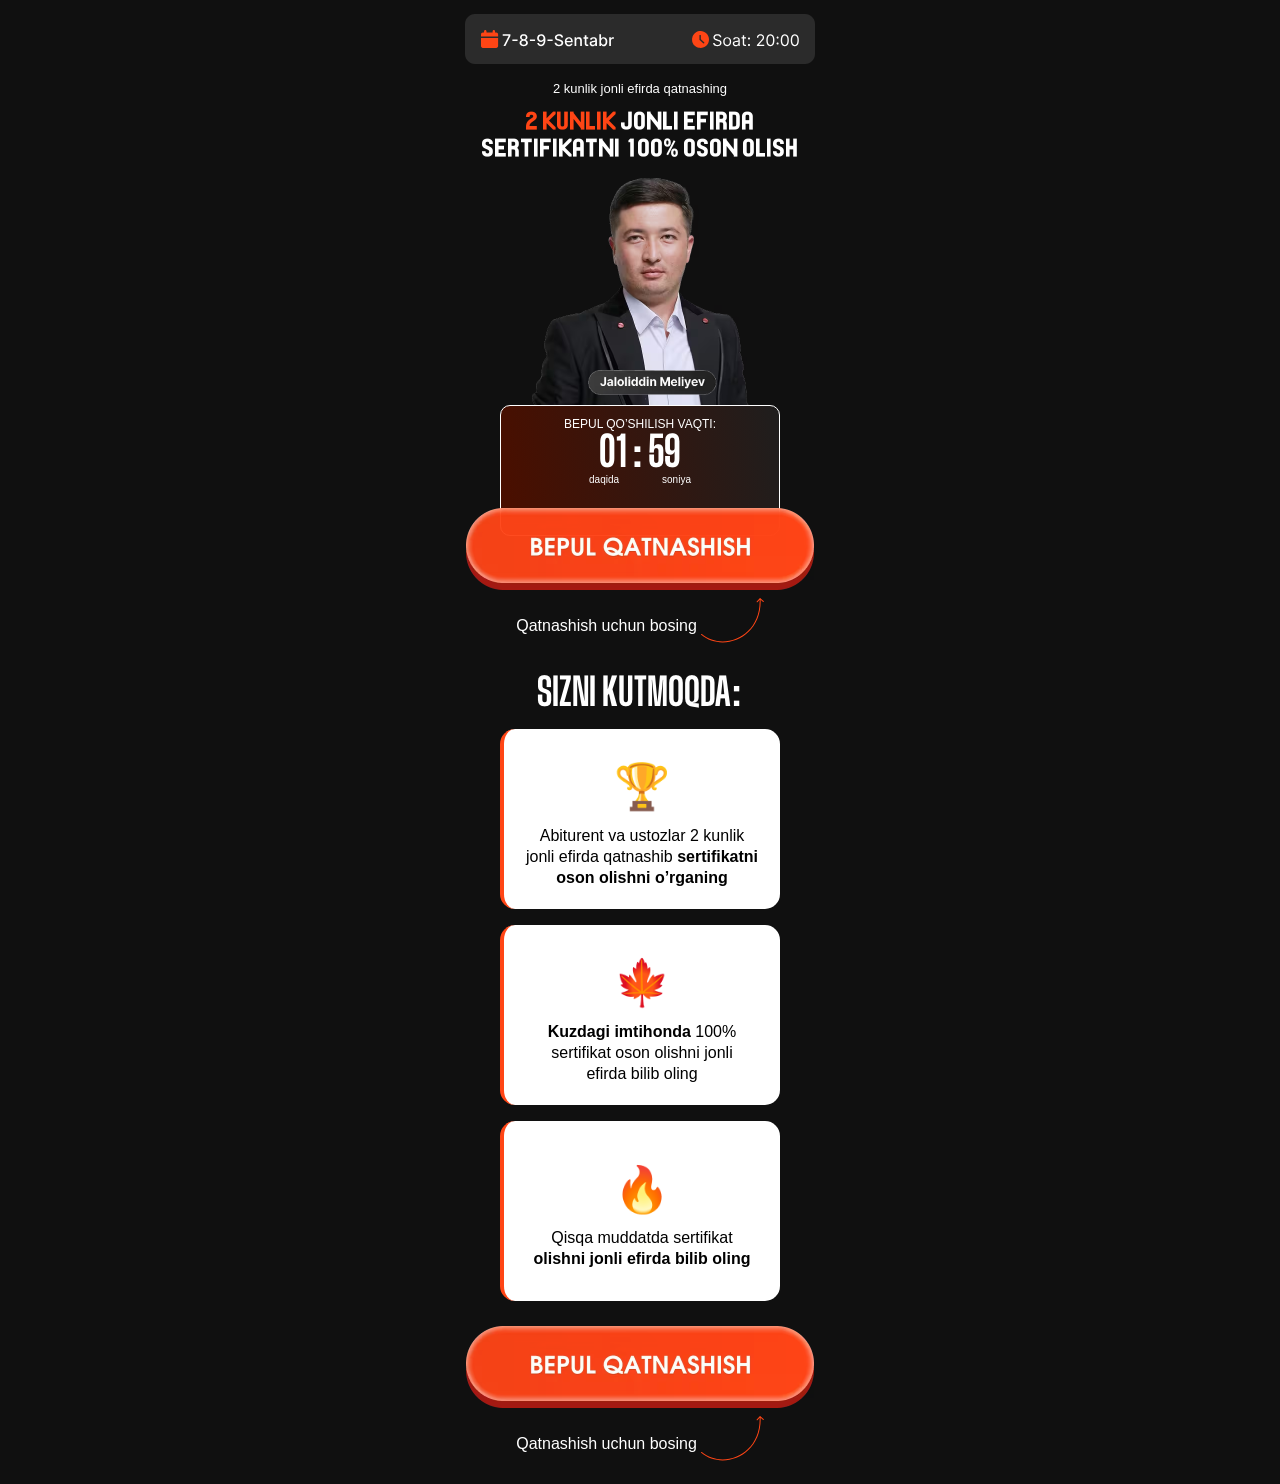
==== index.html @ 26cbbc85 "push" ====
<!DOCTYPE html>
<html lang="uz">

<head>
    <meta charset="UTF-8">
    <meta name="viewport" content="width=device-width, initial-scale=1.0">
    <title>Jaloliddin Meliyev</title>
    <style>
   *{margin:0;padding:0;box-sizing:border-box}html, body{overflow-x:hidden}body{background-color:#101010}.hero{padding-top:14px;padding-bottom:23px}.hero__container{max-width:390px;margin:0 auto;padding:0 10px;position:relative;display:flex;align-items:center;justify-items:center;display:flex;flex-direction:column}.hero__content{display:flex;align-items:center;justify-items:center}.hero__eyebrow{font-family:Inter, sans-serif;font-weight:400;font-size:13px;margin-top:17px;color:white;line-height:130%;text-align:center;margin-bottom:9px}.hero__title{font-family:"Green Hill Sans" , sans-serif;font-weight:400;font-size:clamp(17px, 5.2vw, 18px);color:white;line-height:150%;text-align:center;text-transform:uppercase;margin-bottom:16px}.hero__title-accent{color:#FF4515}.hero__speaker{}.hero__name{margin-top:-40px;margin-left:25px}.hero__timer{background:linear-gradient(258.63deg, #1E1E1E -1.77%, #490F00 94.96%);max-width:280px;border-radius:10px;border:0.5px solid #FFFFFF;margin-top:10px;padding:12px 0 50px 0;width:100%;display:flex;align-items:center;justify-content:center;flex-direction:column}.hero__countdown-title{font-family:Inter, sans-serif;color:white;margin-bottom:4px;font-weight:300;font-size:12px;line-height:100%;letter-spacing:2%;text-align:center;text-transform:uppercase}.hero__countdown-number{font-family:Herokid, sans-serif;font-weight:600;font-size:41.56px;line-height:100%;letter-spacing:2%;text-align:center;text-transform:uppercase;color:white;margin-bottom:1px}.hero__countdown-value{display:flex;align-items:center;gap:43px}.hero__countdown-unit{color:white;font-family:Inter, sans-serif;font-weight:300;font-size:10px;line-height:100%;text-align:center}.hero__button{border:none;margin-top:-28px;background-color:transparent}.hero__button img{height:auto;max-width:348px;width:100%}.hero__buttons{border:none;background-color:transparent}.hero__buttons img{height:auto;max-width:348px;width:100%}.hero__hint{display:flex;align-items:center;justify-content:center;gap:4px;margin-top:18px}.hero__hint svg{margin-top:-10px}.hero__hint-text{color:white;font-family:Inter, sans-serif;font-weight:400;font-size:16px;line-height:100%}.hero__benefits{padding-top:32px}.hero__benefits-title{font-family:Herokid, sans-serif;color:white;text-align:center;margin-bottom:16px;font-weight:600;font-size:38px;line-height:100%;letter-spacing:1%;text-transform:uppercase}.hero__benefits-list{display:flex;flex-direction:column;gap:16px;justify-content:center;align-items:center;margin-bottom:25px}.hero__benefits-item{display:flex;background-color:#fff;border-left:4.5px solid #ff4515;border-radius:15px;max-width:280px;width:100%;height:180px;padding:29px 0 21px 0;flex-direction:column;align-items:center;justify-content:center}.hero__benefits-icon{font-family:Inter, sans-serif;font-weight:400;font-size:45px;line-height:130%;text-align:center;margin-bottom:9px}.hero__benefits-text{font-family:Inter, sans-serif;font-weight:400;font-size:16px;line-height:130%;text-align:center}
    </style>

    <link rel="preload" as="style" href="./css/main.css" onload="this.onload=null;this.rel='stylesheet'">
    <noscript>
        <link rel="stylesheet" href="./css/main.css">
    </noscript>
</head>

<body>

    <section class="hero">
        <div class="hero__container">
            <div class="hero__content">
                <svg style="max-width: 350px; width: 100%;" width="350" height="50" viewBox="0 0 350 50" fill="none"
                    xmlns="http://www.w3.org/2000/svg">
                    <path
                        d="M0 10C0 4.47715 4.47715 0 10 0H340C345.523 0 350 4.47715 350 10V40C350 45.5228 345.523 50 340 50H10C4.47715 50 0 45.5228 0 40V10Z"
                        fill="#2B2B2B" />
                    <path
                        d="M21.5 17.2857C21.5 16.5756 20.9528 16 20.2778 16C19.6028 16 19.0556 16.5756 19.0556 17.2857V18.5714H17.8333C16.8208 18.5714 16 19.4349 16 20.5V22.4286H33.1111V20.5C33.1111 19.4349 32.2903 18.5714 31.2778 18.5714H30.0557V17.2857C30.0557 16.5756 29.5085 16 28.8335 16C28.1584 16 27.6112 16.5756 27.6112 17.2857V18.5714H21.5V17.2857ZM33.1111 24.0357H16V32.0714C16 33.1365 16.8208 34 17.8333 34H31.2778C32.2903 34 33.1111 33.1365 33.1111 32.0714V24.0357Z"
                        fill-rule="evenodd" clip-rule="evenodd" fill="#FD4515" />
                    <path
                        d="M38.5114 32L43.5909 21.9545V21.8693H37.7159V20.3636H45.4091V21.9205L40.3466 32H38.5114ZM52.5497 25.4432V26.9205H47.3906V25.4432H52.5497ZM58.723 32.1591C57.9086 32.1591 57.1889 32.0189 56.5639 31.7386C55.9427 31.4583 55.456 31.072 55.1037 30.5795C54.7514 30.0871 54.5772 29.5265 54.581 28.8977C54.5772 28.4053 54.6776 27.9527 54.8821 27.5398C55.0904 27.1231 55.3726 26.7765 55.7287 26.5C56.0848 26.2197 56.4825 26.0417 56.9219 25.9659V25.8977C56.3423 25.7576 55.8783 25.447 55.5298 24.9659C55.1813 24.4848 55.009 23.9318 55.0128 23.3068C55.009 22.7121 55.1662 22.1818 55.4844 21.7159C55.8063 21.2462 56.2476 20.8769 56.8082 20.608C57.3688 20.339 58.0071 20.2045 58.723 20.2045C59.4313 20.2045 60.0639 20.3409 60.6207 20.6136C61.1813 20.8826 61.6226 21.2519 61.9446 21.7216C62.2666 22.1875 62.4295 22.7159 62.4332 23.3068C62.4295 23.9318 62.2514 24.4848 61.8991 24.9659C61.5469 25.447 61.0885 25.7576 60.5241 25.8977V25.9659C60.9598 26.0417 61.3518 26.2197 61.7003 26.5C62.0526 26.7765 62.3329 27.1231 62.5412 27.5398C62.7533 27.9527 62.8613 28.4053 62.8651 28.8977C62.8613 29.5265 62.6832 30.0871 62.331 30.5795C61.9787 31.072 61.4901 31.4583 60.8651 31.7386C60.2438 32.0189 59.5298 32.1591 58.723 32.1591ZM58.723 30.7216C59.2041 30.7216 59.6207 30.642 59.973 30.483C60.3253 30.3201 60.598 30.0947 60.7912 29.8068C60.9844 29.5152 61.0829 29.1742 61.0866 28.7841C61.0829 28.3788 60.9768 28.0208 60.7685 27.7102C60.5639 27.3996 60.2855 27.1553 59.9332 26.9773C59.581 26.7992 59.1776 26.7102 58.723 26.7102C58.2647 26.7102 57.8575 26.7992 57.5014 26.9773C57.1454 27.1553 56.8651 27.3996 56.6605 27.7102C56.456 28.0208 56.3556 28.3788 56.3594 28.7841C56.3556 29.1742 56.4484 29.5152 56.6378 29.8068C56.831 30.0947 57.1056 30.3201 57.4616 30.483C57.8177 30.642 58.2382 30.7216 58.723 30.7216ZM58.723 25.3068C59.1094 25.3068 59.4522 25.2292 59.7514 25.0739C60.0507 24.9186 60.2855 24.7027 60.456 24.4261C60.6302 24.1496 60.7192 23.8258 60.723 23.4545C60.7192 23.0909 60.6321 22.7727 60.4616 22.5C60.295 22.2273 60.062 22.017 59.7628 21.8693C59.4635 21.7178 59.117 21.642 58.723 21.642C58.3215 21.642 57.9692 21.7178 57.6662 21.8693C57.367 22.017 57.134 22.2273 56.9673 22.5C56.8007 22.7727 56.7192 23.0909 56.723 23.4545C56.7192 23.8258 56.8026 24.1496 56.973 24.4261C57.1435 24.7027 57.3783 24.9186 57.6776 25.0739C57.9806 25.2292 58.3291 25.3068 58.723 25.3068ZM70.0653 25.4432V26.9205H64.9062V25.4432H70.0653ZM76.1761 20.2045C76.6951 20.2083 77.2064 20.303 77.7102 20.4886C78.214 20.6742 78.6686 20.9773 79.0739 21.3977C79.483 21.8182 79.8087 22.3864 80.0511 23.1023C80.2973 23.8144 80.4223 24.7008 80.4261 25.7614C80.4261 26.7803 80.3239 27.6875 80.1193 28.483C79.9148 29.2746 79.6212 29.9432 79.2386 30.4886C78.8598 31.0341 78.3996 31.4489 77.858 31.733C77.3163 32.017 76.7064 32.1591 76.0284 32.1591C75.3352 32.1591 74.7197 32.0227 74.1818 31.75C73.6439 31.4773 73.2064 31.1004 72.8693 30.6193C72.5322 30.1345 72.322 29.5777 72.2386 28.9489H73.9716C74.0852 29.4489 74.3163 29.8542 74.6648 30.1648C75.017 30.4716 75.4716 30.625 76.0284 30.625C76.8807 30.625 77.5455 30.2538 78.0227 29.5114C78.5 28.7652 78.7405 27.7235 78.7443 26.3864H78.6534C78.4564 26.7121 78.2102 26.9924 77.9148 27.2273C77.6231 27.4621 77.2955 27.6439 76.9318 27.7727C76.5682 27.9015 76.1799 27.9659 75.767 27.9659C75.0966 27.9659 74.4867 27.8011 73.9375 27.4716C73.3883 27.142 72.9508 26.6894 72.625 26.1136C72.2992 25.5379 72.1364 24.8807 72.1364 24.142C72.1364 23.4072 72.303 22.7405 72.6364 22.142C72.9735 21.5436 73.4432 21.0701 74.0455 20.7216C74.6515 20.3693 75.3617 20.197 76.1761 20.2045ZM76.1818 21.6818C75.7386 21.6818 75.339 21.7917 74.983 22.0114C74.6307 22.2273 74.3523 22.5208 74.1477 22.892C73.9432 23.2595 73.8409 23.6686 73.8409 24.1193C73.8409 24.5701 73.9394 24.9792 74.1364 25.3466C74.3371 25.7102 74.6098 26 74.9545 26.2159C75.303 26.428 75.7008 26.5341 76.1477 26.5341C76.4811 26.5341 76.7917 26.4697 77.0795 26.3409C77.3674 26.2121 77.6193 26.0341 77.8352 25.8068C78.0511 25.5758 78.2197 25.3144 78.3409 25.0227C78.4621 24.7311 78.5227 24.4242 78.5227 24.1023C78.5227 23.6742 78.4205 23.2765 78.2159 22.9091C78.0152 22.5417 77.7386 22.2462 77.3864 22.0227C77.0341 21.7955 76.6326 21.6818 76.1818 21.6818ZM87.6435 25.4432V26.9205H82.4844V25.4432H87.6435ZM96.3906 23.4205C96.33 22.8826 96.08 22.4659 95.6406 22.1705C95.2012 21.8712 94.6482 21.7216 93.9815 21.7216C93.5043 21.7216 93.0914 21.7973 92.7429 21.9489C92.3944 22.0966 92.1236 22.3011 91.9304 22.5625C91.741 22.8201 91.6463 23.1136 91.6463 23.4432C91.6463 23.7197 91.7107 23.9583 91.8395 24.1591C91.9721 24.3598 92.1444 24.5284 92.3565 24.6648C92.5724 24.7973 92.8035 24.9091 93.0497 25C93.2959 25.0871 93.5327 25.1591 93.7599 25.2159L94.8963 25.5114C95.2675 25.6023 95.6482 25.7254 96.0384 25.8807C96.4285 26.036 96.7902 26.2405 97.1236 26.4943C97.4569 26.7481 97.7259 27.0625 97.9304 27.4375C98.1387 27.8125 98.2429 28.2614 98.2429 28.7841C98.2429 29.4432 98.0724 30.0284 97.7315 30.5398C97.3944 31.0511 96.9039 31.4545 96.2599 31.75C95.6198 32.0455 94.8452 32.1932 93.9361 32.1932C93.0649 32.1932 92.3111 32.0549 91.6747 31.7784C91.0384 31.5019 90.5402 31.1098 90.1804 30.6023C89.8205 30.0909 89.6217 29.4848 89.5838 28.7841H91.3452C91.3793 29.2045 91.5156 29.5549 91.7543 29.8352C91.9967 30.1117 92.3054 30.3182 92.6804 30.4545C93.0592 30.5871 93.474 30.6534 93.9247 30.6534C94.4209 30.6534 94.8622 30.5758 95.2486 30.4205C95.6387 30.2614 95.9455 30.0417 96.169 29.7614C96.3925 29.4773 96.5043 29.1458 96.5043 28.767C96.5043 28.4223 96.4058 28.1402 96.2088 27.9205C96.0156 27.7008 95.7524 27.5189 95.419 27.375C95.0895 27.2311 94.7164 27.1042 94.2997 26.9943L92.9247 26.6193C91.9929 26.3655 91.2543 25.9924 90.7088 25.5C90.1671 25.0076 89.8963 24.3561 89.8963 23.5455C89.8963 22.875 90.0781 22.2898 90.4418 21.7898C90.8054 21.2898 91.2978 20.9015 91.919 20.625C92.5402 20.3447 93.241 20.2045 94.0213 20.2045C94.8092 20.2045 95.5043 20.3428 96.1065 20.6193C96.7126 20.8958 97.1899 21.2765 97.5384 21.7614C97.8868 22.2424 98.0687 22.7955 98.0838 23.4205H96.3906ZM103.966 32.1761C103.106 32.1761 102.366 31.9924 101.744 31.625C101.127 31.2538 100.65 30.733 100.312 30.0625C99.9792 29.3883 99.8125 28.5985 99.8125 27.6932C99.8125 26.7992 99.9792 26.0114 100.312 25.3295C100.65 24.6477 101.119 24.1155 101.722 23.733C102.328 23.3504 103.036 23.1591 103.847 23.1591C104.339 23.1591 104.816 23.2405 105.278 23.4034C105.741 23.5663 106.155 23.822 106.523 24.1705C106.89 24.5189 107.18 24.9716 107.392 25.5284C107.604 26.0814 107.71 26.7538 107.71 27.5455V28.1477H100.773V26.875H106.045C106.045 26.428 105.955 26.0322 105.773 25.6875C105.591 25.339 105.335 25.0644 105.006 24.8636C104.68 24.6629 104.297 24.5625 103.858 24.5625C103.381 24.5625 102.964 24.6799 102.608 24.9148C102.256 25.1458 101.983 25.4489 101.79 25.8239C101.6 26.1951 101.506 26.5985 101.506 27.0341V28.0284C101.506 28.6117 101.608 29.108 101.812 29.517C102.021 29.9261 102.311 30.2386 102.682 30.4545C103.053 30.6667 103.487 30.7727 103.983 30.7727C104.305 30.7727 104.598 30.7273 104.864 30.6364C105.129 30.5417 105.358 30.4015 105.551 30.2159C105.744 30.0303 105.892 29.8011 105.994 29.5284L107.602 29.8182C107.473 30.2917 107.242 30.7064 106.909 31.0625C106.58 31.4148 106.165 31.6894 105.665 31.8864C105.169 32.0795 104.602 32.1761 103.966 32.1761ZM111.294 26.8182V32H109.595V23.2727H111.226V24.6932H111.334C111.535 24.2311 111.849 23.8598 112.277 23.5795C112.709 23.2992 113.252 23.1591 113.908 23.1591C114.502 23.1591 115.023 23.2841 115.47 23.5341C115.917 23.7803 116.264 24.1477 116.51 24.6364C116.756 25.125 116.879 25.7292 116.879 26.4489V32H115.18V26.6534C115.18 26.0208 115.016 25.5265 114.686 25.1705C114.357 24.8106 113.904 24.6307 113.328 24.6307C112.934 24.6307 112.584 24.7159 112.277 24.8864C111.974 25.0568 111.733 25.3068 111.555 25.6364C111.381 25.9621 111.294 26.3561 111.294 26.8182ZM123.232 23.2727V24.6364H118.464V23.2727H123.232ZM119.743 21.1818H121.442V29.4375C121.442 29.767 121.491 30.0152 121.589 30.1818C121.688 30.3447 121.815 30.4564 121.97 30.517C122.129 30.5739 122.302 30.6023 122.487 30.6023C122.624 30.6023 122.743 30.5928 122.845 30.5739C122.947 30.5549 123.027 30.5398 123.084 30.5284L123.391 31.9318C123.292 31.9697 123.152 32.0076 122.97 32.0455C122.788 32.0871 122.561 32.1098 122.288 32.1136C121.841 32.1212 121.425 32.0417 121.038 31.875C120.652 31.7083 120.339 31.4508 120.101 31.1023C119.862 30.7538 119.743 30.3163 119.743 29.7898V21.1818ZM127.651 32.1932C127.098 32.1932 126.598 32.0909 126.151 31.8864C125.704 31.678 125.349 31.3769 125.088 30.983C124.83 30.589 124.702 30.1061 124.702 29.5341C124.702 29.0417 124.796 28.6364 124.986 28.3182C125.175 28 125.431 27.7481 125.753 27.5625C126.075 27.3769 126.435 27.2367 126.832 27.142C127.23 27.0473 127.635 26.9754 128.048 26.9261C128.571 26.8655 128.995 26.8163 129.321 26.7784C129.647 26.7367 129.884 26.6705 130.031 26.5795C130.179 26.4886 130.253 26.3409 130.253 26.1364V26.0966C130.253 25.6004 130.113 25.2159 129.832 24.9432C129.556 24.6705 129.143 24.5341 128.594 24.5341C128.022 24.5341 127.571 24.661 127.241 24.9148C126.916 25.1648 126.69 25.4432 126.565 25.75L124.969 25.3864C125.158 24.8561 125.435 24.428 125.798 24.1023C126.166 23.7727 126.588 23.5341 127.065 23.3864C127.543 23.2348 128.045 23.1591 128.571 23.1591C128.92 23.1591 129.289 23.2008 129.679 23.2841C130.073 23.3636 130.44 23.5114 130.781 23.7273C131.126 23.9432 131.408 24.2519 131.628 24.6534C131.848 25.0511 131.957 25.5682 131.957 26.2045V32H130.298V30.8068H130.23C130.12 31.0265 129.955 31.2424 129.736 31.4545C129.516 31.6667 129.234 31.8428 128.889 31.983C128.545 32.1231 128.132 32.1932 127.651 32.1932ZM128.02 30.8295C128.49 30.8295 128.891 30.7367 129.224 30.5511C129.562 30.3655 129.817 30.1231 129.991 29.8239C130.17 29.5208 130.259 29.197 130.259 28.8523V27.7273C130.198 27.7879 130.08 27.8447 129.906 27.8977C129.736 27.947 129.541 27.9905 129.321 28.0284C129.101 28.0625 128.887 28.0947 128.679 28.125C128.471 28.1515 128.296 28.1742 128.156 28.1932C127.827 28.2348 127.526 28.3049 127.253 28.4034C126.984 28.5019 126.768 28.6439 126.605 28.8295C126.446 29.0114 126.366 29.2538 126.366 29.5568C126.366 29.9773 126.522 30.2955 126.832 30.5114C127.143 30.7235 127.539 30.8295 128.02 30.8295ZM134.357 32V20.3636H136.055V24.6875H136.158C136.256 24.5057 136.398 24.2955 136.584 24.0568C136.769 23.8182 137.027 23.6098 137.357 23.4318C137.686 23.25 138.122 23.1591 138.663 23.1591C139.368 23.1591 139.997 23.3371 140.55 23.6932C141.103 24.0492 141.536 24.5625 141.851 25.233C142.169 25.9034 142.328 26.7102 142.328 27.6534C142.328 28.5966 142.171 29.4053 141.857 30.0795C141.542 30.75 141.11 31.267 140.561 31.6307C140.012 31.9905 139.385 32.1705 138.68 32.1705C138.15 32.1705 137.716 32.0814 137.379 31.9034C137.046 31.7254 136.785 31.517 136.595 31.2784C136.406 31.0398 136.26 30.8277 136.158 30.642H136.016V32H134.357ZM136.021 27.6364C136.021 28.25 136.11 28.7879 136.288 29.25C136.466 29.7121 136.724 30.0739 137.061 30.3352C137.398 30.5928 137.811 30.7216 138.3 30.7216C138.807 30.7216 139.232 30.5871 139.572 30.3182C139.913 30.0455 140.171 29.6761 140.345 29.2102C140.523 28.7443 140.612 28.2197 140.612 27.6364C140.612 27.0606 140.525 26.5436 140.351 26.0852C140.18 25.6269 139.923 25.2652 139.578 25C139.237 24.7348 138.811 24.6023 138.3 24.6023C137.807 24.6023 137.391 24.7292 137.05 24.983C136.713 25.2367 136.457 25.5909 136.283 26.0455C136.108 26.5 136.021 27.0303 136.021 27.6364ZM144.236 32V23.2727H145.878V24.6591H145.969C146.128 24.1894 146.408 23.8201 146.81 23.5511C147.215 23.2784 147.673 23.142 148.185 23.142C148.291 23.142 148.416 23.1458 148.56 23.1534C148.707 23.161 148.823 23.1705 148.906 23.1818V24.8068C148.838 24.7879 148.717 24.767 148.543 24.7443C148.368 24.7178 148.194 24.7045 148.02 24.7045C147.618 24.7045 147.26 24.7898 146.946 24.9602C146.635 25.1269 146.389 25.3598 146.207 25.6591C146.026 25.9545 145.935 26.2917 145.935 26.6705V32H144.236Z"
                        fill="white" />
                    <path
                        d="M235.5 17C233.819 17 232.175 17.4985 230.778 18.4325C229.38 19.3665 228.29 20.694 227.647 22.2472C227.004 23.8004 226.835 25.5094 227.163 27.1583C227.491 28.8071 228.301 30.3217 229.49 31.5104C230.678 32.6992 232.193 33.5087 233.842 33.8367C235.491 34.1646 237.2 33.9963 238.753 33.353C240.306 32.7096 241.634 31.6202 242.567 30.2223C243.501 28.8245 244 27.1811 244 25.5C244 23.2457 243.104 21.0837 241.51 19.4896C239.916 17.8955 237.754 17 235.5 17ZM239.183 29.1975C239.12 29.2667 239.044 29.3228 238.959 29.3625C238.875 29.4021 238.783 29.4246 238.689 29.4285C238.596 29.4325 238.502 29.4179 238.415 29.3855C238.327 29.3531 238.246 29.3037 238.178 29.24L234.636 26.0242C234.569 25.9549 234.517 25.8727 234.483 25.7825C234.449 25.6924 234.433 25.5963 234.438 25.5V21.6042C234.438 21.4163 234.512 21.2361 234.645 21.1033C234.778 20.9705 234.958 20.8958 235.146 20.8958C235.334 20.8958 235.514 20.9705 235.647 21.1033C235.78 21.2361 235.854 21.4163 235.854 21.6042V25.1883L239.134 28.1987C239.272 28.3248 239.356 28.5007 239.365 28.6879C239.374 28.8751 239.309 29.0583 239.183 29.1975Z"
                        fill="#FD4515" />
                    <path
                        d="M254.984 23.2727C254.915 22.697 254.639 22.25 254.154 21.9318C253.669 21.6136 253.075 21.4545 252.37 21.4545C251.855 21.4545 251.404 21.5379 251.018 21.7045C250.635 21.8712 250.336 22.1004 250.12 22.392C249.908 22.6837 249.802 23.0152 249.802 23.3864C249.802 23.697 249.876 23.964 250.023 24.1875C250.175 24.4072 250.368 24.5909 250.603 24.7386C250.838 24.8826 251.084 25.0019 251.342 25.0966C251.599 25.1875 251.836 25.2614 252.052 25.3182L253.234 25.6364C253.537 25.7159 253.874 25.8258 254.245 25.9659C254.62 26.1061 254.978 26.2973 255.319 26.5398C255.664 26.7784 255.948 27.0852 256.171 27.4602C256.395 27.8352 256.506 28.2955 256.506 28.8409C256.506 29.4697 256.342 30.0379 256.012 30.5455C255.686 31.053 255.209 31.4564 254.58 31.7557C253.955 32.0549 253.196 32.2045 252.302 32.2045C251.469 32.2045 250.747 32.0701 250.137 31.8011C249.531 31.5322 249.054 31.1572 248.705 30.6761C248.361 30.1951 248.165 29.6364 248.12 29H249.575C249.612 29.4394 249.76 29.803 250.018 30.0909C250.279 30.375 250.609 30.5871 251.006 30.7273C251.408 30.8636 251.84 30.9318 252.302 30.9318C252.84 30.9318 253.323 30.8447 253.751 30.6705C254.179 30.4924 254.518 30.2462 254.768 29.9318C255.018 29.6136 255.143 29.2424 255.143 28.8182C255.143 28.4318 255.035 28.1174 254.819 27.875C254.603 27.6326 254.319 27.4356 253.967 27.2841C253.614 27.1326 253.234 27 252.825 26.8864L251.393 26.4773C250.484 26.2159 249.764 25.8428 249.234 25.358C248.703 24.8731 248.438 24.2386 248.438 23.4545C248.438 22.803 248.614 22.2348 248.967 21.75C249.323 21.2614 249.8 20.8826 250.398 20.6136C251.001 20.3409 251.673 20.2045 252.415 20.2045C253.165 20.2045 253.832 20.339 254.415 20.608C254.999 20.8731 255.461 21.2367 255.802 21.6989C256.147 22.161 256.328 22.6856 256.347 23.2727H254.984ZM262.187 32.1818C261.399 32.1818 260.708 31.9943 260.113 31.6193C259.522 31.2443 259.06 30.7197 258.727 30.0455C258.397 29.3712 258.232 28.5833 258.232 27.6818C258.232 26.7727 258.397 25.9792 258.727 25.3011C259.06 24.6231 259.522 24.0966 260.113 23.7216C260.708 23.3466 261.399 23.1591 262.187 23.1591C262.975 23.1591 263.664 23.3466 264.255 23.7216C264.85 24.0966 265.312 24.6231 265.641 25.3011C265.975 25.9792 266.141 26.7727 266.141 27.6818C266.141 28.5833 265.975 29.3712 265.641 30.0455C265.312 30.7197 264.85 31.2443 264.255 31.6193C263.664 31.9943 262.975 32.1818 262.187 32.1818ZM262.187 30.9773C262.785 30.9773 263.278 30.8239 263.664 30.517C264.05 30.2102 264.336 29.8068 264.522 29.3068C264.708 28.8068 264.8 28.2652 264.8 27.6818C264.8 27.0985 264.708 26.5549 264.522 26.0511C264.336 25.5473 264.05 25.1402 263.664 24.8295C263.278 24.5189 262.785 24.3636 262.187 24.3636C261.588 24.3636 261.096 24.5189 260.71 24.8295C260.323 25.1402 260.037 25.5473 259.852 26.0511C259.666 26.5549 259.573 27.0985 259.573 27.6818C259.573 28.2652 259.666 28.8068 259.852 29.3068C260.037 29.8068 260.323 30.2102 260.71 30.517C261.096 30.8239 261.588 30.9773 262.187 30.9773ZM270.756 32.2045C270.203 32.2045 269.701 32.1004 269.251 31.892C268.8 31.6799 268.442 31.375 268.177 30.9773C267.912 30.5758 267.779 30.0909 267.779 29.5227C267.779 29.0227 267.878 28.6174 268.075 28.3068C268.272 27.9924 268.535 27.7462 268.864 27.5682C269.194 27.3902 269.558 27.2576 269.955 27.1705C270.357 27.0795 270.76 27.0076 271.165 26.9545C271.696 26.8864 272.126 26.8352 272.455 26.8011C272.789 26.7633 273.031 26.7008 273.183 26.6136C273.338 26.5265 273.415 26.375 273.415 26.1591V26.1136C273.415 25.553 273.262 25.1174 272.955 24.8068C272.652 24.4962 272.192 24.3409 271.575 24.3409C270.934 24.3409 270.433 24.4811 270.069 24.7614C269.705 25.0417 269.45 25.3409 269.302 25.6591L268.029 25.2045C268.256 24.6742 268.559 24.2614 268.938 23.9659C269.321 23.6667 269.737 23.4583 270.188 23.3409C270.643 23.2197 271.09 23.1591 271.529 23.1591C271.809 23.1591 272.131 23.1932 272.495 23.2614C272.862 23.3258 273.217 23.4602 273.558 23.6648C273.902 23.8693 274.188 24.178 274.415 24.5909C274.643 25.0038 274.756 25.5568 274.756 26.25V32H273.415V30.8182H273.347C273.256 31.0076 273.105 31.2102 272.893 31.4261C272.681 31.642 272.398 31.8258 272.046 31.9773C271.694 32.1288 271.264 32.2045 270.756 32.2045ZM270.961 31C271.491 31 271.938 30.8958 272.302 30.6875C272.669 30.4792 272.946 30.2102 273.131 29.8807C273.321 29.5511 273.415 29.2045 273.415 28.8409V27.6136C273.359 27.6818 273.234 27.7443 273.04 27.8011C272.851 27.8542 272.631 27.9015 272.381 27.9432C272.135 27.9811 271.895 28.0152 271.66 28.0455C271.429 28.072 271.241 28.0947 271.097 28.1136C270.749 28.1591 270.423 28.233 270.12 28.3352C269.821 28.4337 269.578 28.5833 269.393 28.7841C269.211 28.9811 269.12 29.25 269.12 29.5909C269.12 30.0568 269.292 30.4091 269.637 30.6477C269.986 30.8826 270.427 31 270.961 31ZM280.999 23.2727V24.4091H276.477V23.2727H280.999ZM277.795 21.1818H279.136V29.5C279.136 29.8788 279.191 30.1629 279.3 30.3523C279.414 30.5379 279.558 30.6629 279.732 30.7273C279.91 30.7879 280.098 30.8182 280.295 30.8182C280.442 30.8182 280.564 30.8106 280.658 30.7955C280.753 30.7765 280.829 30.7614 280.886 30.75L281.158 31.9545C281.067 31.9886 280.941 32.0227 280.778 32.0568C280.615 32.0947 280.408 32.1136 280.158 32.1136C279.78 32.1136 279.408 32.0322 279.045 31.8693C278.685 31.7064 278.386 31.4583 278.147 31.125C277.912 30.7917 277.795 30.3712 277.795 29.8636V21.1818ZM283.994 32.0909C283.713 32.0909 283.473 31.9905 283.272 31.7898C283.071 31.589 282.971 31.3485 282.971 31.0682C282.971 30.7879 283.071 30.5473 283.272 30.3466C283.473 30.1458 283.713 30.0455 283.994 30.0455C284.274 30.0455 284.514 30.1458 284.715 30.3466C284.916 30.5473 285.016 30.7879 285.016 31.0682C285.016 31.2538 284.969 31.4242 284.874 31.5795C284.783 31.7348 284.66 31.8598 284.505 31.9545C284.353 32.0455 284.183 32.0909 283.994 32.0909ZM283.994 25.6136C283.713 25.6136 283.473 25.5133 283.272 25.3125C283.071 25.1117 282.971 24.8712 282.971 24.5909C282.971 24.3106 283.071 24.0701 283.272 23.8693C283.473 23.6686 283.713 23.5682 283.994 23.5682C284.274 23.5682 284.514 23.6686 284.715 23.8693C284.916 24.0701 285.016 24.3106 285.016 24.5909C285.016 24.7765 284.969 24.947 284.874 25.1023C284.783 25.2576 284.66 25.3826 284.505 25.4773C284.353 25.5682 284.183 25.6136 283.994 25.6136ZM291.9 32V30.9773L295.741 26.7727C296.192 26.2803 296.563 25.8523 296.854 25.4886C297.146 25.1212 297.362 24.7765 297.502 24.4545C297.646 24.1288 297.718 23.7879 297.718 23.4318C297.718 23.0227 297.62 22.6686 297.423 22.3693C297.229 22.0701 296.964 21.839 296.627 21.6761C296.29 21.5133 295.911 21.4318 295.491 21.4318C295.044 21.4318 294.654 21.5246 294.32 21.7102C293.991 21.892 293.735 22.1477 293.553 22.4773C293.375 22.8068 293.286 23.1932 293.286 23.6364H291.945C291.945 22.9545 292.103 22.3561 292.417 21.8409C292.731 21.3258 293.159 20.9242 293.701 20.6364C294.246 20.3485 294.858 20.2045 295.536 20.2045C296.218 20.2045 296.822 20.3485 297.349 20.6364C297.875 20.9242 298.288 21.3125 298.587 21.8011C298.887 22.2898 299.036 22.8333 299.036 23.4318C299.036 23.8598 298.959 24.2784 298.803 24.6875C298.652 25.0928 298.387 25.5455 298.008 26.0455C297.633 26.5417 297.112 27.1477 296.445 27.8636L293.832 30.6591V30.75H299.241V32H291.9ZM305.383 32.1591C304.527 32.1591 303.798 31.9261 303.195 31.4602C302.593 30.9905 302.133 30.3106 301.815 29.4205C301.496 28.5265 301.337 27.447 301.337 26.1818C301.337 24.9242 301.496 23.8504 301.815 22.9602C302.137 22.0663 302.599 21.3845 303.201 20.9148C303.807 20.4413 304.534 20.2045 305.383 20.2045C306.231 20.2045 306.957 20.4413 307.559 20.9148C308.165 21.3845 308.627 22.0663 308.945 22.9602C309.267 23.8504 309.428 24.9242 309.428 26.1818C309.428 27.447 309.269 28.5265 308.951 29.4205C308.633 30.3106 308.173 30.9905 307.57 31.4602C306.968 31.9261 306.239 32.1591 305.383 32.1591ZM305.383 30.9091C306.231 30.9091 306.89 30.5 307.36 29.6818C307.83 28.8636 308.065 27.697 308.065 26.1818C308.065 25.1742 307.957 24.3163 307.741 23.608C307.529 22.8996 307.222 22.3598 306.82 21.9886C306.423 21.6174 305.943 21.4318 305.383 21.4318C304.542 21.4318 303.885 21.8466 303.411 22.6761C302.938 23.5019 302.701 24.6705 302.701 26.1818C302.701 27.1894 302.807 28.0455 303.019 28.75C303.231 29.4545 303.536 29.9905 303.934 30.358C304.335 30.7254 304.818 30.9091 305.383 30.9091ZM312.587 30.5114C312.307 30.5114 312.067 30.411 311.866 30.2102C311.665 30.0095 311.565 29.7689 311.565 29.4886C311.565 29.2083 311.665 28.9678 311.866 28.767C312.067 28.5663 312.307 28.4659 312.587 28.4659C312.868 28.4659 313.108 28.5663 313.309 28.767C313.51 28.9678 313.61 29.2083 313.61 29.4886C313.61 29.6742 313.563 29.8447 313.468 30C313.377 30.1553 313.254 30.2803 313.099 30.375C312.947 30.4659 312.777 30.5114 312.587 30.5114ZM312.587 24.625C312.307 24.625 312.067 24.5246 311.866 24.3239C311.665 24.1231 311.565 23.8826 311.565 23.6023C311.565 23.322 311.665 23.0814 311.866 22.8807C312.067 22.6799 312.307 22.5795 312.587 22.5795C312.868 22.5795 313.108 22.6799 313.309 22.8807C313.51 23.0814 313.61 23.322 313.61 23.6023C313.61 23.7879 313.563 23.9583 313.468 24.1136C313.377 24.2689 313.254 24.3939 313.099 24.4886C312.947 24.5795 312.777 24.625 312.587 24.625ZM319.789 32.1591C318.933 32.1591 318.204 31.9261 317.602 31.4602C316.999 30.9905 316.539 30.3106 316.221 29.4205C315.903 28.5265 315.744 27.447 315.744 26.1818C315.744 24.9242 315.903 23.8504 316.221 22.9602C316.543 22.0663 317.005 21.3845 317.607 20.9148C318.213 20.4413 318.941 20.2045 319.789 20.2045C320.638 20.2045 321.363 20.4413 321.965 20.9148C322.571 21.3845 323.033 22.0663 323.352 22.9602C323.674 23.8504 323.835 24.9242 323.835 26.1818C323.835 27.447 323.675 28.5265 323.357 29.4205C323.039 30.3106 322.579 30.9905 321.977 31.4602C321.374 31.9261 320.645 32.1591 319.789 32.1591ZM319.789 30.9091C320.638 30.9091 321.297 30.5 321.766 29.6818C322.236 28.8636 322.471 27.697 322.471 26.1818C322.471 25.1742 322.363 24.3163 322.147 23.608C321.935 22.8996 321.628 22.3598 321.227 21.9886C320.829 21.6174 320.35 21.4318 319.789 21.4318C318.948 21.4318 318.291 21.8466 317.817 22.6761C317.344 23.5019 317.107 24.6705 317.107 26.1818C317.107 27.1894 317.213 28.0455 317.425 28.75C317.638 29.4545 317.942 29.9905 318.34 30.358C318.742 30.7254 319.225 30.9091 319.789 30.9091ZM329.789 32.1591C328.933 32.1591 328.204 31.9261 327.602 31.4602C326.999 30.9905 326.539 30.3106 326.221 29.4205C325.903 28.5265 325.744 27.447 325.744 26.1818C325.744 24.9242 325.903 23.8504 326.221 22.9602C326.543 22.0663 327.005 21.3845 327.607 20.9148C328.213 20.4413 328.941 20.2045 329.789 20.2045C330.638 20.2045 331.363 20.4413 331.965 20.9148C332.571 21.3845 333.033 22.0663 333.352 22.9602C333.674 23.8504 333.835 24.9242 333.835 26.1818C333.835 27.447 333.675 28.5265 333.357 29.4205C333.039 30.3106 332.579 30.9905 331.977 31.4602C331.374 31.9261 330.645 32.1591 329.789 32.1591ZM329.789 30.9091C330.638 30.9091 331.297 30.5 331.766 29.6818C332.236 28.8636 332.471 27.697 332.471 26.1818C332.471 25.1742 332.363 24.3163 332.147 23.608C331.935 22.8996 331.628 22.3598 331.227 21.9886C330.829 21.6174 330.35 21.4318 329.789 21.4318C328.948 21.4318 328.291 21.8466 327.817 22.6761C327.344 23.5019 327.107 24.6705 327.107 26.1818C327.107 27.1894 327.213 28.0455 327.425 28.75C327.638 29.4545 327.942 29.9905 328.34 30.358C328.742 30.7254 329.225 30.9091 329.789 30.9091Z"
                        fill="white" />
                </svg>
            </div>

            <p class="hero__eyebrow">
                2 kunlik jonli efirda qatnashing</p>
            <h1 class="hero__title"><span class="hero__title-accent">2 kunlik</span> jonli efirda <br> sertifikatni 100%
                Oson olish</h1>

            <img class="hero__speaker" src="./images/speaker.avif" loading="lazy" decoding="async" width="236"
                height="233" alt="imagages">
            <img class="hero__name" src="./images/name.avif" loading="lazy" decoding="async" width="137" height="25"
                alt="name">

            <div class="hero__timer">
                <p class="hero__countdown-title">bepul qo’shilish vaqti:</p>

                <div class="hero__countdown">
                    <span class="hero__countdown-number" id="countdownMinutes">02</span>
                    <span class="hero__countdown-number" aria-hidden="true">:</span>
                    <span class="hero__countdown-number" id="countdownSeconds">00</span>
                </div>

                <div class="hero__countdown-value">
                    <p class="hero__countdown-unit">daqida</p>
                    <p class="hero__countdown-unit">soniya</p>
                </div>
            </div>

            <a href="https://t.me/+gkVX1oq5QNtkMDYy" target="_blank" rel="noopener noreferrer" style="display:flex;text-decoration:none" class="hero__button registerBtn">
                <img src="./images/btn.avif" loading="lazy" decoding="async" width="348" height="75" alt="btn">
            </a>

            <div class="hero__hint">
                <p class="hero__hint-text">Qatnashish uchun bosing</p>
                <svg width="63" height="45" viewBox="0 0 63 45" fill="none" xmlns="http://www.w3.org/2000/svg">
                    <path
                        d="M0.179022 36.8403C-0.0327572 36.6631 -0.060779 36.3478 0.116433 36.136C0.293646 35.9242 0.608986 35.8962 0.820765 36.0734L0.499893 36.4568L0.179022 36.8403ZM0.499893 36.4568L0.820765 36.0734C21.477 53.3581 60.5439 39.5703 58.6048 0.524819L59.1042 0.500019L59.6036 0.475218C61.5843 40.3604 21.5283 54.7049 0.179022 36.8403L0.499893 36.4568ZM58.7335 0.164437C58.9189 -0.0402702 59.2351 -0.0559727 59.4398 0.129364L62.7757 3.1496C62.9804 3.33494 62.9961 3.65113 62.8107 3.85584C62.6254 4.06054 62.3092 4.07625 62.1045 3.89091L59.1393 1.20626L56.4546 4.17149C56.2693 4.3762 55.9531 4.3919 55.7484 4.20656C55.5437 4.02123 55.528 3.70504 55.7133 3.50033L58.7335 0.164437Z"
                        fill="#FF4515" />
                </svg>
            </div>

            <div class="hero__benefits">
                <h2 class="hero__benefits-title">Sizni kutmoqda:</h2>

                <ul class="hero__benefits-list">
                    <li class="hero__benefits-item">
                        <span class="hero__benefits-icon">🏆</span>
                        <p class="hero__benefits-text">Abiturent va ustozlar 2 kunlik <br> jonli efirda qatnashib
                            <b>sertifikatni <br> oson
                                olishni o’rganing</b>
                        </p>
                    </li>
                    <li class="hero__benefits-item">
                        <span class="hero__benefits-icon">🍁</span>
                        <p class="hero__benefits-text"><b>Kuzdagi imtihonda</b> 100% <br> sertifikat oson olishni jonli
                            <br> efirda bilib oling
                        </p> 
                    </li>
                    <li class="hero__benefits-item">
                        <span class="hero__benefits-icon">🔥</span>
                        <p class="hero__benefits-text">Qisqa muddatda sertifikat <br> <b>olishni jonli efirda bilib
                                oling</b></p>
                    </li>
                </ul>

                <a href="https://t.me/+gkVX1oq5QNtkMDYy" target="_blank" rel="noopener noreferrer" style="display:flex;text-decoration:none" class="hero__buttons registerBtn">
                    <img src="./images/btn.avif" loading="lazy" decoding="async" width="348" height="75" alt="btn">
                </a>

                <div class="hero__hint">
                    <p class="hero__hint-text">Qatnashish uchun bosing</p>
                    <svg width="63" height="45" viewBox="0 0 63 45" fill="none" xmlns="http://www.w3.org/2000/svg">
                        <path
                            d="M0.179022 36.8403C-0.0327572 36.6631 -0.060779 36.3478 0.116433 36.136C0.293646 35.9242 0.608986 35.8962 0.820765 36.0734L0.499893 36.4568L0.179022 36.8403ZM0.499893 36.4568L0.820765 36.0734C21.477 53.3581 60.5439 39.5703 58.6048 0.524819L59.1042 0.500019L59.6036 0.475218C61.5843 40.3604 21.5283 54.7049 0.179022 36.8403L0.499893 36.4568ZM58.7335 0.164437C58.9189 -0.0402702 59.2351 -0.0559727 59.4398 0.129364L62.7757 3.1496C62.9804 3.33494 62.9961 3.65113 62.8107 3.85584C62.6254 4.06054 62.3092 4.07625 62.1045 3.89091L59.1393 1.20626L56.4546 4.17149C56.2693 4.3762 55.9531 4.3919 55.7484 4.20656C55.5437 4.02123 55.528 3.70504 55.7133 3.50033L58.7335 0.164437Z"
                            fill="#FF4515" />
                    </svg>
                </div>
            </div>
        </div>
    </section>
    <!-- Modal -->
    <!-- Registration form temporarily disabled.
<div id="registrationModal" class="homeModal registration-modal" style="display: none">
        <div class="homeModalOverlay registration-modal__overlay"></div>
        <div class="homeFormContainer registration-modal__container">
            <button class="closeButton registration-modal__close" id="closeModalBtn">
                <svg xmlns="http://www.w3.org/2000/svg" width="16" height="16" viewBox="0 0 12 12" fill="none">
                    <path d="M1 11L11 1M1 1.00001L11 11" stroke="currentColor" stroke-width="1.5"
                        stroke-linecap="round" />
                </svg>
            </button>
            <div class="homeFormTop registration-modal__header">
                <h1 class="homeFormTopTitle registration-modal__title">
                    Ro'yxatdan o'tish uchun ma'lumotlaringizni kiriting!
                </h1>
            </div>
            <form id="registrationForm" class="registration-form" name="contact-form">
                
                <div class="HomeFormRow registration-form__row">
                    <label class="HomeFormRowLabel registration-form__label" for="name">Ismingiz:</label>
                    <input class="HomeFormRowInput registration-form__input" type="text" id="name" name="name"
                        placeholder="Ismingizni kiriting" autocomplete="name" />
                    <p class="homeFormErrorText registration-form__error" id="nameError" style="display: none">
                        ❌ Ismingizni kiriting!
                    </p>
                </div>

                
                <div class="HomeFormRow registration-form__row">
                    <label class="HomeFormRowLabel registration-form__label" for="phone">Telefon raqamingiz:</label>

                    <div class="phone-input-container registration-form__phone">
                        
                        <button type="button" class="selected-country registration-form__country-button"
                            id="selectedCountry">
                            <span class="selected-flag registration-form__country-flag"
                                id="selectedCountryFlag">🇺🇿</span>

                            <svg id="dropdownIcon" xmlns="http://www.w3.org/2000/svg" width="16" height="16"
                                viewBox="0 0 24 24" fill="none" stroke="currentColor" stroke-width="2"
                                stroke-linecap="round" stroke-linejoin="round">
                                <polyline points="6 9 12 15 18 9"></polyline>
                            </svg>
                            <span class="selected-code registration-form__country-code"
                                id="selectedCountryCodeText">+998</span>
                        </button>

                        
                        <div class="country-dropdown registration-form__country-dropdown" id="countryDropdown"
                            style="display:none"></div>

                        
                        <div class="phone-field registration-form__phone-field">
                            <input
                                class="HomeFormRowInput phone-input registration-form__input registration-form__input--phone"
                                type="tel" id="phone" name="phone" inputmode="numeric" placeholder="00 0000 00 00"
                                autocomplete="tel"
                                style="border: none; background-color: transparent;padding-left: 5px;" />
                        </div>
                    </div>

                    <p class="homeFormErrorText registration-form__error" id="phoneError" style="display:none">
                        ❌ Telefon raqam mos emas!
                    </p>
                </div>


                <button type="submit" class="HomeFormBtn registration-form__submit" id="submitBtn">
                    DAVOM ETISH
                </button>
            </form>

        </div>
    </div>

    End registration form. -->

    <script defer src="/js/phoneFormatter.js"></script>
    <script defer src="/js/app.js"></script>
    <script defer>
     (()=>{const t=document.getElementById("countdownMinutes"),n=document.getElementById("countdownSeconds");if(!t||!n)return;let e=120;const o=()=>{const o=Math.floor(e/60),d=e%60;t.textContent=String(o).padStart(2,"0"),n.textContent=String(d).padStart(2,"0")};o(),window.setInterval(()=>{0!==e&&(e-=1,o())},1e3)})();
    </script>
</body>

</html>
---- css/main.css ----
@font-face {
    font-family: "Green Hill Sans";
    src: url(../font/GreenHillSans-Regular\ v1.01.woff2);
    font-display: swap;
    font-weight: 400;
}

@font-face {
    font-family: Herokid;
    src: url(../font/Herokid-SemiBoldCondensed\ \(1\).woff2);
    font-display: swap;
    font-weight: 600;
}

.homeModal,
.homeModalOverlay {
    position: fixed;
    top: 0;
    height: 100vh;
    width: 100%;
    left: 0;
}

.homeModal {
    z-index: 30;
    justify-content: center;
    align-items: center;
    display: flex;
}

.homeModalOverlay {
    background-color: rgba(0, 0, 0, 0.3);
    backdrop-filter: blur(5px);
}

.homeFormContainer {
    position: relative;
    z-index: 30;
    background-color: #fff;
    color: #000;
    border-radius: 8px;
    padding: 20px 40px 40px;
    width: 100%;
    max-width: 520px;
    box-shadow: 0 4px 12px rgba(0, 0, 0, 0.1);
    margin: 0 20px;
    position: fixed;
    top: 50%;
    left: 50%;
    transform: translate(-50%, -50%);
}

.homeFormTop {
    display: flex;
    justify-content: space-between;
}

.homeFormTopTitle {
    font-family: Inter, sans-serif;
    font-size: clamp(21px, 6.6vw, 24px);
    margin: 0 0 20px;
    color: #000;
    font-weight: 600;
    text-align: center;
    margin-left: auto;
    margin-right: auto;
}

.closeButton {
    background: 0 0;
    border: none;
    cursor: pointer;
    padding: 4px;
    justify-content: center;
    align-items: center;
    display: flex;
    position: absolute;
    top: 20px;
    right: 20px;
    color: #000;
}

.homeFormErrorText {
    color: #e53e3e;
    margin-bottom: 12px;
    font-size: 14px;
    font-family: system-ui, -apple-system, BlinkMacSystemFont, "Segoe UI", sans-serif;
    padding-top: 5px;
    padding-bottom: 5px;
}

.HomeFormRowInput,
.HomeFormRowLabel {
    font-family: system-ui, -apple-system, BlinkMacSystemFont, "Segoe UI", sans-serif;
    font-size: 18px;
}

.HomeFormRow {
    margin-bottom: 20px;
}

.HomeFormRowLabel {
    display: block;
    margin-bottom: 6px;
    color: #000;
}

.HomeFormRowInput {
    width: 100%;
    padding: 10px 16px;
    border: 1px solid #c9c9c9;
    min-height: 48px;
    background-color: #f3f7f8;
    border-radius: 6px;
    font-weight: 400;
    outline: 0;
    height: 50px;
    transition: border-color 0.2s;
}

.HomeFormRowInput:focus {
    border-color: #FF4135;
}

.HomeFormRowInput::placeholder {
    color: #aaa;
}

.HomeFormBtn {
    font-family: sans-serif;
    height: 60px;
    width: 100%;
    cursor: pointer;
    border-radius: 10px;
    transition: 0.3s;
    font-weight: 700;
    background: linear-gradient(90deg, #FF4135 0%, #D3291F 100%);
    font-size: 28px;
    box-shadow: 0px 7px 0px 0px #A61911, 0px 4.18px 4.18px 0px #FFFFFF40 inset, 0px -4.18px 4.18px 0px #FFFFFF40 inset, -4.18px 0px 4.18px 0px #FFFFFF40 inset, 4.18px 0px 4.18px 0px #FFFFFF40 inset;
    color: white;
    text-transform: uppercase;
    border: none;
    position: relative;
    display: flex;
    align-items: center;
    justify-content: center;
}

.phone-input-container {
    display: flex;
    align-items: center;
    position: relative;
    border: 1px solid #c9c9c9;
    background-color: transparent;
    border-radius: 6px;
}

.phone-input-container:focus {
    border-color: #e71f1f;
}

.selected-code {
    display: flex;
    color: #000;
    margin-left: 10px;
}

.country-selector {
    position: relative;
    margin-right: 10px;
}

.selected-country {
    display: flex;
    align-items: center;
    padding: 10px;
    padding-right: 0;
    border-radius: 6px;
    cursor: pointer;
    min-height: 50px;
    font-family: sans-serif !important;
    font-size: 18px;
    font-weight: 400 !important;
    min-width: max-content;
    border: none;
    background-color: transparent;
}

.country-dropdown {
    position: absolute;
    top: 110%;
    left: 0;
    width: 100%;
    background-color: #fff;
    border: 1px solid #c9c9c9;
    border-radius: 6px;
    box-shadow: 0 4px 12px rgba(0, 0, 0, 0.1);
    z-index: 40;
    max-height: 200px;
    overflow-y: auto;
    font-family: sans-serif !important;
    font-weight: 400 !important;
}

.country-option {
    display: flex;
    justify-content: space-between;
    align-items: center;
    padding: 10px;
    cursor: pointer;
    font-family: sans-serif;
    font-weight: 400 !important;
}

.country-option:hover {
    background-color: #f3f7f8;
}

.country-option.selected {
    background-color: #e6f0fa;
}

@media screen and (max-width: 768px) {
    .homeFormContainer {
        max-width: 100%;
        padding: 80px 20px 20px;
        margin: 0;
        border-radius: 6px;
        height: 100vh;
    }

    .homeFormTopTitle {
        text-align: center;
        max-width: 408px;
        margin-left: auto;
        margin-right: auto;
        font-weight: 700;
        margin-bottom: 15px;
    }

    .homeFormTop {
        flex-direction: column;
        align-items: flex-start;
    }

    .closeButton {
        width: 100%;
        height: 50px;
        background-color: #000;
        color: #fff;
        padding-right: 20px;
        top: 0;
        left: 0;
        justify-content: end;
    }

    .homeFormErrorText {
        font-size: 12px;
        margin-bottom: 8px;
    }

    .HomeFormRowLabel {
        margin-bottom: 6px;
    }

    .HomeFormRowInput {
        padding: 0 12px;
        min-height: 40px;
        background-color: transparent;
    }

    .HomeFormRowInput::placeholder {
        color: #a3a3a3;
    }

    .HomeFormBtn {
        font-size: 18px;
        font-weight: 700;
        margin-top: 24px;
    }
}

@media screen and (max-width: 480px) {
    .homeFormContainer {
        max-width: 100%;
        padding: 80px 20px 20px;
        margin: 0;
        border-radius: 6px;
        height: 100vh;
    }

    .homeFormTopTitle {
        text-align: center;
        margin: 0 auto 15px;
    }

    .homeFormErrorText {
        font-size: 12px;
        margin-bottom: 8px;
    }

    .HomeFormRowLabel {
        margin-bottom: 6px;
    }

    .HomeFormRowInput {
        padding: 0 12px;
        min-height: 40px;
        background-color: transparent;
        border-radius: 10px;
    }

    .HomeFormRowInput::placeholder {
        color: #a3a3a3;
    }

    .HomeFormBtn {
        font-size: 16px;
        padding: 10px 0;
        margin-top: 24px;
        height: 50px;
    }
}
---- css/main.css ----
@font-face {
    font-family: "Green Hill Sans";
    src: url(../font/GreenHillSans-Regular\ v1.01.woff2);
    font-display: swap;
    font-weight: 400;
}

@font-face {
    font-family: Herokid;
    src: url(../font/Herokid-SemiBoldCondensed\ \(1\).woff2);
    font-display: swap;
    font-weight: 600;
}

.homeModal,
.homeModalOverlay {
    position: fixed;
    top: 0;
    height: 100vh;
    width: 100%;
    left: 0;
}

.homeModal {
    z-index: 30;
    justify-content: center;
    align-items: center;
    display: flex;
}

.homeModalOverlay {
    background-color: rgba(0, 0, 0, 0.3);
    backdrop-filter: blur(5px);
}

.homeFormContainer {
    position: relative;
    z-index: 30;
    background-color: #fff;
    color: #000;
    border-radius: 8px;
    padding: 20px 40px 40px;
    width: 100%;
    max-width: 520px;
    box-shadow: 0 4px 12px rgba(0, 0, 0, 0.1);
    margin: 0 20px;
    position: fixed;
    top: 50%;
    left: 50%;
    transform: translate(-50%, -50%);
}

.homeFormTop {
    display: flex;
    justify-content: space-between;
}

.homeFormTopTitle {
    font-family: Inter, sans-serif;
    font-size: clamp(21px, 6.6vw, 24px);
    margin: 0 0 20px;
    color: #000;
    font-weight: 600;
    text-align: center;
    margin-left: auto;
    margin-right: auto;
}

.closeButton {
    background: 0 0;
    border: none;
    cursor: pointer;
    padding: 4px;
    justify-content: center;
    align-items: center;
    display: flex;
    position: absolute;
    top: 20px;
    right: 20px;
    color: #000;
}

.homeFormErrorText {
    color: #e53e3e;
    margin-bottom: 12px;
    font-size: 14px;
    font-family: system-ui, -apple-system, BlinkMacSystemFont, "Segoe UI", sans-serif;
    padding-top: 5px;
    padding-bottom: 5px;
}

.HomeFormRowInput,
.HomeFormRowLabel {
    font-family: system-ui, -apple-system, BlinkMacSystemFont, "Segoe UI", sans-serif;
    font-size: 18px;
}

.HomeFormRow {
    margin-bottom: 20px;
}

.HomeFormRowLabel {
    display: block;
    margin-bottom: 6px;
    color: #000;
}

.HomeFormRowInput {
    width: 100%;
    padding: 10px 16px;
    border: 1px solid #c9c9c9;
    min-height: 48px;
    background-color: #f3f7f8;
    border-radius: 6px;
    font-weight: 400;
    outline: 0;
    height: 50px;
    transition: border-color 0.2s;
}

.HomeFormRowInput:focus {
    border-color: #FF4135;
}

.HomeFormRowInput::placeholder {
    color: #aaa;
}

.HomeFormBtn {
    font-family: sans-serif;
    height: 60px;
    width: 100%;
    cursor: pointer;
    border-radius: 10px;
    transition: 0.3s;
    font-weight: 700;
    background: linear-gradient(90deg, #FF4135 0%, #D3291F 100%);
    font-size: 28px;
    box-shadow: 0px 7px 0px 0px #A61911, 0px 4.18px 4.18px 0px #FFFFFF40 inset, 0px -4.18px 4.18px 0px #FFFFFF40 inset, -4.18px 0px 4.18px 0px #FFFFFF40 inset, 4.18px 0px 4.18px 0px #FFFFFF40 inset;
    color: white;
    text-transform: uppercase;
    border: none;
    position: relative;
    display: flex;
    align-items: center;
    justify-content: center;
}

.phone-input-container {
    display: flex;
    align-items: center;
    position: relative;
    border: 1px solid #c9c9c9;
    background-color: transparent;
    border-radius: 6px;
}

.phone-input-container:focus {
    border-color: #e71f1f;
}

.selected-code {
    display: flex;
    color: #000;
    margin-left: 10px;
}

.country-selector {
    position: relative;
    margin-right: 10px;
}

.selected-country {
    display: flex;
    align-items: center;
    padding: 10px;
    padding-right: 0;
    border-radius: 6px;
    cursor: pointer;
    min-height: 50px;
    font-family: sans-serif !important;
    font-size: 18px;
    font-weight: 400 !important;
    min-width: max-content;
    border: none;
    background-color: transparent;
}

.country-dropdown {
    position: absolute;
    top: 110%;
    left: 0;
    width: 100%;
    background-color: #fff;
    border: 1px solid #c9c9c9;
    border-radius: 6px;
    box-shadow: 0 4px 12px rgba(0, 0, 0, 0.1);
    z-index: 40;
    max-height: 200px;
    overflow-y: auto;
    font-family: sans-serif !important;
    font-weight: 400 !important;
}

.country-option {
    display: flex;
    justify-content: space-between;
    align-items: center;
    padding: 10px;
    cursor: pointer;
    font-family: sans-serif;
    font-weight: 400 !important;
}

.country-option:hover {
    background-color: #f3f7f8;
}

.country-option.selected {
    background-color: #e6f0fa;
}

@media screen and (max-width: 768px) {
    .homeFormContainer {
        max-width: 100%;
        padding: 80px 20px 20px;
        margin: 0;
        border-radius: 6px;
        height: 100vh;
    }

    .homeFormTopTitle {
        text-align: center;
        max-width: 408px;
        margin-left: auto;
        margin-right: auto;
        font-weight: 700;
        margin-bottom: 15px;
    }

    .homeFormTop {
        flex-direction: column;
        align-items: flex-start;
    }

    .closeButton {
        width: 100%;
        height: 50px;
        background-color: #000;
        color: #fff;
        padding-right: 20px;
        top: 0;
        left: 0;
        justify-content: end;
    }

    .homeFormErrorText {
        font-size: 12px;
        margin-bottom: 8px;
    }

    .HomeFormRowLabel {
        margin-bottom: 6px;
    }

    .HomeFormRowInput {
        padding: 0 12px;
        min-height: 40px;
        background-color: transparent;
    }

    .HomeFormRowInput::placeholder {
        color: #a3a3a3;
    }

    .HomeFormBtn {
        font-size: 18px;
        font-weight: 700;
        margin-top: 24px;
    }
}

@media screen and (max-width: 480px) {
    .homeFormContainer {
        max-width: 100%;
        padding: 80px 20px 20px;
        margin: 0;
        border-radius: 6px;
        height: 100vh;
    }

    .homeFormTopTitle {
        text-align: center;
        margin: 0 auto 15px;
    }

    .homeFormErrorText {
        font-size: 12px;
        margin-bottom: 8px;
    }

    .HomeFormRowLabel {
        margin-bottom: 6px;
    }

    .HomeFormRowInput {
        padding: 0 12px;
        min-height: 40px;
        background-color: transparent;
        border-radius: 10px;
    }

    .HomeFormRowInput::placeholder {
        color: #a3a3a3;
    }

    .HomeFormBtn {
        font-size: 16px;
        padding: 10px 0;
        margin-top: 24px;
        height: 50px;
    }
}
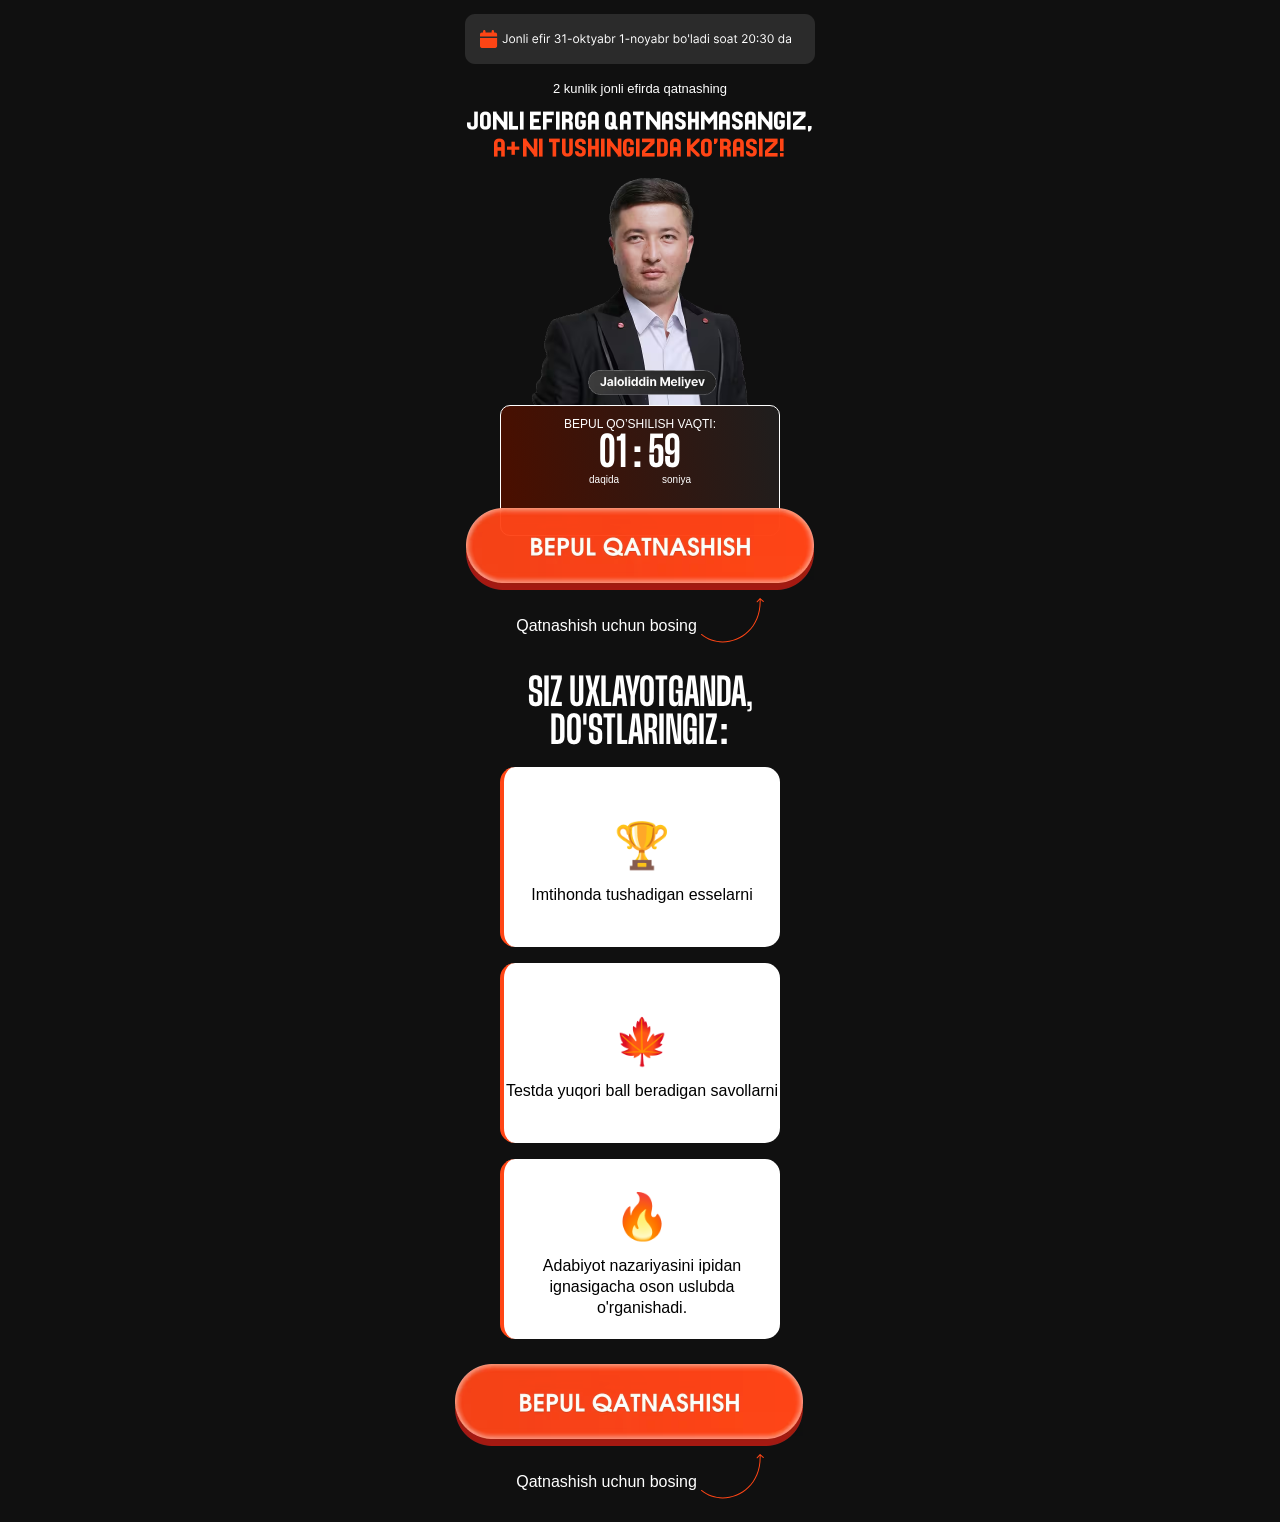
==== commit 56a40cfe: "push" ====
--- a/index.html
+++ b/index.html
@@ -20,30 +20,19 @@
     <section class="hero">
         <div class="hero__container">
             <div class="hero__content">
-                <svg style="max-width: 350px; width: 100%;" width="350" height="50" viewBox="0 0 350 50" fill="none"
-                    xmlns="http://www.w3.org/2000/svg">
-                    <path
-                        d="M0 10C0 4.47715 4.47715 0 10 0H340C345.523 0 350 4.47715 350 10V40C350 45.5228 345.523 50 340 50H10C4.47715 50 0 45.5228 0 40V10Z"
-                        fill="#2B2B2B" />
-                    <path
-                        d="M21.5 17.2857C21.5 16.5756 20.9528 16 20.2778 16C19.6028 16 19.0556 16.5756 19.0556 17.2857V18.5714H17.8333C16.8208 18.5714 16 19.4349 16 20.5V22.4286H33.1111V20.5C33.1111 19.4349 32.2903 18.5714 31.2778 18.5714H30.0557V17.2857C30.0557 16.5756 29.5085 16 28.8335 16C28.1584 16 27.6112 16.5756 27.6112 17.2857V18.5714H21.5V17.2857ZM33.1111 24.0357H16V32.0714C16 33.1365 16.8208 34 17.8333 34H31.2778C32.2903 34 33.1111 33.1365 33.1111 32.0714V24.0357Z"
-                        fill-rule="evenodd" clip-rule="evenodd" fill="#FD4515" />
-                    <path
-                        d="M38.5114 32L43.5909 21.9545V21.8693H37.7159V20.3636H45.4091V21.9205L40.3466 32H38.5114ZM52.5497 25.4432V26.9205H47.3906V25.4432H52.5497ZM58.723 32.1591C57.9086 32.1591 57.1889 32.0189 56.5639 31.7386C55.9427 31.4583 55.456 31.072 55.1037 30.5795C54.7514 30.0871 54.5772 29.5265 54.581 28.8977C54.5772 28.4053 54.6776 27.9527 54.8821 27.5398C55.0904 27.1231 55.3726 26.7765 55.7287 26.5C56.0848 26.2197 56.4825 26.0417 56.9219 25.9659V25.8977C56.3423 25.7576 55.8783 25.447 55.5298 24.9659C55.1813 24.4848 55.009 23.9318 55.0128 23.3068C55.009 22.7121 55.1662 22.1818 55.4844 21.7159C55.8063 21.2462 56.2476 20.8769 56.8082 20.608C57.3688 20.339 58.0071 20.2045 58.723 20.2045C59.4313 20.2045 60.0639 20.3409 60.6207 20.6136C61.1813 20.8826 61.6226 21.2519 61.9446 21.7216C62.2666 22.1875 62.4295 22.7159 62.4332 23.3068C62.4295 23.9318 62.2514 24.4848 61.8991 24.9659C61.5469 25.447 61.0885 25.7576 60.5241 25.8977V25.9659C60.9598 26.0417 61.3518 26.2197 61.7003 26.5C62.0526 26.7765 62.3329 27.1231 62.5412 27.5398C62.7533 27.9527 62.8613 28.4053 62.8651 28.8977C62.8613 29.5265 62.6832 30.0871 62.331 30.5795C61.9787 31.072 61.4901 31.4583 60.8651 31.7386C60.2438 32.0189 59.5298 32.1591 58.723 32.1591ZM58.723 30.7216C59.2041 30.7216 59.6207 30.642 59.973 30.483C60.3253 30.3201 60.598 30.0947 60.7912 29.8068C60.9844 29.5152 61.0829 29.1742 61.0866 28.7841C61.0829 28.3788 60.9768 28.0208 60.7685 27.7102C60.5639 27.3996 60.2855 27.1553 59.9332 26.9773C59.581 26.7992 59.1776 26.7102 58.723 26.7102C58.2647 26.7102 57.8575 26.7992 57.5014 26.9773C57.1454 27.1553 56.8651 27.3996 56.6605 27.7102C56.456 28.0208 56.3556 28.3788 56.3594 28.7841C56.3556 29.1742 56.4484 29.5152 56.6378 29.8068C56.831 30.0947 57.1056 30.3201 57.4616 30.483C57.8177 30.642 58.2382 30.7216 58.723 30.7216ZM58.723 25.3068C59.1094 25.3068 59.4522 25.2292 59.7514 25.0739C60.0507 24.9186 60.2855 24.7027 60.456 24.4261C60.6302 24.1496 60.7192 23.8258 60.723 23.4545C60.7192 23.0909 60.6321 22.7727 60.4616 22.5C60.295 22.2273 60.062 22.017 59.7628 21.8693C59.4635 21.7178 59.117 21.642 58.723 21.642C58.3215 21.642 57.9692 21.7178 57.6662 21.8693C57.367 22.017 57.134 22.2273 56.9673 22.5C56.8007 22.7727 56.7192 23.0909 56.723 23.4545C56.7192 23.8258 56.8026 24.1496 56.973 24.4261C57.1435 24.7027 57.3783 24.9186 57.6776 25.0739C57.9806 25.2292 58.3291 25.3068 58.723 25.3068ZM70.0653 25.4432V26.9205H64.9062V25.4432H70.0653ZM76.1761 20.2045C76.6951 20.2083 77.2064 20.303 77.7102 20.4886C78.214 20.6742 78.6686 20.9773 79.0739 21.3977C79.483 21.8182 79.8087 22.3864 80.0511 23.1023C80.2973 23.8144 80.4223 24.7008 80.4261 25.7614C80.4261 26.7803 80.3239 27.6875 80.1193 28.483C79.9148 29.2746 79.6212 29.9432 79.2386 30.4886C78.8598 31.0341 78.3996 31.4489 77.858 31.733C77.3163 32.017 76.7064 32.1591 76.0284 32.1591C75.3352 32.1591 74.7197 32.0227 74.1818 31.75C73.6439 31.4773 73.2064 31.1004 72.8693 30.6193C72.5322 30.1345 72.322 29.5777 72.2386 28.9489H73.9716C74.0852 29.4489 74.3163 29.8542 74.6648 30.1648C75.017 30.4716 75.4716 30.625 76.0284 30.625C76.8807 30.625 77.5455 30.2538 78.0227 29.5114C78.5 28.7652 78.7405 27.7235 78.7443 26.3864H78.6534C78.4564 26.7121 78.2102 26.9924 77.9148 27.2273C77.6231 27.4621 77.2955 27.6439 76.9318 27.7727C76.5682 27.9015 76.1799 27.9659 75.767 27.9659C75.0966 27.9659 74.4867 27.8011 73.9375 27.4716C73.3883 27.142 72.9508 26.6894 72.625 26.1136C72.2992 25.5379 72.1364 24.8807 72.1364 24.142C72.1364 23.4072 72.303 22.7405 72.6364 22.142C72.9735 21.5436 73.4432 21.0701 74.0455 20.7216C74.6515 20.3693 75.3617 20.197 76.1761 20.2045ZM76.1818 21.6818C75.7386 21.6818 75.339 21.7917 74.983 22.0114C74.6307 22.2273 74.3523 22.5208 74.1477 22.892C73.9432 23.2595 73.8409 23.6686 73.8409 24.1193C73.8409 24.5701 73.9394 24.9792 74.1364 25.3466C74.3371 25.7102 74.6098 26 74.9545 26.2159C75.303 26.428 75.7008 26.5341 76.1477 26.5341C76.4811 26.5341 76.7917 26.4697 77.0795 26.3409C77.3674 26.2121 77.6193 26.0341 77.8352 25.8068C78.0511 25.5758 78.2197 25.3144 78.3409 25.0227C78.4621 24.7311 78.5227 24.4242 78.5227 24.1023C78.5227 23.6742 78.4205 23.2765 78.2159 22.9091C78.0152 22.5417 77.7386 22.2462 77.3864 22.0227C77.0341 21.7955 76.6326 21.6818 76.1818 21.6818ZM87.6435 25.4432V26.9205H82.4844V25.4432H87.6435ZM96.3906 23.4205C96.33 22.8826 96.08 22.4659 95.6406 22.1705C95.2012 21.8712 94.6482 21.7216 93.9815 21.7216C93.5043 21.7216 93.0914 21.7973 92.7429 21.9489C92.3944 22.0966 92.1236 22.3011 91.9304 22.5625C91.741 22.8201 91.6463 23.1136 91.6463 23.4432C91.6463 23.7197 91.7107 23.9583 91.8395 24.1591C91.9721 24.3598 92.1444 24.5284 92.3565 24.6648C92.5724 24.7973 92.8035 24.9091 93.0497 25C93.2959 25.0871 93.5327 25.1591 93.7599 25.2159L94.8963 25.5114C95.2675 25.6023 95.6482 25.7254 96.0384 25.8807C96.4285 26.036 96.7902 26.2405 97.1236 26.4943C97.4569 26.7481 97.7259 27.0625 97.9304 27.4375C98.1387 27.8125 98.2429 28.2614 98.2429 28.7841C98.2429 29.4432 98.0724 30.0284 97.7315 30.5398C97.3944 31.0511 96.9039 31.4545 96.2599 31.75C95.6198 32.0455 94.8452 32.1932 93.9361 32.1932C93.0649 32.1932 92.3111 32.0549 91.6747 31.7784C91.0384 31.5019 90.5402 31.1098 90.1804 30.6023C89.8205 30.0909 89.6217 29.4848 89.5838 28.7841H91.3452C91.3793 29.2045 91.5156 29.5549 91.7543 29.8352C91.9967 30.1117 92.3054 30.3182 92.6804 30.4545C93.0592 30.5871 93.474 30.6534 93.9247 30.6534C94.4209 30.6534 94.8622 30.5758 95.2486 30.4205C95.6387 30.2614 95.9455 30.0417 96.169 29.7614C96.3925 29.4773 96.5043 29.1458 96.5043 28.767C96.5043 28.4223 96.4058 28.1402 96.2088 27.9205C96.0156 27.7008 95.7524 27.5189 95.419 27.375C95.0895 27.2311 94.7164 27.1042 94.2997 26.9943L92.9247 26.6193C91.9929 26.3655 91.2543 25.9924 90.7088 25.5C90.1671 25.0076 89.8963 24.3561 89.8963 23.5455C89.8963 22.875 90.0781 22.2898 90.4418 21.7898C90.8054 21.2898 91.2978 20.9015 91.919 20.625C92.5402 20.3447 93.241 20.2045 94.0213 20.2045C94.8092 20.2045 95.5043 20.3428 96.1065 20.6193C96.7126 20.8958 97.1899 21.2765 97.5384 21.7614C97.8868 22.2424 98.0687 22.7955 98.0838 23.4205H96.3906ZM103.966 32.1761C103.106 32.1761 102.366 31.9924 101.744 31.625C101.127 31.2538 100.65 30.733 100.312 30.0625C99.9792 29.3883 99.8125 28.5985 99.8125 27.6932C99.8125 26.7992 99.9792 26.0114 100.312 25.3295C100.65 24.6477 101.119 24.1155 101.722 23.733C102.328 23.3504 103.036 23.1591 103.847 23.1591C104.339 23.1591 104.816 23.2405 105.278 23.4034C105.741 23.5663 106.155 23.822 106.523 24.1705C106.89 24.5189 107.18 24.9716 107.392 25.5284C107.604 26.0814 107.71 26.7538 107.71 27.5455V28.1477H100.773V26.875H106.045C106.045 26.428 105.955 26.0322 105.773 25.6875C105.591 25.339 105.335 25.0644 105.006 24.8636C104.68 24.6629 104.297 24.5625 103.858 24.5625C103.381 24.5625 102.964 24.6799 102.608 24.9148C102.256 25.1458 101.983 25.4489 101.79 25.8239C101.6 26.1951 101.506 26.5985 101.506 27.0341V28.0284C101.506 28.6117 101.608 29.108 101.812 29.517C102.021 29.9261 102.311 30.2386 102.682 30.4545C103.053 30.6667 103.487 30.7727 103.983 30.7727C104.305 30.7727 104.598 30.7273 104.864 30.6364C105.129 30.5417 105.358 30.4015 105.551 30.2159C105.744 30.0303 105.892 29.8011 105.994 29.5284L107.602 29.8182C107.473 30.2917 107.242 30.7064 106.909 31.0625C106.58 31.4148 106.165 31.6894 105.665 31.8864C105.169 32.0795 104.602 32.1761 103.966 32.1761ZM111.294 26.8182V32H109.595V23.2727H111.226V24.6932H111.334C111.535 24.2311 111.849 23.8598 112.277 23.5795C112.709 23.2992 113.252 23.1591 113.908 23.1591C114.502 23.1591 115.023 23.2841 115.47 23.5341C115.917 23.7803 116.264 24.1477 116.51 24.6364C116.756 25.125 116.879 25.7292 116.879 26.4489V32H115.18V26.6534C115.18 26.0208 115.016 25.5265 114.686 25.1705C114.357 24.8106 113.904 24.6307 113.328 24.6307C112.934 24.6307 112.584 24.7159 112.277 24.8864C111.974 25.0568 111.733 25.3068 111.555 25.6364C111.381 25.9621 111.294 26.3561 111.294 26.8182ZM123.232 23.2727V24.6364H118.464V23.2727H123.232ZM119.743 21.1818H121.442V29.4375C121.442 29.767 121.491 30.0152 121.589 30.1818C121.688 30.3447 121.815 30.4564 121.97 30.517C122.129 30.5739 122.302 30.6023 122.487 30.6023C122.624 30.6023 122.743 30.5928 122.845 30.5739C122.947 30.5549 123.027 30.5398 123.084 30.5284L123.391 31.9318C123.292 31.9697 123.152 32.0076 122.97 32.0455C122.788 32.0871 122.561 32.1098 122.288 32.1136C121.841 32.1212 121.425 32.0417 121.038 31.875C120.652 31.7083 120.339 31.4508 120.101 31.1023C119.862 30.7538 119.743 30.3163 119.743 29.7898V21.1818ZM127.651 32.1932C127.098 32.1932 126.598 32.0909 126.151 31.8864C125.704 31.678 125.349 31.3769 125.088 30.983C124.83 30.589 124.702 30.1061 124.702 29.5341C124.702 29.0417 124.796 28.6364 124.986 28.3182C125.175 28 125.431 27.7481 125.753 27.5625C126.075 27.3769 126.435 27.2367 126.832 27.142C127.23 27.0473 127.635 26.9754 128.048 26.9261C128.571 26.8655 128.995 26.8163 129.321 26.7784C129.647 26.7367 129.884 26.6705 130.031 26.5795C130.179 26.4886 130.253 26.3409 130.253 26.1364V26.0966C130.253 25.6004 130.113 25.2159 129.832 24.9432C129.556 24.6705 129.143 24.5341 128.594 24.5341C128.022 24.5341 127.571 24.661 127.241 24.9148C126.916 25.1648 126.69 25.4432 126.565 25.75L124.969 25.3864C125.158 24.8561 125.435 24.428 125.798 24.1023C126.166 23.7727 126.588 23.5341 127.065 23.3864C127.543 23.2348 128.045 23.1591 128.571 23.1591C128.92 23.1591 129.289 23.2008 129.679 23.2841C130.073 23.3636 130.44 23.5114 130.781 23.7273C131.126 23.9432 131.408 24.2519 131.628 24.6534C131.848 25.0511 131.957 25.5682 131.957 26.2045V32H130.298V30.8068H130.23C130.12 31.0265 129.955 31.2424 129.736 31.4545C129.516 31.6667 129.234 31.8428 128.889 31.983C128.545 32.1231 128.132 32.1932 127.651 32.1932ZM128.02 30.8295C128.49 30.8295 128.891 30.7367 129.224 30.5511C129.562 30.3655 129.817 30.1231 129.991 29.8239C130.17 29.5208 130.259 29.197 130.259 28.8523V27.7273C130.198 27.7879 130.08 27.8447 129.906 27.8977C129.736 27.947 129.541 27.9905 129.321 28.0284C129.101 28.0625 128.887 28.0947 128.679 28.125C128.471 28.1515 128.296 28.1742 128.156 28.1932C127.827 28.2348 127.526 28.3049 127.253 28.4034C126.984 28.5019 126.768 28.6439 126.605 28.8295C126.446 29.0114 126.366 29.2538 126.366 29.5568C126.366 29.9773 126.522 30.2955 126.832 30.5114C127.143 30.7235 127.539 30.8295 128.02 30.8295ZM134.357 32V20.3636H136.055V24.6875H136.158C136.256 24.5057 136.398 24.2955 136.584 24.0568C136.769 23.8182 137.027 23.6098 137.357 23.4318C137.686 23.25 138.122 23.1591 138.663 23.1591C139.368 23.1591 139.997 23.3371 140.55 23.6932C141.103 24.0492 141.536 24.5625 141.851 25.233C142.169 25.9034 142.328 26.7102 142.328 27.6534C142.328 28.5966 142.171 29.4053 141.857 30.0795C141.542 30.75 141.11 31.267 140.561 31.6307C140.012 31.9905 139.385 32.1705 138.68 32.1705C138.15 32.1705 137.716 32.0814 137.379 31.9034C137.046 31.7254 136.785 31.517 136.595 31.2784C136.406 31.0398 136.26 30.8277 136.158 30.642H136.016V32H134.357ZM136.021 27.6364C136.021 28.25 136.11 28.7879 136.288 29.25C136.466 29.7121 136.724 30.0739 137.061 30.3352C137.398 30.5928 137.811 30.7216 138.3 30.7216C138.807 30.7216 139.232 30.5871 139.572 30.3182C139.913 30.0455 140.171 29.6761 140.345 29.2102C140.523 28.7443 140.612 28.2197 140.612 27.6364C140.612 27.0606 140.525 26.5436 140.351 26.0852C140.18 25.6269 139.923 25.2652 139.578 25C139.237 24.7348 138.811 24.6023 138.3 24.6023C137.807 24.6023 137.391 24.7292 137.05 24.983C136.713 25.2367 136.457 25.5909 136.283 26.0455C136.108 26.5 136.021 27.0303 136.021 27.6364ZM144.236 32V23.2727H145.878V24.6591H145.969C146.128 24.1894 146.408 23.8201 146.81 23.5511C147.215 23.2784 147.673 23.142 148.185 23.142C148.291 23.142 148.416 23.1458 148.56 23.1534C148.707 23.161 148.823 23.1705 148.906 23.1818V24.8068C148.838 24.7879 148.717 24.767 148.543 24.7443C148.368 24.7178 148.194 24.7045 148.02 24.7045C147.618 24.7045 147.26 24.7898 146.946 24.9602C146.635 25.1269 146.389 25.3598 146.207 25.6591C146.026 25.9545 145.935 26.2917 145.935 26.6705V32H144.236Z"
-                        fill="white" />
-                    <path
-                        d="M235.5 17C233.819 17 232.175 17.4985 230.778 18.4325C229.38 19.3665 228.29 20.694 227.647 22.2472C227.004 23.8004 226.835 25.5094 227.163 27.1583C227.491 28.8071 228.301 30.3217 229.49 31.5104C230.678 32.6992 232.193 33.5087 233.842 33.8367C235.491 34.1646 237.2 33.9963 238.753 33.353C240.306 32.7096 241.634 31.6202 242.567 30.2223C243.501 28.8245 244 27.1811 244 25.5C244 23.2457 243.104 21.0837 241.51 19.4896C239.916 17.8955 237.754 17 235.5 17ZM239.183 29.1975C239.12 29.2667 239.044 29.3228 238.959 29.3625C238.875 29.4021 238.783 29.4246 238.689 29.4285C238.596 29.4325 238.502 29.4179 238.415 29.3855C238.327 29.3531 238.246 29.3037 238.178 29.24L234.636 26.0242C234.569 25.9549 234.517 25.8727 234.483 25.7825C234.449 25.6924 234.433 25.5963 234.438 25.5V21.6042C234.438 21.4163 234.512 21.2361 234.645 21.1033C234.778 20.9705 234.958 20.8958 235.146 20.8958C235.334 20.8958 235.514 20.9705 235.647 21.1033C235.78 21.2361 235.854 21.4163 235.854 21.6042V25.1883L239.134 28.1987C239.272 28.3248 239.356 28.5007 239.365 28.6879C239.374 28.8751 239.309 29.0583 239.183 29.1975Z"
-                        fill="#FD4515" />
-                    <path
-                        d="M254.984 23.2727C254.915 22.697 254.639 22.25 254.154 21.9318C253.669 21.6136 253.075 21.4545 252.37 21.4545C251.855 21.4545 251.404 21.5379 251.018 21.7045C250.635 21.8712 250.336 22.1004 250.12 22.392C249.908 22.6837 249.802 23.0152 249.802 23.3864C249.802 23.697 249.876 23.964 250.023 24.1875C250.175 24.4072 250.368 24.5909 250.603 24.7386C250.838 24.8826 251.084 25.0019 251.342 25.0966C251.599 25.1875 251.836 25.2614 252.052 25.3182L253.234 25.6364C253.537 25.7159 253.874 25.8258 254.245 25.9659C254.62 26.1061 254.978 26.2973 255.319 26.5398C255.664 26.7784 255.948 27.0852 256.171 27.4602C256.395 27.8352 256.506 28.2955 256.506 28.8409C256.506 29.4697 256.342 30.0379 256.012 30.5455C255.686 31.053 255.209 31.4564 254.58 31.7557C253.955 32.0549 253.196 32.2045 252.302 32.2045C251.469 32.2045 250.747 32.0701 250.137 31.8011C249.531 31.5322 249.054 31.1572 248.705 30.6761C248.361 30.1951 248.165 29.6364 248.12 29H249.575C249.612 29.4394 249.76 29.803 250.018 30.0909C250.279 30.375 250.609 30.5871 251.006 30.7273C251.408 30.8636 251.84 30.9318 252.302 30.9318C252.84 30.9318 253.323 30.8447 253.751 30.6705C254.179 30.4924 254.518 30.2462 254.768 29.9318C255.018 29.6136 255.143 29.2424 255.143 28.8182C255.143 28.4318 255.035 28.1174 254.819 27.875C254.603 27.6326 254.319 27.4356 253.967 27.2841C253.614 27.1326 253.234 27 252.825 26.8864L251.393 26.4773C250.484 26.2159 249.764 25.8428 249.234 25.358C248.703 24.8731 248.438 24.2386 248.438 23.4545C248.438 22.803 248.614 22.2348 248.967 21.75C249.323 21.2614 249.8 20.8826 250.398 20.6136C251.001 20.3409 251.673 20.2045 252.415 20.2045C253.165 20.2045 253.832 20.339 254.415 20.608C254.999 20.8731 255.461 21.2367 255.802 21.6989C256.147 22.161 256.328 22.6856 256.347 23.2727H254.984ZM262.187 32.1818C261.399 32.1818 260.708 31.9943 260.113 31.6193C259.522 31.2443 259.06 30.7197 258.727 30.0455C258.397 29.3712 258.232 28.5833 258.232 27.6818C258.232 26.7727 258.397 25.9792 258.727 25.3011C259.06 24.6231 259.522 24.0966 260.113 23.7216C260.708 23.3466 261.399 23.1591 262.187 23.1591C262.975 23.1591 263.664 23.3466 264.255 23.7216C264.85 24.0966 265.312 24.6231 265.641 25.3011C265.975 25.9792 266.141 26.7727 266.141 27.6818C266.141 28.5833 265.975 29.3712 265.641 30.0455C265.312 30.7197 264.85 31.2443 264.255 31.6193C263.664 31.9943 262.975 32.1818 262.187 32.1818ZM262.187 30.9773C262.785 30.9773 263.278 30.8239 263.664 30.517C264.05 30.2102 264.336 29.8068 264.522 29.3068C264.708 28.8068 264.8 28.2652 264.8 27.6818C264.8 27.0985 264.708 26.5549 264.522 26.0511C264.336 25.5473 264.05 25.1402 263.664 24.8295C263.278 24.5189 262.785 24.3636 262.187 24.3636C261.588 24.3636 261.096 24.5189 260.71 24.8295C260.323 25.1402 260.037 25.5473 259.852 26.0511C259.666 26.5549 259.573 27.0985 259.573 27.6818C259.573 28.2652 259.666 28.8068 259.852 29.3068C260.037 29.8068 260.323 30.2102 260.71 30.517C261.096 30.8239 261.588 30.9773 262.187 30.9773ZM270.756 32.2045C270.203 32.2045 269.701 32.1004 269.251 31.892C268.8 31.6799 268.442 31.375 268.177 30.9773C267.912 30.5758 267.779 30.0909 267.779 29.5227C267.779 29.0227 267.878 28.6174 268.075 28.3068C268.272 27.9924 268.535 27.7462 268.864 27.5682C269.194 27.3902 269.558 27.2576 269.955 27.1705C270.357 27.0795 270.76 27.0076 271.165 26.9545C271.696 26.8864 272.126 26.8352 272.455 26.8011C272.789 26.7633 273.031 26.7008 273.183 26.6136C273.338 26.5265 273.415 26.375 273.415 26.1591V26.1136C273.415 25.553 273.262 25.1174 272.955 24.8068C272.652 24.4962 272.192 24.3409 271.575 24.3409C270.934 24.3409 270.433 24.4811 270.069 24.7614C269.705 25.0417 269.45 25.3409 269.302 25.6591L268.029 25.2045C268.256 24.6742 268.559 24.2614 268.938 23.9659C269.321 23.6667 269.737 23.4583 270.188 23.3409C270.643 23.2197 271.09 23.1591 271.529 23.1591C271.809 23.1591 272.131 23.1932 272.495 23.2614C272.862 23.3258 273.217 23.4602 273.558 23.6648C273.902 23.8693 274.188 24.178 274.415 24.5909C274.643 25.0038 274.756 25.5568 274.756 26.25V32H273.415V30.8182H273.347C273.256 31.0076 273.105 31.2102 272.893 31.4261C272.681 31.642 272.398 31.8258 272.046 31.9773C271.694 32.1288 271.264 32.2045 270.756 32.2045ZM270.961 31C271.491 31 271.938 30.8958 272.302 30.6875C272.669 30.4792 272.946 30.2102 273.131 29.8807C273.321 29.5511 273.415 29.2045 273.415 28.8409V27.6136C273.359 27.6818 273.234 27.7443 273.04 27.8011C272.851 27.8542 272.631 27.9015 272.381 27.9432C272.135 27.9811 271.895 28.0152 271.66 28.0455C271.429 28.072 271.241 28.0947 271.097 28.1136C270.749 28.1591 270.423 28.233 270.12 28.3352C269.821 28.4337 269.578 28.5833 269.393 28.7841C269.211 28.9811 269.12 29.25 269.12 29.5909C269.12 30.0568 269.292 30.4091 269.637 30.6477C269.986 30.8826 270.427 31 270.961 31ZM280.999 23.2727V24.4091H276.477V23.2727H280.999ZM277.795 21.1818H279.136V29.5C279.136 29.8788 279.191 30.1629 279.3 30.3523C279.414 30.5379 279.558 30.6629 279.732 30.7273C279.91 30.7879 280.098 30.8182 280.295 30.8182C280.442 30.8182 280.564 30.8106 280.658 30.7955C280.753 30.7765 280.829 30.7614 280.886 30.75L281.158 31.9545C281.067 31.9886 280.941 32.0227 280.778 32.0568C280.615 32.0947 280.408 32.1136 280.158 32.1136C279.78 32.1136 279.408 32.0322 279.045 31.8693C278.685 31.7064 278.386 31.4583 278.147 31.125C277.912 30.7917 277.795 30.3712 277.795 29.8636V21.1818ZM283.994 32.0909C283.713 32.0909 283.473 31.9905 283.272 31.7898C283.071 31.589 282.971 31.3485 282.971 31.0682C282.971 30.7879 283.071 30.5473 283.272 30.3466C283.473 30.1458 283.713 30.0455 283.994 30.0455C284.274 30.0455 284.514 30.1458 284.715 30.3466C284.916 30.5473 285.016 30.7879 285.016 31.0682C285.016 31.2538 284.969 31.4242 284.874 31.5795C284.783 31.7348 284.66 31.8598 284.505 31.9545C284.353 32.0455 284.183 32.0909 283.994 32.0909ZM283.994 25.6136C283.713 25.6136 283.473 25.5133 283.272 25.3125C283.071 25.1117 282.971 24.8712 282.971 24.5909C282.971 24.3106 283.071 24.0701 283.272 23.8693C283.473 23.6686 283.713 23.5682 283.994 23.5682C284.274 23.5682 284.514 23.6686 284.715 23.8693C284.916 24.0701 285.016 24.3106 285.016 24.5909C285.016 24.7765 284.969 24.947 284.874 25.1023C284.783 25.2576 284.66 25.3826 284.505 25.4773C284.353 25.5682 284.183 25.6136 283.994 25.6136ZM291.9 32V30.9773L295.741 26.7727C296.192 26.2803 296.563 25.8523 296.854 25.4886C297.146 25.1212 297.362 24.7765 297.502 24.4545C297.646 24.1288 297.718 23.7879 297.718 23.4318C297.718 23.0227 297.62 22.6686 297.423 22.3693C297.229 22.0701 296.964 21.839 296.627 21.6761C296.29 21.5133 295.911 21.4318 295.491 21.4318C295.044 21.4318 294.654 21.5246 294.32 21.7102C293.991 21.892 293.735 22.1477 293.553 22.4773C293.375 22.8068 293.286 23.1932 293.286 23.6364H291.945C291.945 22.9545 292.103 22.3561 292.417 21.8409C292.731 21.3258 293.159 20.9242 293.701 20.6364C294.246 20.3485 294.858 20.2045 295.536 20.2045C296.218 20.2045 296.822 20.3485 297.349 20.6364C297.875 20.9242 298.288 21.3125 298.587 21.8011C298.887 22.2898 299.036 22.8333 299.036 23.4318C299.036 23.8598 298.959 24.2784 298.803 24.6875C298.652 25.0928 298.387 25.5455 298.008 26.0455C297.633 26.5417 297.112 27.1477 296.445 27.8636L293.832 30.6591V30.75H299.241V32H291.9ZM305.383 32.1591C304.527 32.1591 303.798 31.9261 303.195 31.4602C302.593 30.9905 302.133 30.3106 301.815 29.4205C301.496 28.5265 301.337 27.447 301.337 26.1818C301.337 24.9242 301.496 23.8504 301.815 22.9602C302.137 22.0663 302.599 21.3845 303.201 20.9148C303.807 20.4413 304.534 20.2045 305.383 20.2045C306.231 20.2045 306.957 20.4413 307.559 20.9148C308.165 21.3845 308.627 22.0663 308.945 22.9602C309.267 23.8504 309.428 24.9242 309.428 26.1818C309.428 27.447 309.269 28.5265 308.951 29.4205C308.633 30.3106 308.173 30.9905 307.57 31.4602C306.968 31.9261 306.239 32.1591 305.383 32.1591ZM305.383 30.9091C306.231 30.9091 306.89 30.5 307.36 29.6818C307.83 28.8636 308.065 27.697 308.065 26.1818C308.065 25.1742 307.957 24.3163 307.741 23.608C307.529 22.8996 307.222 22.3598 306.82 21.9886C306.423 21.6174 305.943 21.4318 305.383 21.4318C304.542 21.4318 303.885 21.8466 303.411 22.6761C302.938 23.5019 302.701 24.6705 302.701 26.1818C302.701 27.1894 302.807 28.0455 303.019 28.75C303.231 29.4545 303.536 29.9905 303.934 30.358C304.335 30.7254 304.818 30.9091 305.383 30.9091ZM312.587 30.5114C312.307 30.5114 312.067 30.411 311.866 30.2102C311.665 30.0095 311.565 29.7689 311.565 29.4886C311.565 29.2083 311.665 28.9678 311.866 28.767C312.067 28.5663 312.307 28.4659 312.587 28.4659C312.868 28.4659 313.108 28.5663 313.309 28.767C313.51 28.9678 313.61 29.2083 313.61 29.4886C313.61 29.6742 313.563 29.8447 313.468 30C313.377 30.1553 313.254 30.2803 313.099 30.375C312.947 30.4659 312.777 30.5114 312.587 30.5114ZM312.587 24.625C312.307 24.625 312.067 24.5246 311.866 24.3239C311.665 24.1231 311.565 23.8826 311.565 23.6023C311.565 23.322 311.665 23.0814 311.866 22.8807C312.067 22.6799 312.307 22.5795 312.587 22.5795C312.868 22.5795 313.108 22.6799 313.309 22.8807C313.51 23.0814 313.61 23.322 313.61 23.6023C313.61 23.7879 313.563 23.9583 313.468 24.1136C313.377 24.2689 313.254 24.3939 313.099 24.4886C312.947 24.5795 312.777 24.625 312.587 24.625ZM319.789 32.1591C318.933 32.1591 318.204 31.9261 317.602 31.4602C316.999 30.9905 316.539 30.3106 316.221 29.4205C315.903 28.5265 315.744 27.447 315.744 26.1818C315.744 24.9242 315.903 23.8504 316.221 22.9602C316.543 22.0663 317.005 21.3845 317.607 20.9148C318.213 20.4413 318.941 20.2045 319.789 20.2045C320.638 20.2045 321.363 20.4413 321.965 20.9148C322.571 21.3845 323.033 22.0663 323.352 22.9602C323.674 23.8504 323.835 24.9242 323.835 26.1818C323.835 27.447 323.675 28.5265 323.357 29.4205C323.039 30.3106 322.579 30.9905 321.977 31.4602C321.374 31.9261 320.645 32.1591 319.789 32.1591ZM319.789 30.9091C320.638 30.9091 321.297 30.5 321.766 29.6818C322.236 28.8636 322.471 27.697 322.471 26.1818C322.471 25.1742 322.363 24.3163 322.147 23.608C321.935 22.8996 321.628 22.3598 321.227 21.9886C320.829 21.6174 320.35 21.4318 319.789 21.4318C318.948 21.4318 318.291 21.8466 317.817 22.6761C317.344 23.5019 317.107 24.6705 317.107 26.1818C317.107 27.1894 317.213 28.0455 317.425 28.75C317.638 29.4545 317.942 29.9905 318.34 30.358C318.742 30.7254 319.225 30.9091 319.789 30.9091ZM329.789 32.1591C328.933 32.1591 328.204 31.9261 327.602 31.4602C326.999 30.9905 326.539 30.3106 326.221 29.4205C325.903 28.5265 325.744 27.447 325.744 26.1818C325.744 24.9242 325.903 23.8504 326.221 22.9602C326.543 22.0663 327.005 21.3845 327.607 20.9148C328.213 20.4413 328.941 20.2045 329.789 20.2045C330.638 20.2045 331.363 20.4413 331.965 20.9148C332.571 21.3845 333.033 22.0663 333.352 22.9602C333.674 23.8504 333.835 24.9242 333.835 26.1818C333.835 27.447 333.675 28.5265 333.357 29.4205C333.039 30.3106 332.579 30.9905 331.977 31.4602C331.374 31.9261 330.645 32.1591 329.789 32.1591ZM329.789 30.9091C330.638 30.9091 331.297 30.5 331.766 29.6818C332.236 28.8636 332.471 27.697 332.471 26.1818C332.471 25.1742 332.363 24.3163 332.147 23.608C331.935 22.8996 331.628 22.3598 331.227 21.9886C330.829 21.6174 330.35 21.4318 329.789 21.4318C328.948 21.4318 328.291 21.8466 327.817 22.6761C327.344 23.5019 327.107 24.6705 327.107 26.1818C327.107 27.1894 327.213 28.0455 327.425 28.75C327.638 29.4545 327.942 29.9905 328.34 30.358C328.742 30.7254 329.225 30.9091 329.789 30.9091Z"
-                        fill="white" />
-                </svg>
+                <svg style="max-width: 350px; width: 100%;" width="350" height="50" viewBox="0 0 350 50" fill="none" xmlns="http://www.w3.org/2000/svg">
+<path d="M0 10C0 4.47715 4.47715 0 10 0H340C345.523 0 350 4.47715 350 10V40C350 45.5228 345.523 50 340 50H10C4.47715 50 0 45.5228 0 40V10Z" fill="#2B2B2B"/>
+<path d="M20.5 17.2857C20.5 16.5756 19.9528 16 19.2778 16C18.6028 16 18.0556 16.5756 18.0556 17.2857V18.5714H16.8333C15.8208 18.5714 15 19.4349 15 20.5V22.4286H32.1111V20.5C32.1111 19.4349 31.2903 18.5714 30.2778 18.5714H29.0557V17.2857C29.0557 16.5756 28.5085 16 27.8335 16C27.1584 16 26.6112 16.5756 26.6112 17.2857V18.5714H20.5V17.2857ZM32.1111 24.0357H15V32.0714C15 33.1365 15.8208 34 16.8333 34H30.2778C31.2903 34 32.1111 33.1365 32.1111 32.0714V24.0357Z" fill-rule="evenodd" clip-rule="evenodd" fill="#FD4515"/>
+<path d="M41.3977 20.2727H42.4545V26.5114C42.4545 27.0682 42.3523 27.5412 42.1477 27.9304C41.9432 28.3196 41.6548 28.6151 41.2827 28.8168C40.9105 29.0185 40.4716 29.1193 39.9659 29.1193C39.4886 29.1193 39.0639 29.0327 38.6918 28.8594C38.3196 28.6832 38.027 28.4332 37.8139 28.1094C37.6009 27.7855 37.4943 27.4006 37.4943 26.9545H38.5341C38.5341 27.2017 38.5952 27.4176 38.7173 27.6023C38.8423 27.7841 39.0128 27.9261 39.2287 28.0284C39.4446 28.1307 39.6903 28.1818 39.9659 28.1818C40.2699 28.1818 40.5284 28.1179 40.7415 27.9901C40.9545 27.8622 41.1165 27.6747 41.2273 27.4276C41.3409 27.1776 41.3977 26.8722 41.3977 26.5114V20.2727ZM47.0952 29.1364C46.5043 29.1364 45.9858 28.9957 45.5398 28.7145C45.0966 28.4332 44.75 28.0398 44.5 27.5341C44.2528 27.0284 44.1293 26.4375 44.1293 25.7614C44.1293 25.0795 44.2528 24.4844 44.5 23.9759C44.75 23.4673 45.0966 23.0724 45.5398 22.7912C45.9858 22.5099 46.5043 22.3693 47.0952 22.3693C47.6861 22.3693 48.2031 22.5099 48.6463 22.7912C49.0923 23.0724 49.4389 23.4673 49.6861 23.9759C49.9361 24.4844 50.0611 25.0795 50.0611 25.7614C50.0611 26.4375 49.9361 27.0284 49.6861 27.5341C49.4389 28.0398 49.0923 28.4332 48.6463 28.7145C48.2031 28.9957 47.6861 29.1364 47.0952 29.1364ZM47.0952 28.233C47.544 28.233 47.9134 28.1179 48.2031 27.8878C48.4929 27.6577 48.7074 27.3551 48.8466 26.9801C48.9858 26.6051 49.0554 26.1989 49.0554 25.7614C49.0554 25.3239 48.9858 24.9162 48.8466 24.5384C48.7074 24.1605 48.4929 23.8551 48.2031 23.6222C47.9134 23.3892 47.544 23.2727 47.0952 23.2727C46.6463 23.2727 46.277 23.3892 45.9872 23.6222C45.6974 23.8551 45.483 24.1605 45.3438 24.5384C45.2045 24.9162 45.1349 25.3239 45.1349 25.7614C45.1349 26.1989 45.2045 26.6051 45.3438 26.9801C45.483 27.3551 45.6974 27.6577 45.9872 27.8878C46.277 28.1179 46.6463 28.233 47.0952 28.233ZM52.6019 25.0625V29H51.5962V22.4545H52.5678V23.4773H52.6531C52.8065 23.1449 53.0394 22.8778 53.3519 22.6761C53.6644 22.4716 54.0678 22.3693 54.5621 22.3693C55.0053 22.3693 55.3931 22.4602 55.7255 22.642C56.0579 22.821 56.3164 23.0938 56.5011 23.4602C56.6857 23.8239 56.7781 24.2841 56.7781 24.8409V29H55.7724V24.9091C55.7724 24.3949 55.6388 23.9943 55.3718 23.7074C55.1048 23.4176 54.7383 23.2727 54.2724 23.2727C53.9513 23.2727 53.6644 23.3423 53.4116 23.4815C53.1616 23.6207 52.9641 23.8239 52.8192 24.0909C52.6744 24.358 52.6019 24.6818 52.6019 25.0625ZM59.6214 20.2727V29H58.6158V20.2727H59.6214ZM61.4634 29V22.4545H62.4691V29H61.4634ZM61.9748 21.3636C61.7788 21.3636 61.6097 21.2969 61.4677 21.1634C61.3285 21.0298 61.2589 20.8693 61.2589 20.6818C61.2589 20.4943 61.3285 20.3338 61.4677 20.2003C61.6097 20.0668 61.7788 20 61.9748 20C62.1708 20 62.3384 20.0668 62.4776 20.2003C62.6197 20.3338 62.6907 20.4943 62.6907 20.6818C62.6907 20.8693 62.6197 21.0298 62.4776 21.1634C62.3384 21.2969 62.1708 21.3636 61.9748 21.3636ZM70.4304 29.1364C69.7997 29.1364 69.2557 28.9972 68.7983 28.7188C68.3438 28.4375 67.9929 28.0455 67.7457 27.5426C67.5014 27.0369 67.3793 26.4489 67.3793 25.7784C67.3793 25.108 67.5014 24.517 67.7457 24.0057C67.9929 23.4915 68.3366 23.0909 68.777 22.804C69.2202 22.5142 69.7372 22.3693 70.3281 22.3693C70.669 22.3693 71.0057 22.4261 71.3381 22.5398C71.6705 22.6534 71.973 22.8381 72.2457 23.0938C72.5185 23.3466 72.7358 23.6818 72.8977 24.0994C73.0597 24.517 73.1406 25.0312 73.1406 25.642V26.0682H68.0952V25.1989H72.1179C72.1179 24.8295 72.044 24.5 71.8963 24.2102C71.7514 23.9205 71.544 23.6918 71.2741 23.5241C71.0071 23.3565 70.6918 23.2727 70.3281 23.2727C69.9276 23.2727 69.581 23.3722 69.2884 23.571C68.9986 23.767 68.7756 24.0227 68.6193 24.3381C68.4631 24.6534 68.3849 24.9915 68.3849 25.3523V25.9318C68.3849 26.4261 68.4702 26.8452 68.6406 27.1889C68.8139 27.5298 69.054 27.7898 69.3608 27.9688C69.6676 28.1449 70.0241 28.233 70.4304 28.233C70.6946 28.233 70.9332 28.196 71.1463 28.1222C71.3622 28.0455 71.5483 27.9318 71.7045 27.7812C71.8608 27.6278 71.9815 27.4375 72.0668 27.2102L73.0384 27.483C72.9361 27.8125 72.7642 28.1023 72.5227 28.3523C72.2812 28.5994 71.983 28.7926 71.6278 28.9318C71.2727 29.0682 70.8736 29.1364 70.4304 29.1364ZM77.5852 22.4545V23.3068H74.0568V22.4545H77.5852ZM75.1136 29V21.5511C75.1136 21.1761 75.2017 20.8636 75.3778 20.6136C75.554 20.3636 75.7827 20.1761 76.0639 20.0511C76.3452 19.9261 76.642 19.8636 76.9545 19.8636C77.2017 19.8636 77.4034 19.8835 77.5597 19.9233C77.7159 19.9631 77.8324 20 77.9091 20.0341L77.6193 20.9034C77.5682 20.8864 77.4972 20.8651 77.4062 20.8395C77.3182 20.8139 77.2017 20.8011 77.0568 20.8011C76.7244 20.8011 76.4844 20.8849 76.3366 21.0526C76.1918 21.2202 76.1193 21.4659 76.1193 21.7898V29H75.1136ZM78.9947 29V22.4545H80.0004V29H78.9947ZM79.506 21.3636C79.31 21.3636 79.141 21.2969 78.9989 21.1634C78.8597 21.0298 78.7901 20.8693 78.7901 20.6818C78.7901 20.4943 78.8597 20.3338 78.9989 20.2003C79.141 20.0668 79.31 20 79.506 20C79.7021 20 79.8697 20.0668 80.0089 20.2003C80.1509 20.3338 80.2219 20.4943 80.2219 20.6818C80.2219 20.8693 80.1509 21.0298 80.0089 21.1634C79.8697 21.2969 79.7021 21.3636 79.506 21.3636ZM81.8423 29V22.4545H82.8139V23.4432H82.8821C83.0014 23.1193 83.2173 22.8565 83.5298 22.6548C83.8423 22.4531 84.1946 22.3523 84.5866 22.3523C84.6605 22.3523 84.7528 22.3537 84.8636 22.3565C84.9744 22.3594 85.0582 22.3636 85.1151 22.3693V23.392C85.081 23.3835 85.0028 23.3707 84.8807 23.3537C84.7614 23.3338 84.6349 23.3239 84.5014 23.3239C84.1832 23.3239 83.8991 23.3906 83.6491 23.5241C83.402 23.6548 83.206 23.8366 83.0611 24.0696C82.919 24.2997 82.848 24.5625 82.848 24.858V29H81.8423ZM92.614 29.1193C92.0515 29.1193 91.5501 29.0227 91.1097 28.8295C90.6722 28.6364 90.3242 28.3679 90.0657 28.0241C89.81 27.6776 89.6708 27.2756 89.6481 26.8182H90.7219C90.7447 27.0994 90.8413 27.3423 91.0117 27.5469C91.1822 27.7486 91.4052 27.9048 91.6808 28.0156C91.9563 28.1264 92.2617 28.1818 92.5969 28.1818C92.9719 28.1818 93.3043 28.1165 93.5941 27.9858C93.8839 27.8551 94.1112 27.6733 94.2759 27.4403C94.4407 27.2074 94.5231 26.9375 94.5231 26.6307C94.5231 26.3097 94.4435 26.027 94.2844 25.7827C94.1254 25.5355 93.8924 25.3423 93.5856 25.2031C93.2788 25.0639 92.9038 24.9943 92.4606 24.9943H91.7617V24.0568H92.4606C92.8072 24.0568 93.1111 23.9943 93.3725 23.8693C93.6367 23.7443 93.8427 23.5682 93.9904 23.3409C94.141 23.1136 94.2163 22.8466 94.2163 22.5398C94.2163 22.2443 94.1509 21.9872 94.0202 21.7685C93.8896 21.5497 93.7049 21.3793 93.4663 21.2571C93.2305 21.1349 92.9521 21.0739 92.631 21.0739C92.3299 21.0739 92.0458 21.1293 91.7788 21.2401C91.5146 21.348 91.2986 21.5057 91.131 21.7131C90.9634 21.9176 90.8725 22.1648 90.8583 22.4545H89.8356C89.8526 21.9972 89.9904 21.5966 90.2489 21.2528C90.5075 20.9062 90.8455 20.6364 91.2631 20.4432C91.6836 20.25 92.1452 20.1534 92.6481 20.1534C93.1879 20.1534 93.6509 20.2628 94.0373 20.4815C94.4237 20.6974 94.7205 20.983 94.9279 21.3381C95.1353 21.6932 95.239 22.0767 95.239 22.4886C95.239 22.9801 95.1097 23.3991 94.8512 23.7457C94.5955 24.0923 94.2475 24.3324 93.8072 24.4659V24.5341C94.3583 24.625 94.7887 24.8594 95.0984 25.2372C95.408 25.6122 95.5629 26.0767 95.5629 26.6307C95.5629 27.1051 95.4336 27.5312 95.1751 27.9091C94.9194 28.2841 94.57 28.5795 94.1268 28.7955C93.6836 29.0114 93.1793 29.1193 92.614 29.1193ZM100.374 20.2727V29H99.3171V21.3807H99.266L97.1353 22.7955V21.7216L99.3171 20.2727H100.374ZM106.651 24.7898V25.7273H102.833V24.7898H106.651ZM111.08 29.1364C110.489 29.1364 109.97 28.9957 109.524 28.7145C109.081 28.4332 108.734 28.0398 108.484 27.5341C108.237 27.0284 108.114 26.4375 108.114 25.7614C108.114 25.0795 108.237 24.4844 108.484 23.9759C108.734 23.4673 109.081 23.0724 109.524 22.7912C109.97 22.5099 110.489 22.3693 111.08 22.3693C111.67 22.3693 112.188 22.5099 112.631 22.7912C113.077 23.0724 113.423 23.4673 113.67 23.9759C113.92 24.4844 114.045 25.0795 114.045 25.7614C114.045 26.4375 113.92 27.0284 113.67 27.5341C113.423 28.0398 113.077 28.4332 112.631 28.7145C112.188 28.9957 111.67 29.1364 111.08 29.1364ZM111.08 28.233C111.528 28.233 111.898 28.1179 112.188 27.8878C112.477 27.6577 112.692 27.3551 112.831 26.9801C112.97 26.6051 113.04 26.1989 113.04 25.7614C113.04 25.3239 112.97 24.9162 112.831 24.5384C112.692 24.1605 112.477 23.8551 112.188 23.6222C111.898 23.3892 111.528 23.2727 111.08 23.2727C110.631 23.2727 110.261 23.3892 109.972 23.6222C109.682 23.8551 109.467 24.1605 109.328 24.5384C109.189 24.9162 109.119 25.3239 109.119 25.7614C109.119 26.1989 109.189 26.6051 109.328 26.9801C109.467 27.3551 109.682 27.6577 109.972 27.8878C110.261 28.1179 110.631 28.233 111.08 28.233ZM116.518 26.6136L116.501 25.3693H116.706L119.569 22.4545H120.814L117.762 25.5398H117.677L116.518 26.6136ZM115.581 29V20.2727H116.586V29H115.581ZM119.74 29L117.183 25.7614L117.899 25.0625L121.018 29H119.74ZM124.955 22.4545V23.3068H121.562V22.4545H124.955ZM122.551 20.8864H123.557V27.125C123.557 27.4091 123.598 27.6222 123.68 27.7642C123.766 27.9034 123.874 27.9972 124.004 28.0455C124.138 28.0909 124.278 28.1136 124.426 28.1136C124.537 28.1136 124.628 28.108 124.699 28.0966C124.77 28.0824 124.827 28.071 124.869 28.0625L125.074 28.9659C125.006 28.9915 124.911 29.017 124.788 29.0426C124.666 29.071 124.511 29.0852 124.324 29.0852C124.04 29.0852 123.761 29.0241 123.489 28.902C123.219 28.7798 122.994 28.5938 122.815 28.3438C122.639 28.0938 122.551 27.7784 122.551 27.3977V20.8864ZM127.115 31.4545C126.945 31.4545 126.793 31.4403 126.659 31.4119C126.526 31.3864 126.433 31.3608 126.382 31.3352L126.638 30.4489C126.882 30.5114 127.098 30.5341 127.286 30.517C127.473 30.5 127.639 30.4162 127.784 30.2656C127.932 30.1179 128.067 29.8778 128.189 29.5455L128.376 29.0341L125.956 22.4545H127.047L128.854 27.6705H128.922L130.729 22.4545H131.82L129.041 29.9545C128.916 30.2926 128.761 30.5724 128.577 30.794C128.392 31.0185 128.178 31.1847 127.933 31.2926C127.692 31.4006 127.419 31.4545 127.115 31.4545ZM134.874 29.1534C134.459 29.1534 134.083 29.0753 133.745 28.919C133.407 28.7599 133.138 28.5312 132.939 28.233C132.74 27.9318 132.641 27.5682 132.641 27.142C132.641 26.767 132.715 26.4631 132.863 26.2301C133.01 25.9943 133.208 25.8097 133.455 25.6761C133.702 25.5426 133.975 25.4432 134.273 25.3778C134.574 25.3097 134.877 25.2557 135.181 25.2159C135.578 25.1648 135.901 25.1264 136.148 25.1009C136.398 25.0724 136.58 25.0256 136.694 24.9602C136.81 24.8949 136.868 24.7812 136.868 24.6193V24.5852C136.868 24.1648 136.753 23.8381 136.523 23.6051C136.296 23.3722 135.951 23.2557 135.488 23.2557C135.007 23.2557 134.631 23.3608 134.358 23.571C134.086 23.7812 133.894 24.0057 133.783 24.2443L132.828 23.9034C132.999 23.5057 133.226 23.196 133.51 22.9744C133.797 22.75 134.11 22.5937 134.448 22.5057C134.789 22.4148 135.124 22.3693 135.453 22.3693C135.664 22.3693 135.905 22.3949 136.178 22.446C136.453 22.4943 136.719 22.5952 136.975 22.7486C137.233 22.902 137.448 23.1335 137.618 23.4432C137.789 23.7528 137.874 24.1676 137.874 24.6875V29H136.868V28.1136H136.817C136.749 28.2557 136.635 28.4077 136.476 28.5696C136.317 28.7315 136.105 28.8693 135.841 28.983C135.577 29.0966 135.255 29.1534 134.874 29.1534ZM135.027 28.25C135.425 28.25 135.76 28.1719 136.033 28.0156C136.309 27.8594 136.516 27.6577 136.655 27.4105C136.797 27.1634 136.868 26.9034 136.868 26.6307V25.7102C136.826 25.7614 136.732 25.8082 136.587 25.8509C136.445 25.8906 136.28 25.9261 136.093 25.9574C135.908 25.9858 135.728 26.0114 135.551 26.0341C135.378 26.054 135.238 26.071 135.13 26.0852C134.868 26.1193 134.624 26.1747 134.397 26.2514C134.172 26.3253 133.99 26.4375 133.851 26.5881C133.715 26.7358 133.647 26.9375 133.647 27.1932C133.647 27.5426 133.776 27.8068 134.034 27.9858C134.296 28.1619 134.627 28.25 135.027 28.25ZM139.846 29V20.2727H140.852V23.4943H140.937C141.011 23.3807 141.113 23.2358 141.244 23.0597C141.377 22.8807 141.567 22.7216 141.815 22.5824C142.065 22.4403 142.403 22.3693 142.829 22.3693C143.38 22.3693 143.866 22.5071 144.286 22.7827C144.707 23.0582 145.035 23.4489 145.271 23.9545C145.506 24.4602 145.624 25.0568 145.624 25.7443C145.624 26.4375 145.506 27.0384 145.271 27.5469C145.035 28.0526 144.708 28.4446 144.29 28.723C143.873 28.9986 143.391 29.1364 142.846 29.1364C142.425 29.1364 142.089 29.0668 141.836 28.9276C141.583 28.7855 141.388 28.625 141.252 28.446C141.116 28.2642 141.011 28.1136 140.937 27.9943H140.817V29H139.846ZM140.835 25.7273C140.835 26.2216 140.907 26.6577 141.052 27.0355C141.197 27.4105 141.408 27.7045 141.687 27.9176C141.965 28.1278 142.306 28.233 142.71 28.233C143.13 28.233 143.481 28.1222 143.762 27.9006C144.046 27.6761 144.259 27.375 144.401 26.9972C144.546 26.6165 144.619 26.1932 144.619 25.7273C144.619 25.267 144.548 24.8523 144.406 24.483C144.266 24.1108 144.055 23.8168 143.771 23.6009C143.489 23.3821 143.136 23.2727 142.71 23.2727C142.3 23.2727 141.957 23.3764 141.678 23.5838C141.4 23.7884 141.19 24.0753 141.048 24.4446C140.906 24.8111 140.835 25.2386 140.835 25.7273ZM147.163 29V22.4545H148.134V23.4432H148.202C148.322 23.1193 148.538 22.8565 148.85 22.6548C149.163 22.4531 149.515 22.3523 149.907 22.3523C149.981 22.3523 150.073 22.3537 150.184 22.3565C150.295 22.3594 150.379 22.3636 150.435 22.3693V23.392C150.401 23.3835 150.323 23.3707 150.201 23.3537C150.082 23.3338 149.955 23.3239 149.822 23.3239C149.504 23.3239 149.219 23.3906 148.969 23.5241C148.722 23.6548 148.526 23.8366 148.381 24.0696C148.239 24.2997 148.168 24.5625 148.168 24.858V29H147.163ZM158.054 20.2727V29H156.997V21.3807H156.946L154.815 22.7955V21.7216L156.997 20.2727H158.054ZM164.331 24.7898V25.7273H160.512V24.7898H164.331ZM167.106 25.0625V29H166.1V22.4545H167.072V23.4773H167.157C167.31 23.1449 167.543 22.8778 167.856 22.6761C168.168 22.4716 168.572 22.3693 169.066 22.3693C169.509 22.3693 169.897 22.4602 170.229 22.642C170.562 22.821 170.82 23.0938 171.005 23.4602C171.19 23.8239 171.282 24.2841 171.282 24.8409V29H170.276V24.9091C170.276 24.3949 170.143 23.9943 169.876 23.7074C169.609 23.4176 169.242 23.2727 168.776 23.2727C168.455 23.2727 168.168 23.3423 167.915 23.4815C167.665 23.6207 167.468 23.8239 167.323 24.0909C167.178 24.358 167.106 24.6818 167.106 25.0625ZM175.779 29.1364C175.188 29.1364 174.669 28.9957 174.223 28.7145C173.78 28.4332 173.434 28.0398 173.184 27.5341C172.936 27.0284 172.813 26.4375 172.813 25.7614C172.813 25.0795 172.936 24.4844 173.184 23.9759C173.434 23.4673 173.78 23.0724 174.223 22.7912C174.669 22.5099 175.188 22.3693 175.779 22.3693C176.37 22.3693 176.887 22.5099 177.33 22.7912C177.776 23.0724 178.123 23.4673 178.37 23.9759C178.62 24.4844 178.745 25.0795 178.745 25.7614C178.745 26.4375 178.62 27.0284 178.37 27.5341C178.123 28.0398 177.776 28.4332 177.33 28.7145C176.887 28.9957 176.37 29.1364 175.779 29.1364ZM175.779 28.233C176.228 28.233 176.597 28.1179 176.887 27.8878C177.176 27.6577 177.391 27.3551 177.53 26.9801C177.669 26.6051 177.739 26.1989 177.739 25.7614C177.739 25.3239 177.669 24.9162 177.53 24.5384C177.391 24.1605 177.176 23.8551 176.887 23.6222C176.597 23.3892 176.228 23.2727 175.779 23.2727C175.33 23.2727 174.961 23.3892 174.671 23.6222C174.381 23.8551 174.167 24.1605 174.027 24.5384C173.888 24.9162 173.819 25.3239 173.819 25.7614C173.819 26.1989 173.888 26.6051 174.027 26.9801C174.167 27.3551 174.381 27.6577 174.671 27.8878C174.961 28.1179 175.33 28.233 175.779 28.233ZM180.693 31.4545C180.523 31.4545 180.371 31.4403 180.237 31.4119C180.104 31.3864 180.011 31.3608 179.96 31.3352L180.216 30.4489C180.46 30.5114 180.676 30.5341 180.864 30.517C181.051 30.5 181.217 30.4162 181.362 30.2656C181.51 30.1179 181.645 29.8778 181.767 29.5455L181.955 29.0341L179.534 22.4545H180.625L182.432 27.6705H182.5L184.307 22.4545H185.398L182.619 29.9545C182.494 30.2926 182.339 30.5724 182.155 30.794C181.97 31.0185 181.756 31.1847 181.511 31.2926C181.27 31.4006 180.997 31.4545 180.693 31.4545ZM188.452 29.1534C188.037 29.1534 187.661 29.0753 187.323 28.919C186.985 28.7599 186.716 28.5312 186.517 28.233C186.319 27.9318 186.219 27.5682 186.219 27.142C186.219 26.767 186.293 26.4631 186.441 26.2301C186.588 25.9943 186.786 25.8097 187.033 25.6761C187.28 25.5426 187.553 25.4432 187.851 25.3778C188.152 25.3097 188.455 25.2557 188.759 25.2159C189.157 25.1648 189.479 25.1264 189.726 25.1009C189.976 25.0724 190.158 25.0256 190.272 24.9602C190.388 24.8949 190.446 24.7812 190.446 24.6193V24.5852C190.446 24.1648 190.331 23.8381 190.101 23.6051C189.874 23.3722 189.529 23.2557 189.066 23.2557C188.586 23.2557 188.209 23.3608 187.936 23.571C187.664 23.7812 187.472 24.0057 187.361 24.2443L186.407 23.9034C186.577 23.5057 186.804 23.196 187.088 22.9744C187.375 22.75 187.688 22.5937 188.026 22.5057C188.367 22.4148 188.702 22.3693 189.032 22.3693C189.242 22.3693 189.483 22.3949 189.756 22.446C190.032 22.4943 190.297 22.5952 190.553 22.7486C190.811 22.902 191.026 23.1335 191.196 23.4432C191.367 23.7528 191.452 24.1676 191.452 24.6875V29H190.446V28.1136H190.395C190.327 28.2557 190.213 28.4077 190.054 28.5696C189.895 28.7315 189.684 28.8693 189.419 28.983C189.155 29.0966 188.833 29.1534 188.452 29.1534ZM188.605 28.25C189.003 28.25 189.338 28.1719 189.611 28.0156C189.887 27.8594 190.094 27.6577 190.233 27.4105C190.375 27.1634 190.446 26.9034 190.446 26.6307V25.7102C190.404 25.7614 190.31 25.8082 190.165 25.8509C190.023 25.8906 189.858 25.9261 189.671 25.9574C189.486 25.9858 189.306 26.0114 189.13 26.0341C188.956 26.054 188.816 26.071 188.708 26.0852C188.446 26.1193 188.202 26.1747 187.975 26.2514C187.75 26.3253 187.569 26.4375 187.429 26.5881C187.293 26.7358 187.225 26.9375 187.225 27.1932C187.225 27.5426 187.354 27.8068 187.613 27.9858C187.874 28.1619 188.205 28.25 188.605 28.25ZM193.424 29V20.2727H194.43V23.4943H194.515C194.589 23.3807 194.691 23.2358 194.822 23.0597C194.955 22.8807 195.146 22.7216 195.393 22.5824C195.643 22.4403 195.981 22.3693 196.407 22.3693C196.958 22.3693 197.444 22.5071 197.864 22.7827C198.285 23.0582 198.613 23.4489 198.849 23.9545C199.085 24.4602 199.202 25.0568 199.202 25.7443C199.202 26.4375 199.085 27.0384 198.849 27.5469C198.613 28.0526 198.286 28.4446 197.869 28.723C197.451 28.9986 196.969 29.1364 196.424 29.1364C196.004 29.1364 195.667 29.0668 195.414 28.9276C195.161 28.7855 194.967 28.625 194.83 28.446C194.694 28.2642 194.589 28.1136 194.515 27.9943H194.396V29H193.424ZM194.413 25.7273C194.413 26.2216 194.485 26.6577 194.63 27.0355C194.775 27.4105 194.987 27.7045 195.265 27.9176C195.543 28.1278 195.884 28.233 196.288 28.233C196.708 28.233 197.059 28.1222 197.34 27.9006C197.624 27.6761 197.837 27.375 197.979 26.9972C198.124 26.6165 198.197 26.1932 198.197 25.7273C198.197 25.267 198.126 24.8523 197.984 24.483C197.844 24.1108 197.633 23.8168 197.349 23.6009C197.067 23.3821 196.714 23.2727 196.288 23.2727C195.879 23.2727 195.535 23.3764 195.256 23.5838C194.978 23.7884 194.768 24.0753 194.626 24.4446C194.484 24.8111 194.413 25.2386 194.413 25.7273ZM200.741 29V22.4545H201.712V23.4432H201.781C201.9 23.1193 202.116 22.8565 202.428 22.6548C202.741 22.4531 203.093 22.3523 203.485 22.3523C203.559 22.3523 203.651 22.3537 203.762 22.3565C203.873 22.3594 203.957 22.3636 204.013 22.3693V23.392C203.979 23.3835 203.901 23.3707 203.779 23.3537C203.66 23.3338 203.533 23.3239 203.4 23.3239C203.082 23.3239 202.798 23.3906 202.548 23.5241C202.3 23.6548 202.104 23.8366 201.96 24.0696C201.817 24.2997 201.746 24.5625 201.746 24.858V29H200.741ZM208.717 29V20.2727H209.723V23.4943H209.808C209.882 23.3807 209.984 23.2358 210.115 23.0597C210.248 22.8807 210.439 22.7216 210.686 22.5824C210.936 22.4403 211.274 22.3693 211.7 22.3693C212.251 22.3693 212.737 22.5071 213.157 22.7827C213.578 23.0582 213.906 23.4489 214.142 23.9545C214.377 24.4602 214.495 25.0568 214.495 25.7443C214.495 26.4375 214.377 27.0384 214.142 27.5469C213.906 28.0526 213.579 28.4446 213.162 28.723C212.744 28.9986 212.262 29.1364 211.717 29.1364C211.297 29.1364 210.96 29.0668 210.707 28.9276C210.454 28.7855 210.26 28.625 210.123 28.446C209.987 28.2642 209.882 28.1136 209.808 27.9943H209.689V29H208.717ZM209.706 25.7273C209.706 26.2216 209.778 26.6577 209.923 27.0355C210.068 27.4105 210.279 27.7045 210.558 27.9176C210.836 28.1278 211.177 28.233 211.581 28.233C212.001 28.233 212.352 28.1222 212.633 27.9006C212.917 27.6761 213.13 27.375 213.272 26.9972C213.417 26.6165 213.49 26.1932 213.49 25.7273C213.49 25.267 213.419 24.8523 213.277 24.483C213.137 24.1108 212.926 23.8168 212.642 23.6009C212.36 23.3821 212.007 23.2727 211.581 23.2727C211.172 23.2727 210.828 23.3764 210.549 23.5838C210.271 23.7884 210.061 24.0753 209.919 24.4446C209.777 24.8111 209.706 25.2386 209.706 25.7273ZM218.693 29.1364C218.102 29.1364 217.583 28.9957 217.137 28.7145C216.694 28.4332 216.348 28.0398 216.098 27.5341C215.85 27.0284 215.727 26.4375 215.727 25.7614C215.727 25.0795 215.85 24.4844 216.098 23.9759C216.348 23.4673 216.694 23.0724 217.137 22.7912C217.583 22.5099 218.102 22.3693 218.693 22.3693C219.284 22.3693 219.801 22.5099 220.244 22.7912C220.69 23.0724 221.037 23.4673 221.284 23.9759C221.534 24.4844 221.659 25.0795 221.659 25.7614C221.659 26.4375 221.534 27.0284 221.284 27.5341C221.037 28.0398 220.69 28.4332 220.244 28.7145C219.801 28.9957 219.284 29.1364 218.693 29.1364ZM218.693 28.233C219.142 28.233 219.511 28.1179 219.801 27.8878C220.091 27.6577 220.305 27.3551 220.444 26.9801C220.583 26.6051 220.653 26.1989 220.653 25.7614C220.653 25.3239 220.583 24.9162 220.444 24.5384C220.305 24.1605 220.091 23.8551 219.801 23.6222C219.511 23.3892 219.142 23.2727 218.693 23.2727C218.244 23.2727 217.875 23.3892 217.585 23.6222C217.295 23.8551 217.081 24.1605 216.941 24.5384C216.802 24.9162 216.733 25.3239 216.733 25.7614C216.733 26.1989 216.802 26.6051 216.941 26.9801C217.081 27.3551 217.295 27.6577 217.585 27.8878C217.875 28.1179 218.244 28.233 218.693 28.233ZM224.063 20.2727V23.2727H223.126V20.2727H224.063ZM226.86 20.2727V29H225.854V20.2727H226.86ZM230.628 29.1534C230.213 29.1534 229.837 29.0753 229.499 28.919C229.161 28.7599 228.892 28.5312 228.693 28.233C228.494 27.9318 228.395 27.5682 228.395 27.142C228.395 26.767 228.469 26.4631 228.616 26.2301C228.764 25.9943 228.962 25.8097 229.209 25.6761C229.456 25.5426 229.729 25.4432 230.027 25.3778C230.328 25.3097 230.631 25.2557 230.935 25.2159C231.332 25.1648 231.655 25.1264 231.902 25.1009C232.152 25.0724 232.334 25.0256 232.447 24.9602C232.564 24.8949 232.622 24.7812 232.622 24.6193V24.5852C232.622 24.1648 232.507 23.8381 232.277 23.6051C232.05 23.3722 231.705 23.2557 231.241 23.2557C230.761 23.2557 230.385 23.3608 230.112 23.571C229.839 23.7812 229.648 24.0057 229.537 24.2443L228.582 23.9034C228.753 23.5057 228.98 23.196 229.264 22.9744C229.551 22.75 229.864 22.5937 230.202 22.5057C230.543 22.4148 230.878 22.3693 231.207 22.3693C231.418 22.3693 231.659 22.3949 231.932 22.446C232.207 22.4943 232.473 22.5952 232.729 22.7486C232.987 22.902 233.202 23.1335 233.372 23.4432C233.543 23.7528 233.628 24.1676 233.628 24.6875V29H232.622V28.1136H232.571C232.503 28.2557 232.389 28.4077 232.23 28.5696C232.071 28.7315 231.859 28.8693 231.595 28.983C231.331 29.0966 231.009 29.1534 230.628 29.1534ZM230.781 28.25C231.179 28.25 231.514 28.1719 231.787 28.0156C232.062 27.8594 232.27 27.6577 232.409 27.4105C232.551 27.1634 232.622 26.9034 232.622 26.6307V25.7102C232.58 25.7614 232.486 25.8082 232.341 25.8509C232.199 25.8906 232.034 25.9261 231.847 25.9574C231.662 25.9858 231.482 26.0114 231.305 26.0341C231.132 26.054 230.991 26.071 230.884 26.0852C230.622 26.1193 230.378 26.1747 230.151 26.2514C229.926 26.3253 229.744 26.4375 229.605 26.5881C229.469 26.7358 229.401 26.9375 229.401 27.1932C229.401 27.5426 229.53 27.8068 229.788 27.9858C230.05 28.1619 230.381 28.25 230.781 28.25ZM237.935 29.1364C237.39 29.1364 236.908 28.9986 236.49 28.723C236.073 28.4446 235.746 28.0526 235.51 27.5469C235.275 27.0384 235.157 26.4375 235.157 25.7443C235.157 25.0568 235.275 24.4602 235.51 23.9545C235.746 23.4489 236.074 23.0582 236.495 22.7827C236.915 22.5071 237.401 22.3693 237.952 22.3693C238.378 22.3693 238.715 22.4403 238.962 22.5824C239.212 22.7216 239.402 22.8807 239.533 23.0597C239.667 23.2358 239.77 23.3807 239.844 23.4943H239.929V20.2727H240.935V29H239.963V27.9943H239.844C239.77 28.1136 239.665 28.2642 239.529 28.446C239.392 28.625 239.198 28.7855 238.945 28.9276C238.692 29.0668 238.355 29.1364 237.935 29.1364ZM238.071 28.233C238.475 28.233 238.816 28.1278 239.094 27.9176C239.373 27.7045 239.584 27.4105 239.729 27.0355C239.874 26.6577 239.946 26.2216 239.946 25.7273C239.946 25.2386 239.875 24.8111 239.733 24.4446C239.591 24.0753 239.381 23.7884 239.103 23.5838C238.824 23.3764 238.48 23.2727 238.071 23.2727C237.645 23.2727 237.29 23.3821 237.006 23.6009C236.725 23.8168 236.513 24.1108 236.371 24.483C236.232 24.8523 236.162 25.267 236.162 25.7273C236.162 26.1932 236.233 26.6165 236.375 26.9972C236.52 27.375 236.733 27.6761 237.015 27.9006C237.299 28.1222 237.651 28.233 238.071 28.233ZM242.917 29V22.4545H243.922V29H242.917ZM243.428 21.3636C243.232 21.3636 243.063 21.2969 242.921 21.1634C242.782 21.0298 242.712 20.8693 242.712 20.6818C242.712 20.4943 242.782 20.3338 242.921 20.2003C243.063 20.0668 243.232 20 243.428 20C243.624 20 243.792 20.0668 243.931 20.2003C244.073 20.3338 244.144 20.4943 244.144 20.6818C244.144 20.8693 244.073 21.0298 243.931 21.1634C243.792 21.2969 243.624 21.3636 243.428 21.3636ZM253.776 23.9205L252.872 24.1761C252.815 24.0256 252.732 23.8793 252.621 23.7372C252.513 23.5923 252.365 23.473 252.178 23.3793C251.99 23.2855 251.75 23.2386 251.457 23.2386C251.057 23.2386 250.723 23.331 250.456 23.5156C250.192 23.6974 250.06 23.929 250.06 24.2102C250.06 24.4602 250.151 24.6577 250.332 24.8026C250.514 24.9474 250.798 25.0682 251.185 25.1648L252.156 25.4034C252.741 25.5455 253.178 25.7628 253.464 26.0554C253.751 26.3452 253.895 26.7188 253.895 27.1761C253.895 27.5511 253.787 27.8864 253.571 28.1818C253.358 28.4773 253.06 28.7102 252.676 28.8807C252.293 29.0511 251.847 29.1364 251.338 29.1364C250.67 29.1364 250.118 28.9915 249.68 28.7017C249.243 28.4119 248.966 27.9886 248.849 27.4318L249.804 27.1932C249.895 27.5455 250.067 27.8097 250.32 27.9858C250.575 28.1619 250.909 28.25 251.321 28.25C251.79 28.25 252.162 28.1506 252.438 27.9517C252.716 27.75 252.855 27.5085 252.855 27.2273C252.855 27 252.776 26.8097 252.616 26.6562C252.457 26.5 252.213 26.3835 251.884 26.3068L250.793 26.0511C250.193 25.9091 249.753 25.6889 249.472 25.3906C249.193 25.0895 249.054 24.7131 249.054 24.2614C249.054 23.892 249.158 23.5653 249.365 23.2812C249.575 22.9972 249.861 22.7741 250.222 22.6122C250.585 22.4503 250.997 22.3693 251.457 22.3693C252.105 22.3693 252.614 22.5114 252.983 22.7955C253.355 23.0795 253.619 23.4545 253.776 23.9205ZM258.068 29.1364C257.477 29.1364 256.958 28.9957 256.512 28.7145C256.069 28.4332 255.723 28.0398 255.473 27.5341C255.225 27.0284 255.102 26.4375 255.102 25.7614C255.102 25.0795 255.225 24.4844 255.473 23.9759C255.723 23.4673 256.069 23.0724 256.512 22.7912C256.958 22.5099 257.477 22.3693 258.068 22.3693C258.659 22.3693 259.176 22.5099 259.619 22.7912C260.065 23.0724 260.412 23.4673 260.659 23.9759C260.909 24.4844 261.034 25.0795 261.034 25.7614C261.034 26.4375 260.909 27.0284 260.659 27.5341C260.412 28.0398 260.065 28.4332 259.619 28.7145C259.176 28.9957 258.659 29.1364 258.068 29.1364ZM258.068 28.233C258.517 28.233 258.886 28.1179 259.176 27.8878C259.466 27.6577 259.68 27.3551 259.819 26.9801C259.958 26.6051 260.028 26.1989 260.028 25.7614C260.028 25.3239 259.958 24.9162 259.819 24.5384C259.68 24.1605 259.466 23.8551 259.176 23.6222C258.886 23.3892 258.517 23.2727 258.068 23.2727C257.619 23.2727 257.25 23.3892 256.96 23.6222C256.67 23.8551 256.456 24.1605 256.316 24.5384C256.177 24.9162 256.108 25.3239 256.108 25.7614C256.108 26.1989 256.177 26.6051 256.316 26.9801C256.456 27.3551 256.67 27.6577 256.96 27.8878C257.25 28.1179 257.619 28.233 258.068 28.233ZM264.495 29.1534C264.08 29.1534 263.704 29.0753 263.366 28.919C263.028 28.7599 262.759 28.5312 262.56 28.233C262.362 27.9318 262.262 27.5682 262.262 27.142C262.262 26.767 262.336 26.4631 262.484 26.2301C262.631 25.9943 262.829 25.8097 263.076 25.6761C263.323 25.5426 263.596 25.4432 263.894 25.3778C264.195 25.3097 264.498 25.2557 264.802 25.2159C265.2 25.1648 265.522 25.1264 265.769 25.1009C266.019 25.0724 266.201 25.0256 266.315 24.9602C266.431 24.8949 266.489 24.7812 266.489 24.6193V24.5852C266.489 24.1648 266.374 23.8381 266.144 23.6051C265.917 23.3722 265.572 23.2557 265.109 23.2557C264.629 23.2557 264.252 23.3608 263.979 23.571C263.707 23.7812 263.515 24.0057 263.404 24.2443L262.45 23.9034C262.62 23.5057 262.847 23.196 263.131 22.9744C263.418 22.75 263.731 22.5937 264.069 22.5057C264.41 22.4148 264.745 22.3693 265.075 22.3693C265.285 22.3693 265.526 22.3949 265.799 22.446C266.075 22.4943 266.34 22.5952 266.596 22.7486C266.854 22.902 267.069 23.1335 267.239 23.4432C267.41 23.7528 267.495 24.1676 267.495 24.6875V29H266.489V28.1136H266.438C266.37 28.2557 266.256 28.4077 266.097 28.5696C265.938 28.7315 265.727 28.8693 265.462 28.983C265.198 29.0966 264.876 29.1534 264.495 29.1534ZM264.648 28.25C265.046 28.25 265.381 28.1719 265.654 28.0156C265.93 27.8594 266.137 27.6577 266.276 27.4105C266.418 27.1634 266.489 26.9034 266.489 26.6307V25.7102C266.447 25.7614 266.353 25.8082 266.208 25.8509C266.066 25.8906 265.901 25.9261 265.714 25.9574C265.529 25.9858 265.349 26.0114 265.173 26.0341C264.999 26.054 264.859 26.071 264.751 26.0852C264.489 26.1193 264.245 26.1747 264.018 26.2514C263.793 26.3253 263.612 26.4375 263.472 26.5881C263.336 26.7358 263.268 26.9375 263.268 27.1932C263.268 27.5426 263.397 27.8068 263.656 27.9858C263.917 28.1619 264.248 28.25 264.648 28.25ZM272.177 22.4545V23.3068H268.785V22.4545H272.177ZM269.774 20.8864H270.779V27.125C270.779 27.4091 270.821 27.6222 270.903 27.7642C270.988 27.9034 271.096 27.9972 271.227 28.0455C271.36 28.0909 271.501 28.1136 271.649 28.1136C271.76 28.1136 271.85 28.108 271.922 28.0966C271.993 28.0824 272.049 28.071 272.092 28.0625L272.297 28.9659C272.228 28.9915 272.133 29.017 272.011 29.0426C271.889 29.071 271.734 29.0852 271.547 29.0852C271.262 29.0852 270.984 29.0241 270.711 28.902C270.441 28.7798 270.217 28.5938 270.038 28.3438C269.862 28.0938 269.774 27.7784 269.774 27.3977V20.8864ZM277.048 29V28.233L279.929 25.0795C280.267 24.7102 280.545 24.3892 280.764 24.1165C280.983 23.8409 281.145 23.5824 281.25 23.3409C281.358 23.0966 281.412 22.8409 281.412 22.5739C281.412 22.267 281.338 22.0014 281.19 21.777C281.045 21.5526 280.846 21.3793 280.593 21.2571C280.341 21.1349 280.056 21.0739 279.741 21.0739C279.406 21.0739 279.113 21.1435 278.863 21.2827C278.616 21.419 278.424 21.6108 278.288 21.858C278.154 22.1051 278.088 22.3949 278.088 22.7273H277.082C277.082 22.2159 277.2 21.767 277.436 21.3807C277.672 20.9943 277.993 20.6932 278.399 20.4773C278.808 20.2614 279.267 20.1534 279.775 20.1534C280.287 20.1534 280.74 20.2614 281.135 20.4773C281.529 20.6932 281.839 20.9844 282.064 21.3509C282.288 21.7173 282.4 22.125 282.4 22.5739C282.4 22.8949 282.342 23.2088 282.225 23.5156C282.112 23.8196 281.913 24.1591 281.629 24.5341C281.348 24.9062 280.957 25.3608 280.457 25.8977L278.497 27.9943V28.0625H282.554V29H277.048ZM287.16 29.1193C286.518 29.1193 285.971 28.9446 285.52 28.5952C285.068 28.2429 284.723 27.733 284.484 27.0653C284.245 26.3949 284.126 25.5852 284.126 24.6364C284.126 23.6932 284.245 22.8878 284.484 22.2202C284.725 21.5497 285.072 21.0384 285.524 20.6861C285.978 20.331 286.524 20.1534 287.16 20.1534C287.797 20.1534 288.341 20.331 288.792 20.6861C289.247 21.0384 289.593 21.5497 289.832 22.2202C290.074 22.8878 290.194 23.6932 290.194 24.6364C290.194 25.5852 290.075 26.3949 289.836 27.0653C289.598 27.733 289.252 28.2429 288.801 28.5952C288.349 28.9446 287.802 29.1193 287.16 29.1193ZM287.16 28.1818C287.797 28.1818 288.291 27.875 288.643 27.2614C288.995 26.6477 289.172 25.7727 289.172 24.6364C289.172 23.8807 289.091 23.2372 288.929 22.706C288.77 22.1747 288.539 21.7699 288.238 21.4915C287.94 21.2131 287.581 21.0739 287.16 21.0739C286.529 21.0739 286.037 21.3849 285.681 22.0071C285.326 22.6264 285.149 23.5028 285.149 24.6364C285.149 25.392 285.228 26.0341 285.387 26.5625C285.547 27.0909 285.775 27.4929 286.074 27.7685C286.375 28.044 286.737 28.1818 287.16 28.1818ZM292.564 27.8835C292.353 27.8835 292.173 27.8082 292.022 27.6577C291.872 27.5071 291.797 27.3267 291.797 27.1165C291.797 26.9062 291.872 26.7259 292.022 26.5753C292.173 26.4247 292.353 26.3494 292.564 26.3494C292.774 26.3494 292.954 26.4247 293.105 26.5753C293.255 26.7259 293.331 26.9062 293.331 27.1165C293.331 27.2557 293.295 27.3835 293.224 27.5C293.156 27.6165 293.064 27.7102 292.947 27.7812C292.833 27.8494 292.706 27.8835 292.564 27.8835ZM292.564 23.4688C292.353 23.4688 292.173 23.3935 292.022 23.2429C291.872 23.0923 291.797 22.9119 291.797 22.7017C291.797 22.4915 291.872 22.3111 292.022 22.1605C292.173 22.0099 292.353 21.9347 292.564 21.9347C292.774 21.9347 292.954 22.0099 293.105 22.1605C293.255 22.3111 293.331 22.4915 293.331 22.7017C293.331 22.8409 293.295 22.9688 293.224 23.0852C293.156 23.2017 293.064 23.2955 292.947 23.3665C292.833 23.4347 292.706 23.4688 292.564 23.4688ZM298.067 29.1193C297.505 29.1193 297.003 29.0227 296.563 28.8295C296.125 28.6364 295.777 28.3679 295.519 28.0241C295.263 27.6776 295.124 27.2756 295.101 26.8182H296.175C296.198 27.0994 296.294 27.3423 296.465 27.5469C296.635 27.7486 296.858 27.9048 297.134 28.0156C297.409 28.1264 297.715 28.1818 298.05 28.1818C298.425 28.1818 298.757 28.1165 299.047 27.9858C299.337 27.8551 299.564 27.6733 299.729 27.4403C299.894 27.2074 299.976 26.9375 299.976 26.6307C299.976 26.3097 299.897 26.027 299.738 25.7827C299.578 25.5355 299.346 25.3423 299.039 25.2031C298.732 25.0639 298.357 24.9943 297.914 24.9943H297.215V24.0568H297.914C298.26 24.0568 298.564 23.9943 298.826 23.8693C299.09 23.7443 299.296 23.5682 299.444 23.3409C299.594 23.1136 299.669 22.8466 299.669 22.5398C299.669 22.2443 299.604 21.9872 299.473 21.7685C299.343 21.5497 299.158 21.3793 298.919 21.2571C298.684 21.1349 298.405 21.0739 298.084 21.0739C297.783 21.0739 297.499 21.1293 297.232 21.2401C296.968 21.348 296.752 21.5057 296.584 21.7131C296.417 21.9176 296.326 22.1648 296.311 22.4545H295.289C295.306 21.9972 295.444 21.5966 295.702 21.2528C295.961 20.9062 296.299 20.6364 296.716 20.4432C297.137 20.25 297.598 20.1534 298.101 20.1534C298.641 20.1534 299.104 20.2628 299.49 20.4815C299.877 20.6974 300.174 20.983 300.381 21.3381C300.588 21.6932 300.692 22.0767 300.692 22.4886C300.692 22.9801 300.563 23.3991 300.304 23.7457C300.049 24.0923 299.701 24.3324 299.26 24.4659V24.5341C299.811 24.625 300.242 24.8594 300.551 25.2372C300.861 25.6122 301.016 26.0767 301.016 26.6307C301.016 27.1051 300.887 27.5312 300.628 27.9091C300.373 28.2841 300.023 28.5795 299.58 28.7955C299.137 29.0114 298.632 29.1193 298.067 29.1193ZM305.605 29.1193C304.963 29.1193 304.417 28.9446 303.965 28.5952C303.513 28.2429 303.168 27.733 302.929 27.0653C302.691 26.3949 302.571 25.5852 302.571 24.6364C302.571 23.6932 302.691 22.8878 302.929 22.2202C303.171 21.5497 303.517 21.0384 303.969 20.6861C304.424 20.331 304.969 20.1534 305.605 20.1534C306.242 20.1534 306.786 20.331 307.238 20.6861C307.692 21.0384 308.039 21.5497 308.277 22.2202C308.519 22.8878 308.64 23.6932 308.64 24.6364C308.64 25.5852 308.52 26.3949 308.282 27.0653C308.043 27.733 307.698 28.2429 307.246 28.5952C306.794 28.9446 306.248 29.1193 305.605 29.1193ZM305.605 28.1818C306.242 28.1818 306.736 27.875 307.088 27.2614C307.441 26.6477 307.617 25.7727 307.617 24.6364C307.617 23.8807 307.536 23.2372 307.374 22.706C307.215 22.1747 306.985 21.7699 306.684 21.4915C306.385 21.2131 306.026 21.0739 305.605 21.0739C304.975 21.0739 304.482 21.3849 304.127 22.0071C303.772 22.6264 303.594 23.5028 303.594 24.6364C303.594 25.392 303.674 26.0341 303.833 26.5625C303.992 27.0909 304.221 27.4929 304.519 27.7685C304.82 28.044 305.182 28.1818 305.605 28.1818ZM316.123 29.1364C315.577 29.1364 315.096 28.9986 314.678 28.723C314.26 28.4446 313.934 28.0526 313.698 27.5469C313.462 27.0384 313.344 26.4375 313.344 25.7443C313.344 25.0568 313.462 24.4602 313.698 23.9545C313.934 23.4489 314.262 23.0582 314.682 22.7827C315.103 22.5071 315.588 22.3693 316.14 22.3693C316.566 22.3693 316.902 22.4403 317.15 22.5824C317.4 22.7216 317.59 22.8807 317.721 23.0597C317.854 23.2358 317.958 23.3807 318.032 23.4943H318.117V20.2727H319.123V29H318.151V27.9943H318.032C317.958 28.1136 317.853 28.2642 317.716 28.446C317.58 28.625 317.385 28.7855 317.132 28.9276C316.88 29.0668 316.543 29.1364 316.123 29.1364ZM316.259 28.233C316.662 28.233 317.003 28.1278 317.282 27.9176C317.56 27.7045 317.772 27.4105 317.917 27.0355C318.061 26.6577 318.134 26.2216 318.134 25.7273C318.134 25.2386 318.063 24.8111 317.921 24.4446C317.779 24.0753 317.569 23.7884 317.29 23.5838C317.012 23.3764 316.668 23.2727 316.259 23.2727C315.833 23.2727 315.478 23.3821 315.194 23.6009C314.912 23.8168 314.701 24.1108 314.559 24.483C314.419 24.8523 314.35 25.267 314.35 25.7273C314.35 26.1932 314.421 26.6165 314.563 26.9972C314.708 27.375 314.921 27.6761 315.202 27.9006C315.486 28.1222 315.838 28.233 316.259 28.233ZM323.03 29.1534C322.615 29.1534 322.239 29.0753 321.901 28.919C321.563 28.7599 321.294 28.5312 321.096 28.233C320.897 27.9318 320.797 27.5682 320.797 27.142C320.797 26.767 320.871 26.4631 321.019 26.2301C321.167 25.9943 321.364 25.8097 321.611 25.6761C321.858 25.5426 322.131 25.4432 322.429 25.3778C322.73 25.3097 323.033 25.2557 323.337 25.2159C323.735 25.1648 324.057 25.1264 324.304 25.1009C324.554 25.0724 324.736 25.0256 324.85 24.9602C324.966 24.8949 325.025 24.7812 325.025 24.6193V24.5852C325.025 24.1648 324.909 23.8381 324.679 23.6051C324.452 23.3722 324.107 23.2557 323.644 23.2557C323.164 23.2557 322.787 23.3608 322.515 23.571C322.242 23.7812 322.05 24.0057 321.939 24.2443L320.985 23.9034C321.155 23.5057 321.382 23.196 321.667 22.9744C321.953 22.75 322.266 22.5937 322.604 22.5057C322.945 22.4148 323.28 22.3693 323.61 22.3693C323.82 22.3693 324.061 22.3949 324.334 22.446C324.61 22.4943 324.875 22.5952 325.131 22.7486C325.39 22.902 325.604 23.1335 325.775 23.4432C325.945 23.7528 326.03 24.1676 326.03 24.6875V29H325.025V28.1136H324.973C324.905 28.2557 324.792 28.4077 324.632 28.5696C324.473 28.7315 324.262 28.8693 323.998 28.983C323.733 29.0966 323.411 29.1534 323.03 29.1534ZM323.184 28.25C323.581 28.25 323.917 28.1719 324.189 28.0156C324.465 27.8594 324.672 27.6577 324.811 27.4105C324.953 27.1634 325.025 26.9034 325.025 26.6307V25.7102C324.982 25.7614 324.888 25.8082 324.743 25.8509C324.601 25.8906 324.436 25.9261 324.249 25.9574C324.064 25.9858 323.884 26.0114 323.708 26.0341C323.534 26.054 323.394 26.071 323.286 26.0852C323.025 26.1193 322.78 26.1747 322.553 26.2514C322.328 26.3253 322.147 26.4375 322.007 26.5881C321.871 26.7358 321.803 26.9375 321.803 27.1932C321.803 27.5426 321.932 27.8068 322.191 27.9858C322.452 28.1619 322.783 28.25 323.184 28.25Z" fill="white"/>
+</svg>
             </div>
 
             <p class="hero__eyebrow">
                 2 kunlik jonli efirda qatnashing</p>
-            <h1 class="hero__title"><span class="hero__title-accent">2 kunlik</span> jonli efirda <br> sertifikatni 100%
-                Oson olish</h1>
+            <h1 class="hero__title">
+                Jonli efirga qatnashmasangiz,<br>
+                <span class="hero__title-accent">A+ni tushingizda ko&#39;rasiz!</span>
+            </h1>
 
             <img class="hero__speaker" src="./images/speaker.avif" loading="lazy" decoding="async" width="236"
                 height="233" alt="imagages">
@@ -79,26 +68,20 @@
             </div>
 
             <div class="hero__benefits">
-                <h2 class="hero__benefits-title">Sizni kutmoqda:</h2>
+                <h2 class="hero__benefits-title">Siz uxlayotganda, do&#39;stlaringiz:</h2>
 
                 <ul class="hero__benefits-list">
                     <li class="hero__benefits-item">
                         <span class="hero__benefits-icon">🏆</span>
-                        <p class="hero__benefits-text">Abiturent va ustozlar 2 kunlik <br> jonli efirda qatnashib
-                            <b>sertifikatni <br> oson
-                                olishni o’rganing</b>
-                        </p>
+                        <p class="hero__benefits-text">Imtihonda tushadigan esselarni</p>
                     </li>
                     <li class="hero__benefits-item">
                         <span class="hero__benefits-icon">🍁</span>
-                        <p class="hero__benefits-text"><b>Kuzdagi imtihonda</b> 100% <br> sertifikat oson olishni jonli
-                            <br> efirda bilib oling
-                        </p> 
+                        <p class="hero__benefits-text">Testda yuqori ball beradigan savollarni</p>
                     </li>
                     <li class="hero__benefits-item">
                         <span class="hero__benefits-icon">🔥</span>
-                        <p class="hero__benefits-text">Qisqa muddatda sertifikat <br> <b>olishni jonli efirda bilib
-                                oling</b></p>
+                        <p class="hero__benefits-text">Adabiyot nazariyasini ipidan ignasigacha oson uslubda o&#39;rganishadi.</p>
                     </li>
                 </ul>
 
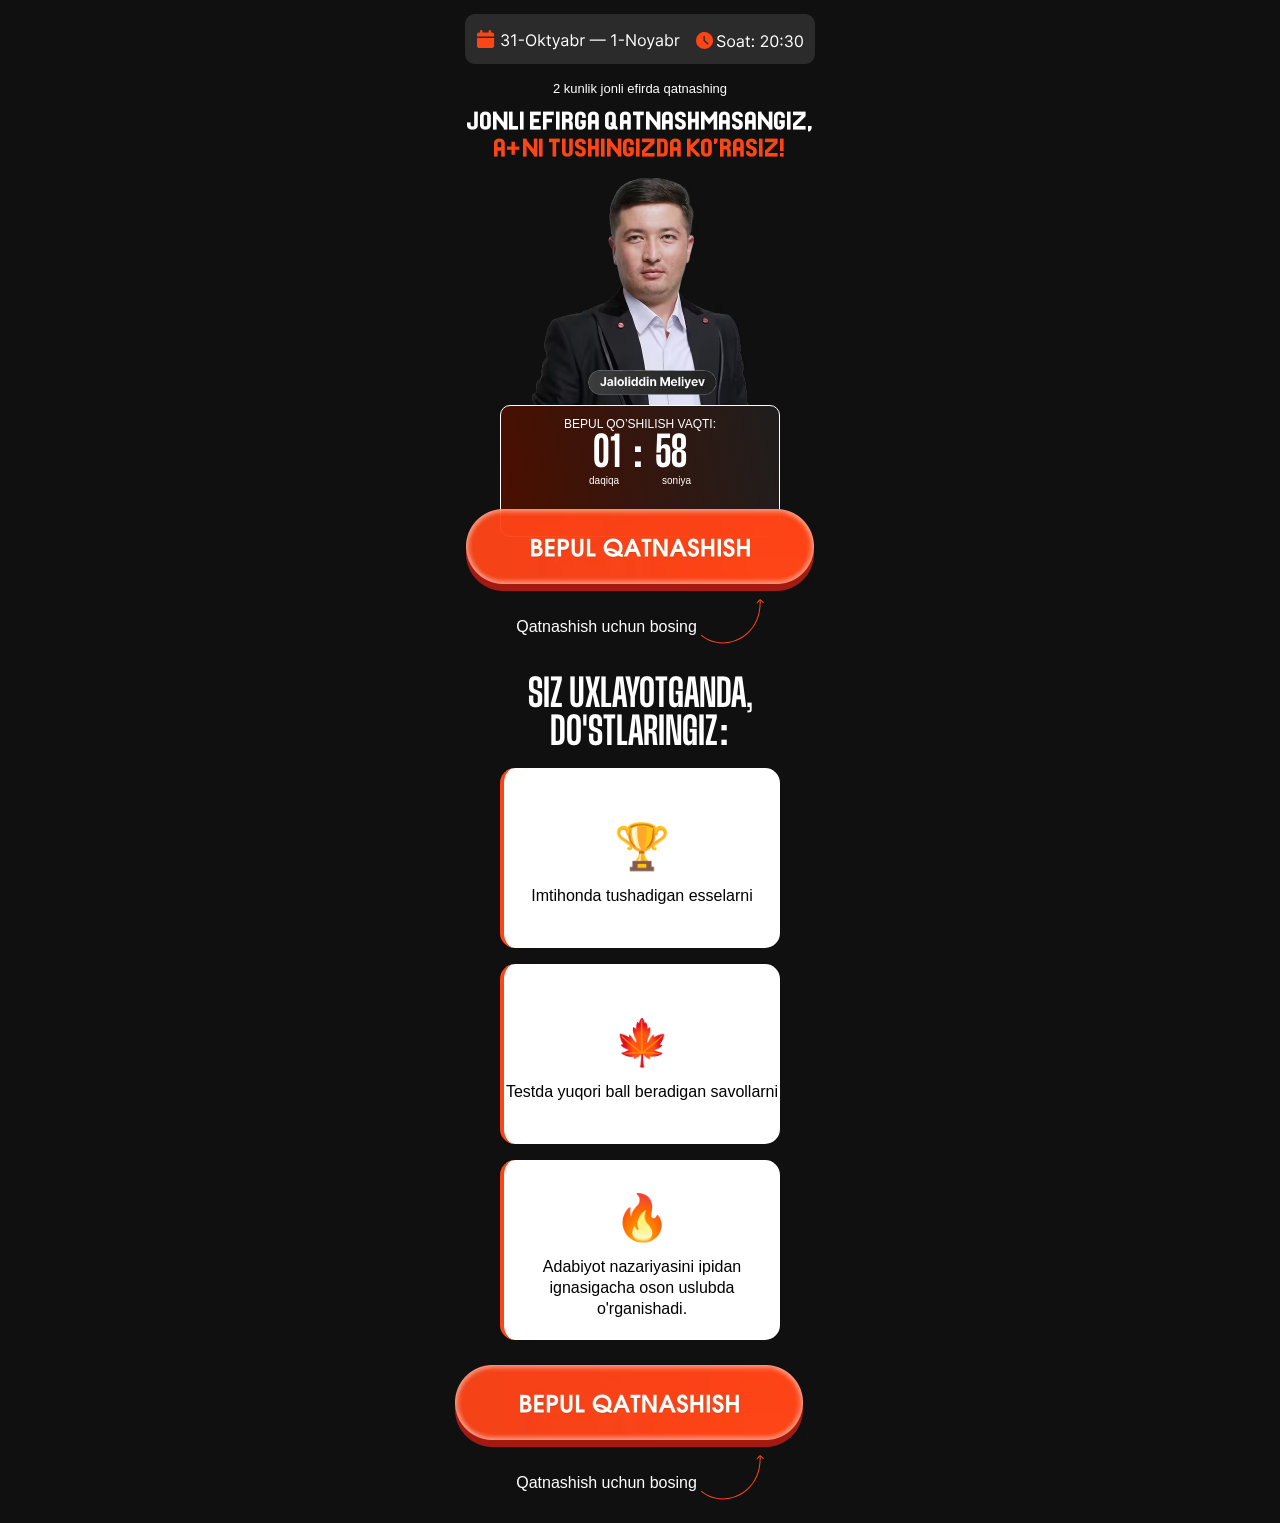
==== commit 1cb178af: "push" ====
--- a/index.html
+++ b/index.html
@@ -6,7 +6,7 @@
     <meta name="viewport" content="width=device-width, initial-scale=1.0">
     <title>Jaloliddin Meliyev</title>
     <style>
-   *{margin:0;padding:0;box-sizing:border-box}html, body{overflow-x:hidden}body{background-color:#101010}.hero{padding-top:14px;padding-bottom:23px}.hero__container{max-width:390px;margin:0 auto;padding:0 10px;position:relative;display:flex;align-items:center;justify-items:center;display:flex;flex-direction:column}.hero__content{display:flex;align-items:center;justify-items:center}.hero__eyebrow{font-family:Inter, sans-serif;font-weight:400;font-size:13px;margin-top:17px;color:white;line-height:130%;text-align:center;margin-bottom:9px}.hero__title{font-family:"Green Hill Sans" , sans-serif;font-weight:400;font-size:clamp(17px, 5.2vw, 18px);color:white;line-height:150%;text-align:center;text-transform:uppercase;margin-bottom:16px}.hero__title-accent{color:#FF4515}.hero__speaker{}.hero__name{margin-top:-40px;margin-left:25px}.hero__timer{background:linear-gradient(258.63deg, #1E1E1E -1.77%, #490F00 94.96%);max-width:280px;border-radius:10px;border:0.5px solid #FFFFFF;margin-top:10px;padding:12px 0 50px 0;width:100%;display:flex;align-items:center;justify-content:center;flex-direction:column}.hero__countdown-title{font-family:Inter, sans-serif;color:white;margin-bottom:4px;font-weight:300;font-size:12px;line-height:100%;letter-spacing:2%;text-align:center;text-transform:uppercase}.hero__countdown-number{font-family:Herokid, sans-serif;font-weight:600;font-size:41.56px;line-height:100%;letter-spacing:2%;text-align:center;text-transform:uppercase;color:white;margin-bottom:1px}.hero__countdown-value{display:flex;align-items:center;gap:43px}.hero__countdown-unit{color:white;font-family:Inter, sans-serif;font-weight:300;font-size:10px;line-height:100%;text-align:center}.hero__button{border:none;margin-top:-28px;background-color:transparent}.hero__button img{height:auto;max-width:348px;width:100%}.hero__buttons{border:none;background-color:transparent}.hero__buttons img{height:auto;max-width:348px;width:100%}.hero__hint{display:flex;align-items:center;justify-content:center;gap:4px;margin-top:18px}.hero__hint svg{margin-top:-10px}.hero__hint-text{color:white;font-family:Inter, sans-serif;font-weight:400;font-size:16px;line-height:100%}.hero__benefits{padding-top:32px}.hero__benefits-title{font-family:Herokid, sans-serif;color:white;text-align:center;margin-bottom:16px;font-weight:600;font-size:38px;line-height:100%;letter-spacing:1%;text-transform:uppercase}.hero__benefits-list{display:flex;flex-direction:column;gap:16px;justify-content:center;align-items:center;margin-bottom:25px}.hero__benefits-item{display:flex;background-color:#fff;border-left:4.5px solid #ff4515;border-radius:15px;max-width:280px;width:100%;height:180px;padding:29px 0 21px 0;flex-direction:column;align-items:center;justify-content:center}.hero__benefits-icon{font-family:Inter, sans-serif;font-weight:400;font-size:45px;line-height:130%;text-align:center;margin-bottom:9px}.hero__benefits-text{font-family:Inter, sans-serif;font-weight:400;font-size:16px;line-height:130%;text-align:center}
+   *{margin:0;padding:0;box-sizing:border-box}html, body{overflow-x:hidden}body{background-color:#101010}.hero{padding-top:14px;padding-bottom:23px}.hero__container{max-width:390px;margin:0 auto;padding:0 10px;position:relative;display:flex;align-items:center;justify-items:center;display:flex;flex-direction:column}.hero__content{display:flex;align-items:center;justify-items:center}.hero__eyebrow{font-family:Inter, sans-serif;font-weight:400;font-size:13px;margin-top:17px;color:white;line-height:130%;text-align:center;margin-bottom:9px}.hero__title{font-family:"Green Hill Sans" , sans-serif;font-weight:400;font-size:clamp(17px, 5.2vw, 18px);color:white;line-height:150%;text-align:center;text-transform:uppercase;margin-bottom:16px}.hero__title-accent{color:#FF4515}.hero__speaker{}.hero__name{margin-top:-40px;margin-left:25px}.hero__timer{background:linear-gradient(258.63deg, #1E1E1E -1.77%, #490F00 94.96%);max-width:280px;border-radius:10px;border:0.5px solid #FFFFFF;margin-top:10px;padding:12px 0 50px 0;width:100%;display:flex;align-items:center;justify-content:center;flex-direction:column}.hero__countdown-title{font-family:Inter, sans-serif;color:white;margin-bottom:4px;font-weight:300;font-size:12px;line-height:100%;letter-spacing:2%;text-align:center;text-transform:uppercase}.hero__countdown-number{font-family:Herokid, sans-serif;font-weight:600;font-size:41.56px;line-height:100%;letter-spacing:2%;text-align:center;text-transform:uppercase;color:white;margin-bottom:1px}.hero__countdown-value{display:flex;align-items:center;gap:43px}.hero__countdown{display: flex;gap: 10px;}.hero__countdown-unit{color:white;font-family:Inter, sans-serif;font-weight:300;font-size:10px;line-height:100%;text-align:center}.hero__button{border:none;margin-top:-28px;background-color:transparent}.hero__button img{height:auto;max-width:348px;width:100%}.hero__buttons{border:none;background-color:transparent}.hero__buttons img{height:auto;max-width:348px;width:100%}.hero__hint{display:flex;align-items:center;justify-content:center;gap:4px;margin-top:18px}.hero__hint svg{margin-top:-10px}.hero__hint-text{color:white;font-family:Inter, sans-serif;font-weight:400;font-size:16px;line-height:100%}.hero__benefits{padding-top:32px}.hero__benefits-title{font-family:Herokid, sans-serif;color:white;text-align:center;margin-bottom:16px;font-weight:600;font-size:38px;line-height:100%;letter-spacing:1%;text-transform:uppercase}.hero__benefits-list{display:flex;flex-direction:column;gap:16px;justify-content:center;align-items:center;margin-bottom:25px}.hero__benefits-item{display:flex;background-color:#fff;border-left:4.5px solid #ff4515;border-radius:15px;max-width:280px;width:100%;height:180px;padding:29px 0 21px 0;flex-direction:column;align-items:center;justify-content:center}.hero__benefits-icon{font-family:Inter, sans-serif;font-weight:400;font-size:45px;line-height:130%;text-align:center;margin-bottom:9px}.hero__benefits-text{font-family:Inter, sans-serif;font-weight:400;font-size:16px;line-height:130%;text-align:center}
     </style>
 
     <link rel="preload" as="style" href="./css/main.css" onload="this.onload=null;this.rel='stylesheet'">
@@ -20,11 +20,14 @@
     <section class="hero">
         <div class="hero__container">
             <div class="hero__content">
-                <svg style="max-width: 350px; width: 100%;" width="350" height="50" viewBox="0 0 350 50" fill="none" xmlns="http://www.w3.org/2000/svg">
+<svg style="max-width: 350px; width: 100%;" width="350" height="50" viewBox="0 0 350 50" fill="none" xmlns="http://www.w3.org/2000/svg">
 <path d="M0 10C0 4.47715 4.47715 0 10 0H340C345.523 0 350 4.47715 350 10V40C350 45.5228 345.523 50 340 50H10C4.47715 50 0 45.5228 0 40V10Z" fill="#2B2B2B"/>
-<path d="M20.5 17.2857C20.5 16.5756 19.9528 16 19.2778 16C18.6028 16 18.0556 16.5756 18.0556 17.2857V18.5714H16.8333C15.8208 18.5714 15 19.4349 15 20.5V22.4286H32.1111V20.5C32.1111 19.4349 31.2903 18.5714 30.2778 18.5714H29.0557V17.2857C29.0557 16.5756 28.5085 16 27.8335 16C27.1584 16 26.6112 16.5756 26.6112 17.2857V18.5714H20.5V17.2857ZM32.1111 24.0357H15V32.0714C15 33.1365 15.8208 34 16.8333 34H30.2778C31.2903 34 32.1111 33.1365 32.1111 32.0714V24.0357Z" fill-rule="evenodd" clip-rule="evenodd" fill="#FD4515"/>
-<path d="M41.3977 20.2727H42.4545V26.5114C42.4545 27.0682 42.3523 27.5412 42.1477 27.9304C41.9432 28.3196 41.6548 28.6151 41.2827 28.8168C40.9105 29.0185 40.4716 29.1193 39.9659 29.1193C39.4886 29.1193 39.0639 29.0327 38.6918 28.8594C38.3196 28.6832 38.027 28.4332 37.8139 28.1094C37.6009 27.7855 37.4943 27.4006 37.4943 26.9545H38.5341C38.5341 27.2017 38.5952 27.4176 38.7173 27.6023C38.8423 27.7841 39.0128 27.9261 39.2287 28.0284C39.4446 28.1307 39.6903 28.1818 39.9659 28.1818C40.2699 28.1818 40.5284 28.1179 40.7415 27.9901C40.9545 27.8622 41.1165 27.6747 41.2273 27.4276C41.3409 27.1776 41.3977 26.8722 41.3977 26.5114V20.2727ZM47.0952 29.1364C46.5043 29.1364 45.9858 28.9957 45.5398 28.7145C45.0966 28.4332 44.75 28.0398 44.5 27.5341C44.2528 27.0284 44.1293 26.4375 44.1293 25.7614C44.1293 25.0795 44.2528 24.4844 44.5 23.9759C44.75 23.4673 45.0966 23.0724 45.5398 22.7912C45.9858 22.5099 46.5043 22.3693 47.0952 22.3693C47.6861 22.3693 48.2031 22.5099 48.6463 22.7912C49.0923 23.0724 49.4389 23.4673 49.6861 23.9759C49.9361 24.4844 50.0611 25.0795 50.0611 25.7614C50.0611 26.4375 49.9361 27.0284 49.6861 27.5341C49.4389 28.0398 49.0923 28.4332 48.6463 28.7145C48.2031 28.9957 47.6861 29.1364 47.0952 29.1364ZM47.0952 28.233C47.544 28.233 47.9134 28.1179 48.2031 27.8878C48.4929 27.6577 48.7074 27.3551 48.8466 26.9801C48.9858 26.6051 49.0554 26.1989 49.0554 25.7614C49.0554 25.3239 48.9858 24.9162 48.8466 24.5384C48.7074 24.1605 48.4929 23.8551 48.2031 23.6222C47.9134 23.3892 47.544 23.2727 47.0952 23.2727C46.6463 23.2727 46.277 23.3892 45.9872 23.6222C45.6974 23.8551 45.483 24.1605 45.3438 24.5384C45.2045 24.9162 45.1349 25.3239 45.1349 25.7614C45.1349 26.1989 45.2045 26.6051 45.3438 26.9801C45.483 27.3551 45.6974 27.6577 45.9872 27.8878C46.277 28.1179 46.6463 28.233 47.0952 28.233ZM52.6019 25.0625V29H51.5962V22.4545H52.5678V23.4773H52.6531C52.8065 23.1449 53.0394 22.8778 53.3519 22.6761C53.6644 22.4716 54.0678 22.3693 54.5621 22.3693C55.0053 22.3693 55.3931 22.4602 55.7255 22.642C56.0579 22.821 56.3164 23.0938 56.5011 23.4602C56.6857 23.8239 56.7781 24.2841 56.7781 24.8409V29H55.7724V24.9091C55.7724 24.3949 55.6388 23.9943 55.3718 23.7074C55.1048 23.4176 54.7383 23.2727 54.2724 23.2727C53.9513 23.2727 53.6644 23.3423 53.4116 23.4815C53.1616 23.6207 52.9641 23.8239 52.8192 24.0909C52.6744 24.358 52.6019 24.6818 52.6019 25.0625ZM59.6214 20.2727V29H58.6158V20.2727H59.6214ZM61.4634 29V22.4545H62.4691V29H61.4634ZM61.9748 21.3636C61.7788 21.3636 61.6097 21.2969 61.4677 21.1634C61.3285 21.0298 61.2589 20.8693 61.2589 20.6818C61.2589 20.4943 61.3285 20.3338 61.4677 20.2003C61.6097 20.0668 61.7788 20 61.9748 20C62.1708 20 62.3384 20.0668 62.4776 20.2003C62.6197 20.3338 62.6907 20.4943 62.6907 20.6818C62.6907 20.8693 62.6197 21.0298 62.4776 21.1634C62.3384 21.2969 62.1708 21.3636 61.9748 21.3636ZM70.4304 29.1364C69.7997 29.1364 69.2557 28.9972 68.7983 28.7188C68.3438 28.4375 67.9929 28.0455 67.7457 27.5426C67.5014 27.0369 67.3793 26.4489 67.3793 25.7784C67.3793 25.108 67.5014 24.517 67.7457 24.0057C67.9929 23.4915 68.3366 23.0909 68.777 22.804C69.2202 22.5142 69.7372 22.3693 70.3281 22.3693C70.669 22.3693 71.0057 22.4261 71.3381 22.5398C71.6705 22.6534 71.973 22.8381 72.2457 23.0938C72.5185 23.3466 72.7358 23.6818 72.8977 24.0994C73.0597 24.517 73.1406 25.0312 73.1406 25.642V26.0682H68.0952V25.1989H72.1179C72.1179 24.8295 72.044 24.5 71.8963 24.2102C71.7514 23.9205 71.544 23.6918 71.2741 23.5241C71.0071 23.3565 70.6918 23.2727 70.3281 23.2727C69.9276 23.2727 69.581 23.3722 69.2884 23.571C68.9986 23.767 68.7756 24.0227 68.6193 24.3381C68.4631 24.6534 68.3849 24.9915 68.3849 25.3523V25.9318C68.3849 26.4261 68.4702 26.8452 68.6406 27.1889C68.8139 27.5298 69.054 27.7898 69.3608 27.9688C69.6676 28.1449 70.0241 28.233 70.4304 28.233C70.6946 28.233 70.9332 28.196 71.1463 28.1222C71.3622 28.0455 71.5483 27.9318 71.7045 27.7812C71.8608 27.6278 71.9815 27.4375 72.0668 27.2102L73.0384 27.483C72.9361 27.8125 72.7642 28.1023 72.5227 28.3523C72.2812 28.5994 71.983 28.7926 71.6278 28.9318C71.2727 29.0682 70.8736 29.1364 70.4304 29.1364ZM77.5852 22.4545V23.3068H74.0568V22.4545H77.5852ZM75.1136 29V21.5511C75.1136 21.1761 75.2017 20.8636 75.3778 20.6136C75.554 20.3636 75.7827 20.1761 76.0639 20.0511C76.3452 19.9261 76.642 19.8636 76.9545 19.8636C77.2017 19.8636 77.4034 19.8835 77.5597 19.9233C77.7159 19.9631 77.8324 20 77.9091 20.0341L77.6193 20.9034C77.5682 20.8864 77.4972 20.8651 77.4062 20.8395C77.3182 20.8139 77.2017 20.8011 77.0568 20.8011C76.7244 20.8011 76.4844 20.8849 76.3366 21.0526C76.1918 21.2202 76.1193 21.4659 76.1193 21.7898V29H75.1136ZM78.9947 29V22.4545H80.0004V29H78.9947ZM79.506 21.3636C79.31 21.3636 79.141 21.2969 78.9989 21.1634C78.8597 21.0298 78.7901 20.8693 78.7901 20.6818C78.7901 20.4943 78.8597 20.3338 78.9989 20.2003C79.141 20.0668 79.31 20 79.506 20C79.7021 20 79.8697 20.0668 80.0089 20.2003C80.1509 20.3338 80.2219 20.4943 80.2219 20.6818C80.2219 20.8693 80.1509 21.0298 80.0089 21.1634C79.8697 21.2969 79.7021 21.3636 79.506 21.3636ZM81.8423 29V22.4545H82.8139V23.4432H82.8821C83.0014 23.1193 83.2173 22.8565 83.5298 22.6548C83.8423 22.4531 84.1946 22.3523 84.5866 22.3523C84.6605 22.3523 84.7528 22.3537 84.8636 22.3565C84.9744 22.3594 85.0582 22.3636 85.1151 22.3693V23.392C85.081 23.3835 85.0028 23.3707 84.8807 23.3537C84.7614 23.3338 84.6349 23.3239 84.5014 23.3239C84.1832 23.3239 83.8991 23.3906 83.6491 23.5241C83.402 23.6548 83.206 23.8366 83.0611 24.0696C82.919 24.2997 82.848 24.5625 82.848 24.858V29H81.8423ZM92.614 29.1193C92.0515 29.1193 91.5501 29.0227 91.1097 28.8295C90.6722 28.6364 90.3242 28.3679 90.0657 28.0241C89.81 27.6776 89.6708 27.2756 89.6481 26.8182H90.7219C90.7447 27.0994 90.8413 27.3423 91.0117 27.5469C91.1822 27.7486 91.4052 27.9048 91.6808 28.0156C91.9563 28.1264 92.2617 28.1818 92.5969 28.1818C92.9719 28.1818 93.3043 28.1165 93.5941 27.9858C93.8839 27.8551 94.1112 27.6733 94.2759 27.4403C94.4407 27.2074 94.5231 26.9375 94.5231 26.6307C94.5231 26.3097 94.4435 26.027 94.2844 25.7827C94.1254 25.5355 93.8924 25.3423 93.5856 25.2031C93.2788 25.0639 92.9038 24.9943 92.4606 24.9943H91.7617V24.0568H92.4606C92.8072 24.0568 93.1111 23.9943 93.3725 23.8693C93.6367 23.7443 93.8427 23.5682 93.9904 23.3409C94.141 23.1136 94.2163 22.8466 94.2163 22.5398C94.2163 22.2443 94.1509 21.9872 94.0202 21.7685C93.8896 21.5497 93.7049 21.3793 93.4663 21.2571C93.2305 21.1349 92.9521 21.0739 92.631 21.0739C92.3299 21.0739 92.0458 21.1293 91.7788 21.2401C91.5146 21.348 91.2986 21.5057 91.131 21.7131C90.9634 21.9176 90.8725 22.1648 90.8583 22.4545H89.8356C89.8526 21.9972 89.9904 21.5966 90.2489 21.2528C90.5075 20.9062 90.8455 20.6364 91.2631 20.4432C91.6836 20.25 92.1452 20.1534 92.6481 20.1534C93.1879 20.1534 93.6509 20.2628 94.0373 20.4815C94.4237 20.6974 94.7205 20.983 94.9279 21.3381C95.1353 21.6932 95.239 22.0767 95.239 22.4886C95.239 22.9801 95.1097 23.3991 94.8512 23.7457C94.5955 24.0923 94.2475 24.3324 93.8072 24.4659V24.5341C94.3583 24.625 94.7887 24.8594 95.0984 25.2372C95.408 25.6122 95.5629 26.0767 95.5629 26.6307C95.5629 27.1051 95.4336 27.5312 95.1751 27.9091C94.9194 28.2841 94.57 28.5795 94.1268 28.7955C93.6836 29.0114 93.1793 29.1193 92.614 29.1193ZM100.374 20.2727V29H99.3171V21.3807H99.266L97.1353 22.7955V21.7216L99.3171 20.2727H100.374ZM106.651 24.7898V25.7273H102.833V24.7898H106.651ZM111.08 29.1364C110.489 29.1364 109.97 28.9957 109.524 28.7145C109.081 28.4332 108.734 28.0398 108.484 27.5341C108.237 27.0284 108.114 26.4375 108.114 25.7614C108.114 25.0795 108.237 24.4844 108.484 23.9759C108.734 23.4673 109.081 23.0724 109.524 22.7912C109.97 22.5099 110.489 22.3693 111.08 22.3693C111.67 22.3693 112.188 22.5099 112.631 22.7912C113.077 23.0724 113.423 23.4673 113.67 23.9759C113.92 24.4844 114.045 25.0795 114.045 25.7614C114.045 26.4375 113.92 27.0284 113.67 27.5341C113.423 28.0398 113.077 28.4332 112.631 28.7145C112.188 28.9957 111.67 29.1364 111.08 29.1364ZM111.08 28.233C111.528 28.233 111.898 28.1179 112.188 27.8878C112.477 27.6577 112.692 27.3551 112.831 26.9801C112.97 26.6051 113.04 26.1989 113.04 25.7614C113.04 25.3239 112.97 24.9162 112.831 24.5384C112.692 24.1605 112.477 23.8551 112.188 23.6222C111.898 23.3892 111.528 23.2727 111.08 23.2727C110.631 23.2727 110.261 23.3892 109.972 23.6222C109.682 23.8551 109.467 24.1605 109.328 24.5384C109.189 24.9162 109.119 25.3239 109.119 25.7614C109.119 26.1989 109.189 26.6051 109.328 26.9801C109.467 27.3551 109.682 27.6577 109.972 27.8878C110.261 28.1179 110.631 28.233 111.08 28.233ZM116.518 26.6136L116.501 25.3693H116.706L119.569 22.4545H120.814L117.762 25.5398H117.677L116.518 26.6136ZM115.581 29V20.2727H116.586V29H115.581ZM119.74 29L117.183 25.7614L117.899 25.0625L121.018 29H119.74ZM124.955 22.4545V23.3068H121.562V22.4545H124.955ZM122.551 20.8864H123.557V27.125C123.557 27.4091 123.598 27.6222 123.68 27.7642C123.766 27.9034 123.874 27.9972 124.004 28.0455C124.138 28.0909 124.278 28.1136 124.426 28.1136C124.537 28.1136 124.628 28.108 124.699 28.0966C124.77 28.0824 124.827 28.071 124.869 28.0625L125.074 28.9659C125.006 28.9915 124.911 29.017 124.788 29.0426C124.666 29.071 124.511 29.0852 124.324 29.0852C124.04 29.0852 123.761 29.0241 123.489 28.902C123.219 28.7798 122.994 28.5938 122.815 28.3438C122.639 28.0938 122.551 27.7784 122.551 27.3977V20.8864ZM127.115 31.4545C126.945 31.4545 126.793 31.4403 126.659 31.4119C126.526 31.3864 126.433 31.3608 126.382 31.3352L126.638 30.4489C126.882 30.5114 127.098 30.5341 127.286 30.517C127.473 30.5 127.639 30.4162 127.784 30.2656C127.932 30.1179 128.067 29.8778 128.189 29.5455L128.376 29.0341L125.956 22.4545H127.047L128.854 27.6705H128.922L130.729 22.4545H131.82L129.041 29.9545C128.916 30.2926 128.761 30.5724 128.577 30.794C128.392 31.0185 128.178 31.1847 127.933 31.2926C127.692 31.4006 127.419 31.4545 127.115 31.4545ZM134.874 29.1534C134.459 29.1534 134.083 29.0753 133.745 28.919C133.407 28.7599 133.138 28.5312 132.939 28.233C132.74 27.9318 132.641 27.5682 132.641 27.142C132.641 26.767 132.715 26.4631 132.863 26.2301C133.01 25.9943 133.208 25.8097 133.455 25.6761C133.702 25.5426 133.975 25.4432 134.273 25.3778C134.574 25.3097 134.877 25.2557 135.181 25.2159C135.578 25.1648 135.901 25.1264 136.148 25.1009C136.398 25.0724 136.58 25.0256 136.694 24.9602C136.81 24.8949 136.868 24.7812 136.868 24.6193V24.5852C136.868 24.1648 136.753 23.8381 136.523 23.6051C136.296 23.3722 135.951 23.2557 135.488 23.2557C135.007 23.2557 134.631 23.3608 134.358 23.571C134.086 23.7812 133.894 24.0057 133.783 24.2443L132.828 23.9034C132.999 23.5057 133.226 23.196 133.51 22.9744C133.797 22.75 134.11 22.5937 134.448 22.5057C134.789 22.4148 135.124 22.3693 135.453 22.3693C135.664 22.3693 135.905 22.3949 136.178 22.446C136.453 22.4943 136.719 22.5952 136.975 22.7486C137.233 22.902 137.448 23.1335 137.618 23.4432C137.789 23.7528 137.874 24.1676 137.874 24.6875V29H136.868V28.1136H136.817C136.749 28.2557 136.635 28.4077 136.476 28.5696C136.317 28.7315 136.105 28.8693 135.841 28.983C135.577 29.0966 135.255 29.1534 134.874 29.1534ZM135.027 28.25C135.425 28.25 135.76 28.1719 136.033 28.0156C136.309 27.8594 136.516 27.6577 136.655 27.4105C136.797 27.1634 136.868 26.9034 136.868 26.6307V25.7102C136.826 25.7614 136.732 25.8082 136.587 25.8509C136.445 25.8906 136.28 25.9261 136.093 25.9574C135.908 25.9858 135.728 26.0114 135.551 26.0341C135.378 26.054 135.238 26.071 135.13 26.0852C134.868 26.1193 134.624 26.1747 134.397 26.2514C134.172 26.3253 133.99 26.4375 133.851 26.5881C133.715 26.7358 133.647 26.9375 133.647 27.1932C133.647 27.5426 133.776 27.8068 134.034 27.9858C134.296 28.1619 134.627 28.25 135.027 28.25ZM139.846 29V20.2727H140.852V23.4943H140.937C141.011 23.3807 141.113 23.2358 141.244 23.0597C141.377 22.8807 141.567 22.7216 141.815 22.5824C142.065 22.4403 142.403 22.3693 142.829 22.3693C143.38 22.3693 143.866 22.5071 144.286 22.7827C144.707 23.0582 145.035 23.4489 145.271 23.9545C145.506 24.4602 145.624 25.0568 145.624 25.7443C145.624 26.4375 145.506 27.0384 145.271 27.5469C145.035 28.0526 144.708 28.4446 144.29 28.723C143.873 28.9986 143.391 29.1364 142.846 29.1364C142.425 29.1364 142.089 29.0668 141.836 28.9276C141.583 28.7855 141.388 28.625 141.252 28.446C141.116 28.2642 141.011 28.1136 140.937 27.9943H140.817V29H139.846ZM140.835 25.7273C140.835 26.2216 140.907 26.6577 141.052 27.0355C141.197 27.4105 141.408 27.7045 141.687 27.9176C141.965 28.1278 142.306 28.233 142.71 28.233C143.13 28.233 143.481 28.1222 143.762 27.9006C144.046 27.6761 144.259 27.375 144.401 26.9972C144.546 26.6165 144.619 26.1932 144.619 25.7273C144.619 25.267 144.548 24.8523 144.406 24.483C144.266 24.1108 144.055 23.8168 143.771 23.6009C143.489 23.3821 143.136 23.2727 142.71 23.2727C142.3 23.2727 141.957 23.3764 141.678 23.5838C141.4 23.7884 141.19 24.0753 141.048 24.4446C140.906 24.8111 140.835 25.2386 140.835 25.7273ZM147.163 29V22.4545H148.134V23.4432H148.202C148.322 23.1193 148.538 22.8565 148.85 22.6548C149.163 22.4531 149.515 22.3523 149.907 22.3523C149.981 22.3523 150.073 22.3537 150.184 22.3565C150.295 22.3594 150.379 22.3636 150.435 22.3693V23.392C150.401 23.3835 150.323 23.3707 150.201 23.3537C150.082 23.3338 149.955 23.3239 149.822 23.3239C149.504 23.3239 149.219 23.3906 148.969 23.5241C148.722 23.6548 148.526 23.8366 148.381 24.0696C148.239 24.2997 148.168 24.5625 148.168 24.858V29H147.163ZM158.054 20.2727V29H156.997V21.3807H156.946L154.815 22.7955V21.7216L156.997 20.2727H158.054ZM164.331 24.7898V25.7273H160.512V24.7898H164.331ZM167.106 25.0625V29H166.1V22.4545H167.072V23.4773H167.157C167.31 23.1449 167.543 22.8778 167.856 22.6761C168.168 22.4716 168.572 22.3693 169.066 22.3693C169.509 22.3693 169.897 22.4602 170.229 22.642C170.562 22.821 170.82 23.0938 171.005 23.4602C171.19 23.8239 171.282 24.2841 171.282 24.8409V29H170.276V24.9091C170.276 24.3949 170.143 23.9943 169.876 23.7074C169.609 23.4176 169.242 23.2727 168.776 23.2727C168.455 23.2727 168.168 23.3423 167.915 23.4815C167.665 23.6207 167.468 23.8239 167.323 24.0909C167.178 24.358 167.106 24.6818 167.106 25.0625ZM175.779 29.1364C175.188 29.1364 174.669 28.9957 174.223 28.7145C173.78 28.4332 173.434 28.0398 173.184 27.5341C172.936 27.0284 172.813 26.4375 172.813 25.7614C172.813 25.0795 172.936 24.4844 173.184 23.9759C173.434 23.4673 173.78 23.0724 174.223 22.7912C174.669 22.5099 175.188 22.3693 175.779 22.3693C176.37 22.3693 176.887 22.5099 177.33 22.7912C177.776 23.0724 178.123 23.4673 178.37 23.9759C178.62 24.4844 178.745 25.0795 178.745 25.7614C178.745 26.4375 178.62 27.0284 178.37 27.5341C178.123 28.0398 177.776 28.4332 177.33 28.7145C176.887 28.9957 176.37 29.1364 175.779 29.1364ZM175.779 28.233C176.228 28.233 176.597 28.1179 176.887 27.8878C177.176 27.6577 177.391 27.3551 177.53 26.9801C177.669 26.6051 177.739 26.1989 177.739 25.7614C177.739 25.3239 177.669 24.9162 177.53 24.5384C177.391 24.1605 177.176 23.8551 176.887 23.6222C176.597 23.3892 176.228 23.2727 175.779 23.2727C175.33 23.2727 174.961 23.3892 174.671 23.6222C174.381 23.8551 174.167 24.1605 174.027 24.5384C173.888 24.9162 173.819 25.3239 173.819 25.7614C173.819 26.1989 173.888 26.6051 174.027 26.9801C174.167 27.3551 174.381 27.6577 174.671 27.8878C174.961 28.1179 175.33 28.233 175.779 28.233ZM180.693 31.4545C180.523 31.4545 180.371 31.4403 180.237 31.4119C180.104 31.3864 180.011 31.3608 179.96 31.3352L180.216 30.4489C180.46 30.5114 180.676 30.5341 180.864 30.517C181.051 30.5 181.217 30.4162 181.362 30.2656C181.51 30.1179 181.645 29.8778 181.767 29.5455L181.955 29.0341L179.534 22.4545H180.625L182.432 27.6705H182.5L184.307 22.4545H185.398L182.619 29.9545C182.494 30.2926 182.339 30.5724 182.155 30.794C181.97 31.0185 181.756 31.1847 181.511 31.2926C181.27 31.4006 180.997 31.4545 180.693 31.4545ZM188.452 29.1534C188.037 29.1534 187.661 29.0753 187.323 28.919C186.985 28.7599 186.716 28.5312 186.517 28.233C186.319 27.9318 186.219 27.5682 186.219 27.142C186.219 26.767 186.293 26.4631 186.441 26.2301C186.588 25.9943 186.786 25.8097 187.033 25.6761C187.28 25.5426 187.553 25.4432 187.851 25.3778C188.152 25.3097 188.455 25.2557 188.759 25.2159C189.157 25.1648 189.479 25.1264 189.726 25.1009C189.976 25.0724 190.158 25.0256 190.272 24.9602C190.388 24.8949 190.446 24.7812 190.446 24.6193V24.5852C190.446 24.1648 190.331 23.8381 190.101 23.6051C189.874 23.3722 189.529 23.2557 189.066 23.2557C188.586 23.2557 188.209 23.3608 187.936 23.571C187.664 23.7812 187.472 24.0057 187.361 24.2443L186.407 23.9034C186.577 23.5057 186.804 23.196 187.088 22.9744C187.375 22.75 187.688 22.5937 188.026 22.5057C188.367 22.4148 188.702 22.3693 189.032 22.3693C189.242 22.3693 189.483 22.3949 189.756 22.446C190.032 22.4943 190.297 22.5952 190.553 22.7486C190.811 22.902 191.026 23.1335 191.196 23.4432C191.367 23.7528 191.452 24.1676 191.452 24.6875V29H190.446V28.1136H190.395C190.327 28.2557 190.213 28.4077 190.054 28.5696C189.895 28.7315 189.684 28.8693 189.419 28.983C189.155 29.0966 188.833 29.1534 188.452 29.1534ZM188.605 28.25C189.003 28.25 189.338 28.1719 189.611 28.0156C189.887 27.8594 190.094 27.6577 190.233 27.4105C190.375 27.1634 190.446 26.9034 190.446 26.6307V25.7102C190.404 25.7614 190.31 25.8082 190.165 25.8509C190.023 25.8906 189.858 25.9261 189.671 25.9574C189.486 25.9858 189.306 26.0114 189.13 26.0341C188.956 26.054 188.816 26.071 188.708 26.0852C188.446 26.1193 188.202 26.1747 187.975 26.2514C187.75 26.3253 187.569 26.4375 187.429 26.5881C187.293 26.7358 187.225 26.9375 187.225 27.1932C187.225 27.5426 187.354 27.8068 187.613 27.9858C187.874 28.1619 188.205 28.25 188.605 28.25ZM193.424 29V20.2727H194.43V23.4943H194.515C194.589 23.3807 194.691 23.2358 194.822 23.0597C194.955 22.8807 195.146 22.7216 195.393 22.5824C195.643 22.4403 195.981 22.3693 196.407 22.3693C196.958 22.3693 197.444 22.5071 197.864 22.7827C198.285 23.0582 198.613 23.4489 198.849 23.9545C199.085 24.4602 199.202 25.0568 199.202 25.7443C199.202 26.4375 199.085 27.0384 198.849 27.5469C198.613 28.0526 198.286 28.4446 197.869 28.723C197.451 28.9986 196.969 29.1364 196.424 29.1364C196.004 29.1364 195.667 29.0668 195.414 28.9276C195.161 28.7855 194.967 28.625 194.83 28.446C194.694 28.2642 194.589 28.1136 194.515 27.9943H194.396V29H193.424ZM194.413 25.7273C194.413 26.2216 194.485 26.6577 194.63 27.0355C194.775 27.4105 194.987 27.7045 195.265 27.9176C195.543 28.1278 195.884 28.233 196.288 28.233C196.708 28.233 197.059 28.1222 197.34 27.9006C197.624 27.6761 197.837 27.375 197.979 26.9972C198.124 26.6165 198.197 26.1932 198.197 25.7273C198.197 25.267 198.126 24.8523 197.984 24.483C197.844 24.1108 197.633 23.8168 197.349 23.6009C197.067 23.3821 196.714 23.2727 196.288 23.2727C195.879 23.2727 195.535 23.3764 195.256 23.5838C194.978 23.7884 194.768 24.0753 194.626 24.4446C194.484 24.8111 194.413 25.2386 194.413 25.7273ZM200.741 29V22.4545H201.712V23.4432H201.781C201.9 23.1193 202.116 22.8565 202.428 22.6548C202.741 22.4531 203.093 22.3523 203.485 22.3523C203.559 22.3523 203.651 22.3537 203.762 22.3565C203.873 22.3594 203.957 22.3636 204.013 22.3693V23.392C203.979 23.3835 203.901 23.3707 203.779 23.3537C203.66 23.3338 203.533 23.3239 203.4 23.3239C203.082 23.3239 202.798 23.3906 202.548 23.5241C202.3 23.6548 202.104 23.8366 201.96 24.0696C201.817 24.2997 201.746 24.5625 201.746 24.858V29H200.741ZM208.717 29V20.2727H209.723V23.4943H209.808C209.882 23.3807 209.984 23.2358 210.115 23.0597C210.248 22.8807 210.439 22.7216 210.686 22.5824C210.936 22.4403 211.274 22.3693 211.7 22.3693C212.251 22.3693 212.737 22.5071 213.157 22.7827C213.578 23.0582 213.906 23.4489 214.142 23.9545C214.377 24.4602 214.495 25.0568 214.495 25.7443C214.495 26.4375 214.377 27.0384 214.142 27.5469C213.906 28.0526 213.579 28.4446 213.162 28.723C212.744 28.9986 212.262 29.1364 211.717 29.1364C211.297 29.1364 210.96 29.0668 210.707 28.9276C210.454 28.7855 210.26 28.625 210.123 28.446C209.987 28.2642 209.882 28.1136 209.808 27.9943H209.689V29H208.717ZM209.706 25.7273C209.706 26.2216 209.778 26.6577 209.923 27.0355C210.068 27.4105 210.279 27.7045 210.558 27.9176C210.836 28.1278 211.177 28.233 211.581 28.233C212.001 28.233 212.352 28.1222 212.633 27.9006C212.917 27.6761 213.13 27.375 213.272 26.9972C213.417 26.6165 213.49 26.1932 213.49 25.7273C213.49 25.267 213.419 24.8523 213.277 24.483C213.137 24.1108 212.926 23.8168 212.642 23.6009C212.36 23.3821 212.007 23.2727 211.581 23.2727C211.172 23.2727 210.828 23.3764 210.549 23.5838C210.271 23.7884 210.061 24.0753 209.919 24.4446C209.777 24.8111 209.706 25.2386 209.706 25.7273ZM218.693 29.1364C218.102 29.1364 217.583 28.9957 217.137 28.7145C216.694 28.4332 216.348 28.0398 216.098 27.5341C215.85 27.0284 215.727 26.4375 215.727 25.7614C215.727 25.0795 215.85 24.4844 216.098 23.9759C216.348 23.4673 216.694 23.0724 217.137 22.7912C217.583 22.5099 218.102 22.3693 218.693 22.3693C219.284 22.3693 219.801 22.5099 220.244 22.7912C220.69 23.0724 221.037 23.4673 221.284 23.9759C221.534 24.4844 221.659 25.0795 221.659 25.7614C221.659 26.4375 221.534 27.0284 221.284 27.5341C221.037 28.0398 220.69 28.4332 220.244 28.7145C219.801 28.9957 219.284 29.1364 218.693 29.1364ZM218.693 28.233C219.142 28.233 219.511 28.1179 219.801 27.8878C220.091 27.6577 220.305 27.3551 220.444 26.9801C220.583 26.6051 220.653 26.1989 220.653 25.7614C220.653 25.3239 220.583 24.9162 220.444 24.5384C220.305 24.1605 220.091 23.8551 219.801 23.6222C219.511 23.3892 219.142 23.2727 218.693 23.2727C218.244 23.2727 217.875 23.3892 217.585 23.6222C217.295 23.8551 217.081 24.1605 216.941 24.5384C216.802 24.9162 216.733 25.3239 216.733 25.7614C216.733 26.1989 216.802 26.6051 216.941 26.9801C217.081 27.3551 217.295 27.6577 217.585 27.8878C217.875 28.1179 218.244 28.233 218.693 28.233ZM224.063 20.2727V23.2727H223.126V20.2727H224.063ZM226.86 20.2727V29H225.854V20.2727H226.86ZM230.628 29.1534C230.213 29.1534 229.837 29.0753 229.499 28.919C229.161 28.7599 228.892 28.5312 228.693 28.233C228.494 27.9318 228.395 27.5682 228.395 27.142C228.395 26.767 228.469 26.4631 228.616 26.2301C228.764 25.9943 228.962 25.8097 229.209 25.6761C229.456 25.5426 229.729 25.4432 230.027 25.3778C230.328 25.3097 230.631 25.2557 230.935 25.2159C231.332 25.1648 231.655 25.1264 231.902 25.1009C232.152 25.0724 232.334 25.0256 232.447 24.9602C232.564 24.8949 232.622 24.7812 232.622 24.6193V24.5852C232.622 24.1648 232.507 23.8381 232.277 23.6051C232.05 23.3722 231.705 23.2557 231.241 23.2557C230.761 23.2557 230.385 23.3608 230.112 23.571C229.839 23.7812 229.648 24.0057 229.537 24.2443L228.582 23.9034C228.753 23.5057 228.98 23.196 229.264 22.9744C229.551 22.75 229.864 22.5937 230.202 22.5057C230.543 22.4148 230.878 22.3693 231.207 22.3693C231.418 22.3693 231.659 22.3949 231.932 22.446C232.207 22.4943 232.473 22.5952 232.729 22.7486C232.987 22.902 233.202 23.1335 233.372 23.4432C233.543 23.7528 233.628 24.1676 233.628 24.6875V29H232.622V28.1136H232.571C232.503 28.2557 232.389 28.4077 232.23 28.5696C232.071 28.7315 231.859 28.8693 231.595 28.983C231.331 29.0966 231.009 29.1534 230.628 29.1534ZM230.781 28.25C231.179 28.25 231.514 28.1719 231.787 28.0156C232.062 27.8594 232.27 27.6577 232.409 27.4105C232.551 27.1634 232.622 26.9034 232.622 26.6307V25.7102C232.58 25.7614 232.486 25.8082 232.341 25.8509C232.199 25.8906 232.034 25.9261 231.847 25.9574C231.662 25.9858 231.482 26.0114 231.305 26.0341C231.132 26.054 230.991 26.071 230.884 26.0852C230.622 26.1193 230.378 26.1747 230.151 26.2514C229.926 26.3253 229.744 26.4375 229.605 26.5881C229.469 26.7358 229.401 26.9375 229.401 27.1932C229.401 27.5426 229.53 27.8068 229.788 27.9858C230.05 28.1619 230.381 28.25 230.781 28.25ZM237.935 29.1364C237.39 29.1364 236.908 28.9986 236.49 28.723C236.073 28.4446 235.746 28.0526 235.51 27.5469C235.275 27.0384 235.157 26.4375 235.157 25.7443C235.157 25.0568 235.275 24.4602 235.51 23.9545C235.746 23.4489 236.074 23.0582 236.495 22.7827C236.915 22.5071 237.401 22.3693 237.952 22.3693C238.378 22.3693 238.715 22.4403 238.962 22.5824C239.212 22.7216 239.402 22.8807 239.533 23.0597C239.667 23.2358 239.77 23.3807 239.844 23.4943H239.929V20.2727H240.935V29H239.963V27.9943H239.844C239.77 28.1136 239.665 28.2642 239.529 28.446C239.392 28.625 239.198 28.7855 238.945 28.9276C238.692 29.0668 238.355 29.1364 237.935 29.1364ZM238.071 28.233C238.475 28.233 238.816 28.1278 239.094 27.9176C239.373 27.7045 239.584 27.4105 239.729 27.0355C239.874 26.6577 239.946 26.2216 239.946 25.7273C239.946 25.2386 239.875 24.8111 239.733 24.4446C239.591 24.0753 239.381 23.7884 239.103 23.5838C238.824 23.3764 238.48 23.2727 238.071 23.2727C237.645 23.2727 237.29 23.3821 237.006 23.6009C236.725 23.8168 236.513 24.1108 236.371 24.483C236.232 24.8523 236.162 25.267 236.162 25.7273C236.162 26.1932 236.233 26.6165 236.375 26.9972C236.52 27.375 236.733 27.6761 237.015 27.9006C237.299 28.1222 237.651 28.233 238.071 28.233ZM242.917 29V22.4545H243.922V29H242.917ZM243.428 21.3636C243.232 21.3636 243.063 21.2969 242.921 21.1634C242.782 21.0298 242.712 20.8693 242.712 20.6818C242.712 20.4943 242.782 20.3338 242.921 20.2003C243.063 20.0668 243.232 20 243.428 20C243.624 20 243.792 20.0668 243.931 20.2003C244.073 20.3338 244.144 20.4943 244.144 20.6818C244.144 20.8693 244.073 21.0298 243.931 21.1634C243.792 21.2969 243.624 21.3636 243.428 21.3636ZM253.776 23.9205L252.872 24.1761C252.815 24.0256 252.732 23.8793 252.621 23.7372C252.513 23.5923 252.365 23.473 252.178 23.3793C251.99 23.2855 251.75 23.2386 251.457 23.2386C251.057 23.2386 250.723 23.331 250.456 23.5156C250.192 23.6974 250.06 23.929 250.06 24.2102C250.06 24.4602 250.151 24.6577 250.332 24.8026C250.514 24.9474 250.798 25.0682 251.185 25.1648L252.156 25.4034C252.741 25.5455 253.178 25.7628 253.464 26.0554C253.751 26.3452 253.895 26.7188 253.895 27.1761C253.895 27.5511 253.787 27.8864 253.571 28.1818C253.358 28.4773 253.06 28.7102 252.676 28.8807C252.293 29.0511 251.847 29.1364 251.338 29.1364C250.67 29.1364 250.118 28.9915 249.68 28.7017C249.243 28.4119 248.966 27.9886 248.849 27.4318L249.804 27.1932C249.895 27.5455 250.067 27.8097 250.32 27.9858C250.575 28.1619 250.909 28.25 251.321 28.25C251.79 28.25 252.162 28.1506 252.438 27.9517C252.716 27.75 252.855 27.5085 252.855 27.2273C252.855 27 252.776 26.8097 252.616 26.6562C252.457 26.5 252.213 26.3835 251.884 26.3068L250.793 26.0511C250.193 25.9091 249.753 25.6889 249.472 25.3906C249.193 25.0895 249.054 24.7131 249.054 24.2614C249.054 23.892 249.158 23.5653 249.365 23.2812C249.575 22.9972 249.861 22.7741 250.222 22.6122C250.585 22.4503 250.997 22.3693 251.457 22.3693C252.105 22.3693 252.614 22.5114 252.983 22.7955C253.355 23.0795 253.619 23.4545 253.776 23.9205ZM258.068 29.1364C257.477 29.1364 256.958 28.9957 256.512 28.7145C256.069 28.4332 255.723 28.0398 255.473 27.5341C255.225 27.0284 255.102 26.4375 255.102 25.7614C255.102 25.0795 255.225 24.4844 255.473 23.9759C255.723 23.4673 256.069 23.0724 256.512 22.7912C256.958 22.5099 257.477 22.3693 258.068 22.3693C258.659 22.3693 259.176 22.5099 259.619 22.7912C260.065 23.0724 260.412 23.4673 260.659 23.9759C260.909 24.4844 261.034 25.0795 261.034 25.7614C261.034 26.4375 260.909 27.0284 260.659 27.5341C260.412 28.0398 260.065 28.4332 259.619 28.7145C259.176 28.9957 258.659 29.1364 258.068 29.1364ZM258.068 28.233C258.517 28.233 258.886 28.1179 259.176 27.8878C259.466 27.6577 259.68 27.3551 259.819 26.9801C259.958 26.6051 260.028 26.1989 260.028 25.7614C260.028 25.3239 259.958 24.9162 259.819 24.5384C259.68 24.1605 259.466 23.8551 259.176 23.6222C258.886 23.3892 258.517 23.2727 258.068 23.2727C257.619 23.2727 257.25 23.3892 256.96 23.6222C256.67 23.8551 256.456 24.1605 256.316 24.5384C256.177 24.9162 256.108 25.3239 256.108 25.7614C256.108 26.1989 256.177 26.6051 256.316 26.9801C256.456 27.3551 256.67 27.6577 256.96 27.8878C257.25 28.1179 257.619 28.233 258.068 28.233ZM264.495 29.1534C264.08 29.1534 263.704 29.0753 263.366 28.919C263.028 28.7599 262.759 28.5312 262.56 28.233C262.362 27.9318 262.262 27.5682 262.262 27.142C262.262 26.767 262.336 26.4631 262.484 26.2301C262.631 25.9943 262.829 25.8097 263.076 25.6761C263.323 25.5426 263.596 25.4432 263.894 25.3778C264.195 25.3097 264.498 25.2557 264.802 25.2159C265.2 25.1648 265.522 25.1264 265.769 25.1009C266.019 25.0724 266.201 25.0256 266.315 24.9602C266.431 24.8949 266.489 24.7812 266.489 24.6193V24.5852C266.489 24.1648 266.374 23.8381 266.144 23.6051C265.917 23.3722 265.572 23.2557 265.109 23.2557C264.629 23.2557 264.252 23.3608 263.979 23.571C263.707 23.7812 263.515 24.0057 263.404 24.2443L262.45 23.9034C262.62 23.5057 262.847 23.196 263.131 22.9744C263.418 22.75 263.731 22.5937 264.069 22.5057C264.41 22.4148 264.745 22.3693 265.075 22.3693C265.285 22.3693 265.526 22.3949 265.799 22.446C266.075 22.4943 266.34 22.5952 266.596 22.7486C266.854 22.902 267.069 23.1335 267.239 23.4432C267.41 23.7528 267.495 24.1676 267.495 24.6875V29H266.489V28.1136H266.438C266.37 28.2557 266.256 28.4077 266.097 28.5696C265.938 28.7315 265.727 28.8693 265.462 28.983C265.198 29.0966 264.876 29.1534 264.495 29.1534ZM264.648 28.25C265.046 28.25 265.381 28.1719 265.654 28.0156C265.93 27.8594 266.137 27.6577 266.276 27.4105C266.418 27.1634 266.489 26.9034 266.489 26.6307V25.7102C266.447 25.7614 266.353 25.8082 266.208 25.8509C266.066 25.8906 265.901 25.9261 265.714 25.9574C265.529 25.9858 265.349 26.0114 265.173 26.0341C264.999 26.054 264.859 26.071 264.751 26.0852C264.489 26.1193 264.245 26.1747 264.018 26.2514C263.793 26.3253 263.612 26.4375 263.472 26.5881C263.336 26.7358 263.268 26.9375 263.268 27.1932C263.268 27.5426 263.397 27.8068 263.656 27.9858C263.917 28.1619 264.248 28.25 264.648 28.25ZM272.177 22.4545V23.3068H268.785V22.4545H272.177ZM269.774 20.8864H270.779V27.125C270.779 27.4091 270.821 27.6222 270.903 27.7642C270.988 27.9034 271.096 27.9972 271.227 28.0455C271.36 28.0909 271.501 28.1136 271.649 28.1136C271.76 28.1136 271.85 28.108 271.922 28.0966C271.993 28.0824 272.049 28.071 272.092 28.0625L272.297 28.9659C272.228 28.9915 272.133 29.017 272.011 29.0426C271.889 29.071 271.734 29.0852 271.547 29.0852C271.262 29.0852 270.984 29.0241 270.711 28.902C270.441 28.7798 270.217 28.5938 270.038 28.3438C269.862 28.0938 269.774 27.7784 269.774 27.3977V20.8864ZM277.048 29V28.233L279.929 25.0795C280.267 24.7102 280.545 24.3892 280.764 24.1165C280.983 23.8409 281.145 23.5824 281.25 23.3409C281.358 23.0966 281.412 22.8409 281.412 22.5739C281.412 22.267 281.338 22.0014 281.19 21.777C281.045 21.5526 280.846 21.3793 280.593 21.2571C280.341 21.1349 280.056 21.0739 279.741 21.0739C279.406 21.0739 279.113 21.1435 278.863 21.2827C278.616 21.419 278.424 21.6108 278.288 21.858C278.154 22.1051 278.088 22.3949 278.088 22.7273H277.082C277.082 22.2159 277.2 21.767 277.436 21.3807C277.672 20.9943 277.993 20.6932 278.399 20.4773C278.808 20.2614 279.267 20.1534 279.775 20.1534C280.287 20.1534 280.74 20.2614 281.135 20.4773C281.529 20.6932 281.839 20.9844 282.064 21.3509C282.288 21.7173 282.4 22.125 282.4 22.5739C282.4 22.8949 282.342 23.2088 282.225 23.5156C282.112 23.8196 281.913 24.1591 281.629 24.5341C281.348 24.9062 280.957 25.3608 280.457 25.8977L278.497 27.9943V28.0625H282.554V29H277.048ZM287.16 29.1193C286.518 29.1193 285.971 28.9446 285.52 28.5952C285.068 28.2429 284.723 27.733 284.484 27.0653C284.245 26.3949 284.126 25.5852 284.126 24.6364C284.126 23.6932 284.245 22.8878 284.484 22.2202C284.725 21.5497 285.072 21.0384 285.524 20.6861C285.978 20.331 286.524 20.1534 287.16 20.1534C287.797 20.1534 288.341 20.331 288.792 20.6861C289.247 21.0384 289.593 21.5497 289.832 22.2202C290.074 22.8878 290.194 23.6932 290.194 24.6364C290.194 25.5852 290.075 26.3949 289.836 27.0653C289.598 27.733 289.252 28.2429 288.801 28.5952C288.349 28.9446 287.802 29.1193 287.16 29.1193ZM287.16 28.1818C287.797 28.1818 288.291 27.875 288.643 27.2614C288.995 26.6477 289.172 25.7727 289.172 24.6364C289.172 23.8807 289.091 23.2372 288.929 22.706C288.77 22.1747 288.539 21.7699 288.238 21.4915C287.94 21.2131 287.581 21.0739 287.16 21.0739C286.529 21.0739 286.037 21.3849 285.681 22.0071C285.326 22.6264 285.149 23.5028 285.149 24.6364C285.149 25.392 285.228 26.0341 285.387 26.5625C285.547 27.0909 285.775 27.4929 286.074 27.7685C286.375 28.044 286.737 28.1818 287.16 28.1818ZM292.564 27.8835C292.353 27.8835 292.173 27.8082 292.022 27.6577C291.872 27.5071 291.797 27.3267 291.797 27.1165C291.797 26.9062 291.872 26.7259 292.022 26.5753C292.173 26.4247 292.353 26.3494 292.564 26.3494C292.774 26.3494 292.954 26.4247 293.105 26.5753C293.255 26.7259 293.331 26.9062 293.331 27.1165C293.331 27.2557 293.295 27.3835 293.224 27.5C293.156 27.6165 293.064 27.7102 292.947 27.7812C292.833 27.8494 292.706 27.8835 292.564 27.8835ZM292.564 23.4688C292.353 23.4688 292.173 23.3935 292.022 23.2429C291.872 23.0923 291.797 22.9119 291.797 22.7017C291.797 22.4915 291.872 22.3111 292.022 22.1605C292.173 22.0099 292.353 21.9347 292.564 21.9347C292.774 21.9347 292.954 22.0099 293.105 22.1605C293.255 22.3111 293.331 22.4915 293.331 22.7017C293.331 22.8409 293.295 22.9688 293.224 23.0852C293.156 23.2017 293.064 23.2955 292.947 23.3665C292.833 23.4347 292.706 23.4688 292.564 23.4688ZM298.067 29.1193C297.505 29.1193 297.003 29.0227 296.563 28.8295C296.125 28.6364 295.777 28.3679 295.519 28.0241C295.263 27.6776 295.124 27.2756 295.101 26.8182H296.175C296.198 27.0994 296.294 27.3423 296.465 27.5469C296.635 27.7486 296.858 27.9048 297.134 28.0156C297.409 28.1264 297.715 28.1818 298.05 28.1818C298.425 28.1818 298.757 28.1165 299.047 27.9858C299.337 27.8551 299.564 27.6733 299.729 27.4403C299.894 27.2074 299.976 26.9375 299.976 26.6307C299.976 26.3097 299.897 26.027 299.738 25.7827C299.578 25.5355 299.346 25.3423 299.039 25.2031C298.732 25.0639 298.357 24.9943 297.914 24.9943H297.215V24.0568H297.914C298.26 24.0568 298.564 23.9943 298.826 23.8693C299.09 23.7443 299.296 23.5682 299.444 23.3409C299.594 23.1136 299.669 22.8466 299.669 22.5398C299.669 22.2443 299.604 21.9872 299.473 21.7685C299.343 21.5497 299.158 21.3793 298.919 21.2571C298.684 21.1349 298.405 21.0739 298.084 21.0739C297.783 21.0739 297.499 21.1293 297.232 21.2401C296.968 21.348 296.752 21.5057 296.584 21.7131C296.417 21.9176 296.326 22.1648 296.311 22.4545H295.289C295.306 21.9972 295.444 21.5966 295.702 21.2528C295.961 20.9062 296.299 20.6364 296.716 20.4432C297.137 20.25 297.598 20.1534 298.101 20.1534C298.641 20.1534 299.104 20.2628 299.49 20.4815C299.877 20.6974 300.174 20.983 300.381 21.3381C300.588 21.6932 300.692 22.0767 300.692 22.4886C300.692 22.9801 300.563 23.3991 300.304 23.7457C300.049 24.0923 299.701 24.3324 299.26 24.4659V24.5341C299.811 24.625 300.242 24.8594 300.551 25.2372C300.861 25.6122 301.016 26.0767 301.016 26.6307C301.016 27.1051 300.887 27.5312 300.628 27.9091C300.373 28.2841 300.023 28.5795 299.58 28.7955C299.137 29.0114 298.632 29.1193 298.067 29.1193ZM305.605 29.1193C304.963 29.1193 304.417 28.9446 303.965 28.5952C303.513 28.2429 303.168 27.733 302.929 27.0653C302.691 26.3949 302.571 25.5852 302.571 24.6364C302.571 23.6932 302.691 22.8878 302.929 22.2202C303.171 21.5497 303.517 21.0384 303.969 20.6861C304.424 20.331 304.969 20.1534 305.605 20.1534C306.242 20.1534 306.786 20.331 307.238 20.6861C307.692 21.0384 308.039 21.5497 308.277 22.2202C308.519 22.8878 308.64 23.6932 308.64 24.6364C308.64 25.5852 308.52 26.3949 308.282 27.0653C308.043 27.733 307.698 28.2429 307.246 28.5952C306.794 28.9446 306.248 29.1193 305.605 29.1193ZM305.605 28.1818C306.242 28.1818 306.736 27.875 307.088 27.2614C307.441 26.6477 307.617 25.7727 307.617 24.6364C307.617 23.8807 307.536 23.2372 307.374 22.706C307.215 22.1747 306.985 21.7699 306.684 21.4915C306.385 21.2131 306.026 21.0739 305.605 21.0739C304.975 21.0739 304.482 21.3849 304.127 22.0071C303.772 22.6264 303.594 23.5028 303.594 24.6364C303.594 25.392 303.674 26.0341 303.833 26.5625C303.992 27.0909 304.221 27.4929 304.519 27.7685C304.82 28.044 305.182 28.1818 305.605 28.1818ZM316.123 29.1364C315.577 29.1364 315.096 28.9986 314.678 28.723C314.26 28.4446 313.934 28.0526 313.698 27.5469C313.462 27.0384 313.344 26.4375 313.344 25.7443C313.344 25.0568 313.462 24.4602 313.698 23.9545C313.934 23.4489 314.262 23.0582 314.682 22.7827C315.103 22.5071 315.588 22.3693 316.14 22.3693C316.566 22.3693 316.902 22.4403 317.15 22.5824C317.4 22.7216 317.59 22.8807 317.721 23.0597C317.854 23.2358 317.958 23.3807 318.032 23.4943H318.117V20.2727H319.123V29H318.151V27.9943H318.032C317.958 28.1136 317.853 28.2642 317.716 28.446C317.58 28.625 317.385 28.7855 317.132 28.9276C316.88 29.0668 316.543 29.1364 316.123 29.1364ZM316.259 28.233C316.662 28.233 317.003 28.1278 317.282 27.9176C317.56 27.7045 317.772 27.4105 317.917 27.0355C318.061 26.6577 318.134 26.2216 318.134 25.7273C318.134 25.2386 318.063 24.8111 317.921 24.4446C317.779 24.0753 317.569 23.7884 317.29 23.5838C317.012 23.3764 316.668 23.2727 316.259 23.2727C315.833 23.2727 315.478 23.3821 315.194 23.6009C314.912 23.8168 314.701 24.1108 314.559 24.483C314.419 24.8523 314.35 25.267 314.35 25.7273C314.35 26.1932 314.421 26.6165 314.563 26.9972C314.708 27.375 314.921 27.6761 315.202 27.9006C315.486 28.1222 315.838 28.233 316.259 28.233ZM323.03 29.1534C322.615 29.1534 322.239 29.0753 321.901 28.919C321.563 28.7599 321.294 28.5312 321.096 28.233C320.897 27.9318 320.797 27.5682 320.797 27.142C320.797 26.767 320.871 26.4631 321.019 26.2301C321.167 25.9943 321.364 25.8097 321.611 25.6761C321.858 25.5426 322.131 25.4432 322.429 25.3778C322.73 25.3097 323.033 25.2557 323.337 25.2159C323.735 25.1648 324.057 25.1264 324.304 25.1009C324.554 25.0724 324.736 25.0256 324.85 24.9602C324.966 24.8949 325.025 24.7812 325.025 24.6193V24.5852C325.025 24.1648 324.909 23.8381 324.679 23.6051C324.452 23.3722 324.107 23.2557 323.644 23.2557C323.164 23.2557 322.787 23.3608 322.515 23.571C322.242 23.7812 322.05 24.0057 321.939 24.2443L320.985 23.9034C321.155 23.5057 321.382 23.196 321.667 22.9744C321.953 22.75 322.266 22.5937 322.604 22.5057C322.945 22.4148 323.28 22.3693 323.61 22.3693C323.82 22.3693 324.061 22.3949 324.334 22.446C324.61 22.4943 324.875 22.5952 325.131 22.7486C325.39 22.902 325.604 23.1335 325.775 23.4432C325.945 23.7528 326.03 24.1676 326.03 24.6875V29H325.025V28.1136H324.973C324.905 28.2557 324.792 28.4077 324.632 28.5696C324.473 28.7315 324.262 28.8693 323.998 28.983C323.733 29.0966 323.411 29.1534 323.03 29.1534ZM323.184 28.25C323.581 28.25 323.917 28.1719 324.189 28.0156C324.465 27.8594 324.672 27.6577 324.811 27.4105C324.953 27.1634 325.025 26.9034 325.025 26.6307V25.7102C324.982 25.7614 324.888 25.8082 324.743 25.8509C324.601 25.8906 324.436 25.9261 324.249 25.9574C324.064 25.9858 323.884 26.0114 323.708 26.0341C323.534 26.054 323.394 26.071 323.286 26.0852C323.025 26.1193 322.78 26.1747 322.553 26.2514C322.328 26.3253 322.147 26.4375 322.007 26.5881C321.871 26.7358 321.803 26.9375 321.803 27.1932C321.803 27.5426 321.932 27.8068 322.191 27.9858C322.452 28.1619 322.783 28.25 323.184 28.25Z" fill="white"/>
+<path d="M17.5 17.2857C17.5 16.5756 16.9528 16 16.2778 16C15.6028 16 15.0556 16.5756 15.0556 17.2857V18.5714H13.8333C12.8208 18.5714 12 19.4349 12 20.5V22.4286H29.1111V20.5C29.1111 19.4349 28.2903 18.5714 27.2778 18.5714H26.0557V17.2857C26.0557 16.5756 25.5085 16 24.8335 16C24.1584 16 23.6112 16.5756 23.6112 17.2857V18.5714H17.5V17.2857ZM29.1111 24.0357H12V32.0714C12 33.1365 12.8208 34 13.8333 34H27.2778C28.2903 34 29.1111 33.1365 29.1111 32.0714V24.0357Z" fill-rule="evenodd" clip-rule="evenodd" fill="#FD4515"/>
+<path d="M40.1364 32.1591C39.3864 32.1591 38.7178 32.0303 38.1307 31.7727C37.5473 31.5152 37.0833 31.1572 36.7386 30.6989C36.3977 30.2367 36.2121 29.7008 36.1818 29.0909H37.6136C37.6439 29.4659 37.7727 29.7898 38 30.0625C38.2273 30.3314 38.5246 30.5398 38.892 30.6875C39.2595 30.8352 39.6667 30.9091 40.1136 30.9091C40.6136 30.9091 41.0568 30.822 41.4432 30.6477C41.8295 30.4735 42.1326 30.2311 42.3523 29.9205C42.572 29.6098 42.6818 29.25 42.6818 28.8409C42.6818 28.4129 42.5758 28.036 42.3636 27.7102C42.1515 27.3807 41.8409 27.1231 41.4318 26.9375C41.0227 26.7519 40.5227 26.6591 39.9318 26.6591H39V25.4091H39.9318C40.3939 25.4091 40.7992 25.3258 41.1477 25.1591C41.5 24.9924 41.7746 24.7576 41.9716 24.4545C42.1723 24.1515 42.2727 23.7955 42.2727 23.3864C42.2727 22.9924 42.1856 22.6496 42.0114 22.358C41.8371 22.0663 41.5909 21.839 41.2727 21.6761C40.9583 21.5133 40.5871 21.4318 40.1591 21.4318C39.7576 21.4318 39.3788 21.5057 39.0227 21.6534C38.6705 21.7973 38.3826 22.0076 38.1591 22.2841C37.9356 22.5568 37.8144 22.8864 37.7955 23.2727H36.4318C36.4545 22.6629 36.6383 22.1288 36.983 21.6705C37.3277 21.2083 37.7784 20.8485 38.3352 20.5909C38.8958 20.3333 39.5114 20.2045 40.1818 20.2045C40.9015 20.2045 41.5189 20.3504 42.0341 20.642C42.5492 20.9299 42.9451 21.3106 43.2216 21.7841C43.4981 22.2576 43.6364 22.7689 43.6364 23.3182C43.6364 23.9735 43.464 24.5322 43.1193 24.9943C42.7784 25.4564 42.3144 25.7765 41.7273 25.9545V26.0455C42.4621 26.1667 43.036 26.4792 43.4489 26.983C43.8617 27.483 44.0682 28.1023 44.0682 28.8409C44.0682 29.4735 43.8958 30.0417 43.5511 30.5455C43.2102 31.0455 42.7443 31.4394 42.1534 31.7273C41.5625 32.0152 40.8902 32.1591 40.1364 32.1591ZM50.483 20.3636V32H49.0739V21.8409H49.0057L46.1648 23.7273V22.2955L49.0739 20.3636H50.483ZM58.8523 25.5568V26.8068H53.7614V25.5568H58.8523ZM71.2116 26.1818C71.2116 27.4091 70.9901 28.4697 70.5469 29.3636C70.1037 30.2576 69.4957 30.947 68.723 31.4318C67.9503 31.9167 67.0677 32.1591 66.0753 32.1591C65.0829 32.1591 64.2003 31.9167 63.4276 31.4318C62.6548 30.947 62.0469 30.2576 61.6037 29.3636C61.1605 28.4697 60.9389 27.4091 60.9389 26.1818C60.9389 24.9545 61.1605 23.8939 61.6037 23C62.0469 22.1061 62.6548 21.4167 63.4276 20.9318C64.2003 20.447 65.0829 20.2045 66.0753 20.2045C67.0677 20.2045 67.9503 20.447 68.723 20.9318C69.4957 21.4167 70.1037 22.1061 70.5469 23C70.9901 23.8939 71.2116 24.9545 71.2116 26.1818ZM69.848 26.1818C69.848 25.1742 69.6795 24.3239 69.3423 23.6307C69.009 22.9375 68.5563 22.4129 67.9844 22.0568C67.4162 21.7008 66.7798 21.5227 66.0753 21.5227C65.3707 21.5227 64.7325 21.7008 64.1605 22.0568C63.5923 22.4129 63.1397 22.9375 62.8026 23.6307C62.4692 24.3239 62.3026 25.1742 62.3026 26.1818C62.3026 27.1894 62.4692 28.0398 62.8026 28.733C63.1397 29.4261 63.5923 29.9508 64.1605 30.3068C64.7325 30.6629 65.3707 30.8409 66.0753 30.8409C66.7798 30.8409 67.4162 30.6629 67.9844 30.3068C68.5563 29.9508 69.009 29.4261 69.3423 28.733C69.6795 28.0398 69.848 27.1894 69.848 26.1818ZM74.6491 28.8182L74.6264 27.1591H74.8991L78.7173 23.2727H80.3764L76.3082 27.3864H76.1946L74.6491 28.8182ZM73.3991 32V20.3636H74.7401V32H73.3991ZM78.9446 32L75.5355 27.6818L76.4901 26.75L80.6491 32H78.9446ZM85.8977 23.2727V24.4091H81.375V23.2727H85.8977ZM82.6932 21.1818H84.0341V29.5C84.0341 29.8788 84.089 30.1629 84.1989 30.3523C84.3125 30.5379 84.4564 30.6629 84.6307 30.7273C84.8087 30.7879 84.9962 30.8182 85.1932 30.8182C85.3409 30.8182 85.4621 30.8106 85.5568 30.7955C85.6515 30.7765 85.7273 30.7614 85.7841 30.75L86.0568 31.9545C85.9659 31.9886 85.839 32.0227 85.6761 32.0568C85.5133 32.0947 85.3068 32.1136 85.0568 32.1136C84.678 32.1136 84.3068 32.0322 83.9432 31.8693C83.5833 31.7064 83.2841 31.4583 83.0455 31.125C82.8106 30.7917 82.6932 30.3712 82.6932 29.8636V21.1818ZM88.7784 35.2727C88.5511 35.2727 88.3485 35.2538 88.1705 35.2159C87.9924 35.1818 87.8693 35.1477 87.8011 35.1136L88.142 33.9318C88.4678 34.0152 88.7557 34.0455 89.0057 34.0227C89.2557 34 89.4773 33.8883 89.6705 33.6875C89.8674 33.4905 90.0473 33.1705 90.2102 32.7273L90.4602 32.0455L87.233 23.2727H88.6875L91.0966 30.2273H91.1875L93.5966 23.2727H95.0511L91.3466 33.2727C91.1799 33.7235 90.9735 34.0966 90.7273 34.392C90.4811 34.6913 90.1951 34.9129 89.8693 35.0568C89.5473 35.2008 89.1837 35.2727 88.7784 35.2727ZM99.1236 32.2045C98.5705 32.2045 98.0687 32.1004 97.6179 31.892C97.1671 31.6799 96.8092 31.375 96.544 30.9773C96.2789 30.5758 96.1463 30.0909 96.1463 29.5227C96.1463 29.0227 96.2448 28.6174 96.4418 28.3068C96.6387 27.9924 96.902 27.7462 97.2315 27.5682C97.5611 27.3902 97.9247 27.2576 98.3224 27.1705C98.724 27.0795 99.1274 27.0076 99.5327 26.9545C100.063 26.8864 100.493 26.8352 100.822 26.8011C101.156 26.7633 101.398 26.7008 101.55 26.6136C101.705 26.5265 101.783 26.375 101.783 26.1591V26.1136C101.783 25.553 101.629 25.1174 101.322 24.8068C101.019 24.4962 100.559 24.3409 99.9418 24.3409C99.3016 24.3409 98.7997 24.4811 98.4361 24.7614C98.0724 25.0417 97.8168 25.3409 97.669 25.6591L96.3963 25.2045C96.6236 24.6742 96.9266 24.2614 97.3054 23.9659C97.688 23.6667 98.1046 23.4583 98.5554 23.3409C99.0099 23.2197 99.4569 23.1591 99.8963 23.1591C100.177 23.1591 100.499 23.1932 100.862 23.2614C101.23 23.3258 101.584 23.4602 101.925 23.6648C102.269 23.8693 102.555 24.178 102.783 24.5909C103.01 25.0038 103.124 25.5568 103.124 26.25V32H101.783V30.8182H101.714C101.624 31.0076 101.472 31.2102 101.26 31.4261C101.048 31.642 100.766 31.8258 100.413 31.9773C100.061 32.1288 99.6312 32.2045 99.1236 32.2045ZM99.3281 31C99.8584 31 100.305 30.8958 100.669 30.6875C101.036 30.4792 101.313 30.2102 101.499 29.8807C101.688 29.5511 101.783 29.2045 101.783 28.8409V27.6136C101.726 27.6818 101.601 27.7443 101.408 27.8011C101.218 27.8542 100.999 27.9015 100.749 27.9432C100.502 27.9811 100.262 28.0152 100.027 28.0455C99.7959 28.072 99.6084 28.0947 99.4645 28.1136C99.116 28.1591 98.7902 28.233 98.4872 28.3352C98.188 28.4337 97.9455 28.5833 97.7599 28.7841C97.5781 28.9811 97.4872 29.25 97.4872 29.5909C97.4872 30.0568 97.6596 30.4091 98.0043 30.6477C98.3527 30.8826 98.794 31 99.3281 31ZM105.753 32V20.3636H107.094V24.6591H107.207C107.306 24.5076 107.442 24.3144 107.616 24.0795C107.795 23.8409 108.048 23.6288 108.378 23.4432C108.711 23.2538 109.162 23.1591 109.73 23.1591C110.465 23.1591 111.113 23.3428 111.673 23.7102C112.234 24.0777 112.671 24.5985 112.986 25.2727C113.3 25.947 113.457 26.7424 113.457 27.6591C113.457 28.5833 113.3 29.3845 112.986 30.0625C112.671 30.7367 112.236 31.2595 111.679 31.6307C111.122 31.9981 110.48 32.1818 109.753 32.1818C109.192 32.1818 108.743 32.089 108.406 31.9034C108.069 31.714 107.81 31.5 107.628 31.2614C107.446 31.0189 107.306 30.8182 107.207 30.6591H107.048V32H105.753ZM107.071 27.6364C107.071 28.2955 107.168 28.8769 107.361 29.3807C107.554 29.8807 107.836 30.2727 108.207 30.5568C108.579 30.8371 109.033 30.9773 109.571 30.9773C110.132 30.9773 110.599 30.8295 110.974 30.5341C111.353 30.2348 111.637 29.8333 111.827 29.3295C112.02 28.822 112.116 28.2576 112.116 27.6364C112.116 27.0227 112.022 26.4697 111.832 25.9773C111.647 25.4811 111.365 25.089 110.986 24.8011C110.611 24.5095 110.139 24.3636 109.571 24.3636C109.026 24.3636 108.567 24.5019 108.196 24.7784C107.825 25.0511 107.545 25.4337 107.355 25.9261C107.166 26.4148 107.071 26.9848 107.071 27.6364ZM115.509 32V23.2727H116.804V24.5909H116.895C117.054 24.1591 117.342 23.8087 117.759 23.5398C118.175 23.2708 118.645 23.1364 119.168 23.1364C119.266 23.1364 119.389 23.1383 119.537 23.142C119.685 23.1458 119.796 23.1515 119.872 23.1591V24.5227C119.827 24.5114 119.723 24.4943 119.56 24.4716C119.401 24.4451 119.232 24.4318 119.054 24.4318C118.63 24.4318 118.251 24.5208 117.918 24.6989C117.588 24.8731 117.327 25.1155 117.134 25.4261C116.944 25.733 116.849 26.0833 116.849 26.4773V32H115.509ZM140.734 25.5568V26.8068H124.734V25.5568H140.734ZM150.53 20.3636V32H149.121V21.8409H149.053L146.212 23.7273V22.2955L149.121 20.3636H150.53ZM158.899 25.5568V26.8068H153.808V25.5568H158.899ZM170.668 20.3636V32H169.304L162.963 22.8636H162.849V32H161.44V20.3636H162.804L169.168 29.5227H169.281V20.3636H170.668ZM176.851 32.1818C176.063 32.1818 175.372 31.9943 174.777 31.6193C174.186 31.2443 173.724 30.7197 173.391 30.0455C173.061 29.3712 172.896 28.5833 172.896 27.6818C172.896 26.7727 173.061 25.9792 173.391 25.3011C173.724 24.6231 174.186 24.0966 174.777 23.7216C175.372 23.3466 176.063 23.1591 176.851 23.1591C177.639 23.1591 178.328 23.3466 178.919 23.7216C179.514 24.0966 179.976 24.6231 180.305 25.3011C180.639 25.9792 180.805 26.7727 180.805 27.6818C180.805 28.5833 180.639 29.3712 180.305 30.0455C179.976 30.7197 179.514 31.2443 178.919 31.6193C178.328 31.9943 177.639 32.1818 176.851 32.1818ZM176.851 30.9773C177.449 30.9773 177.942 30.8239 178.328 30.517C178.714 30.2102 179 29.8068 179.186 29.3068C179.372 28.8068 179.464 28.2652 179.464 27.6818C179.464 27.0985 179.372 26.5549 179.186 26.0511C179 25.5473 178.714 25.1402 178.328 24.8295C177.942 24.5189 177.449 24.3636 176.851 24.3636C176.252 24.3636 175.76 24.5189 175.374 24.8295C174.987 25.1402 174.701 25.5473 174.516 26.0511C174.33 26.5549 174.237 27.0985 174.237 27.6818C174.237 28.2652 174.33 28.8068 174.516 29.3068C174.701 29.8068 174.987 30.2102 175.374 30.517C175.76 30.8239 176.252 30.9773 176.851 30.9773ZM183.403 35.2727C183.176 35.2727 182.973 35.2538 182.795 35.2159C182.617 35.1818 182.494 35.1477 182.426 35.1136L182.767 33.9318C183.093 34.0152 183.381 34.0455 183.631 34.0227C183.881 34 184.102 33.8883 184.295 33.6875C184.492 33.4905 184.672 33.1705 184.835 32.7273L185.085 32.0455L181.858 23.2727H183.312L185.722 30.2273H185.812L188.222 23.2727H189.676L185.972 33.2727C185.805 33.7235 185.598 34.0966 185.352 34.392C185.106 34.6913 184.82 34.9129 184.494 35.0568C184.172 35.2008 183.809 35.2727 183.403 35.2727ZM193.749 32.2045C193.196 32.2045 192.694 32.1004 192.243 31.892C191.792 31.6799 191.434 31.375 191.169 30.9773C190.904 30.5758 190.771 30.0909 190.771 29.5227C190.771 29.0227 190.87 28.6174 191.067 28.3068C191.264 27.9924 191.527 27.7462 191.857 27.5682C192.186 27.3902 192.55 27.2576 192.947 27.1705C193.349 27.0795 193.752 27.0076 194.158 26.9545C194.688 26.8864 195.118 26.8352 195.447 26.8011C195.781 26.7633 196.023 26.7008 196.175 26.6136C196.33 26.5265 196.408 26.375 196.408 26.1591V26.1136C196.408 25.553 196.254 25.1174 195.947 24.8068C195.644 24.4962 195.184 24.3409 194.567 24.3409C193.927 24.3409 193.425 24.4811 193.061 24.7614C192.697 25.0417 192.442 25.3409 192.294 25.6591L191.021 25.2045C191.249 24.6742 191.552 24.2614 191.93 23.9659C192.313 23.6667 192.73 23.4583 193.18 23.3409C193.635 23.2197 194.082 23.1591 194.521 23.1591C194.802 23.1591 195.124 23.1932 195.487 23.2614C195.855 23.3258 196.209 23.4602 196.55 23.6648C196.894 23.8693 197.18 24.178 197.408 24.5909C197.635 25.0038 197.749 25.5568 197.749 26.25V32H196.408V30.8182H196.339C196.249 31.0076 196.097 31.2102 195.885 31.4261C195.673 31.642 195.391 31.8258 195.038 31.9773C194.686 32.1288 194.256 32.2045 193.749 32.2045ZM193.953 31C194.483 31 194.93 30.8958 195.294 30.6875C195.661 30.4792 195.938 30.2102 196.124 29.8807C196.313 29.5511 196.408 29.2045 196.408 28.8409V27.6136C196.351 27.6818 196.226 27.7443 196.033 27.8011C195.843 27.8542 195.624 27.9015 195.374 27.9432C195.127 27.9811 194.887 28.0152 194.652 28.0455C194.421 28.072 194.233 28.0947 194.089 28.1136C193.741 28.1591 193.415 28.233 193.112 28.3352C192.813 28.4337 192.571 28.5833 192.385 28.7841C192.203 28.9811 192.112 29.25 192.112 29.5909C192.112 30.0568 192.285 30.4091 192.629 30.6477C192.978 30.8826 193.419 31 193.953 31ZM200.378 32V20.3636H201.719V24.6591H201.832C201.931 24.5076 202.067 24.3144 202.241 24.0795C202.42 23.8409 202.673 23.6288 203.003 23.4432C203.336 23.2538 203.787 23.1591 204.355 23.1591C205.09 23.1591 205.738 23.3428 206.298 23.7102C206.859 24.0777 207.296 24.5985 207.611 25.2727C207.925 25.947 208.082 26.7424 208.082 27.6591C208.082 28.5833 207.925 29.3845 207.611 30.0625C207.296 30.7367 206.861 31.2595 206.304 31.6307C205.747 31.9981 205.105 32.1818 204.378 32.1818C203.817 32.1818 203.368 32.089 203.031 31.9034C202.694 31.714 202.435 31.5 202.253 31.2614C202.071 31.0189 201.931 30.8182 201.832 30.6591H201.673V32H200.378ZM201.696 27.6364C201.696 28.2955 201.793 28.8769 201.986 29.3807C202.179 29.8807 202.461 30.2727 202.832 30.5568C203.204 30.8371 203.658 30.9773 204.196 30.9773C204.757 30.9773 205.224 30.8295 205.599 30.5341C205.978 30.2348 206.262 29.8333 206.452 29.3295C206.645 28.822 206.741 28.2576 206.741 27.6364C206.741 27.0227 206.647 26.4697 206.457 25.9773C206.272 25.4811 205.99 25.089 205.611 24.8011C205.236 24.5095 204.764 24.3636 204.196 24.3636C203.651 24.3636 203.192 24.5019 202.821 24.7784C202.45 25.0511 202.17 25.4337 201.98 25.9261C201.791 26.4148 201.696 26.9848 201.696 27.6364ZM210.134 32V23.2727H211.429V24.5909H211.52C211.679 24.1591 211.967 23.8087 212.384 23.5398C212.8 23.2708 213.27 23.1364 213.793 23.1364C213.891 23.1364 214.014 23.1383 214.162 23.142C214.31 23.1458 214.421 23.1515 214.497 23.1591V24.5227C214.452 24.5114 214.348 24.4943 214.185 24.4716C214.026 24.4451 213.857 24.4318 213.679 24.4318C213.255 24.4318 212.876 24.5208 212.543 24.6989C212.213 24.8731 211.952 25.1155 211.759 25.4261C211.569 25.733 211.474 26.0833 211.474 26.4773V32H210.134Z" fill="white"/>
+<path d="M239.5 18C237.819 18 236.175 18.4985 234.778 19.4325C233.38 20.3665 232.29 21.694 231.647 23.2472C231.004 24.8004 230.835 26.5094 231.163 28.1583C231.491 29.8071 232.301 31.3217 233.49 32.5104C234.678 33.6992 236.193 34.5087 237.842 34.8367C239.491 35.1646 241.2 34.9963 242.753 34.353C244.306 33.7096 245.634 32.6202 246.567 31.2223C247.501 29.8245 248 28.1811 248 26.5C248 24.2457 247.104 22.0837 245.51 20.4896C243.916 18.8955 241.754 18 239.5 18ZM243.183 30.1975C243.12 30.2667 243.044 30.3228 242.959 30.3625C242.875 30.4021 242.783 30.4246 242.689 30.4285C242.596 30.4325 242.502 30.4179 242.415 30.3855C242.327 30.3531 242.246 30.3037 242.178 30.24L238.636 27.0242C238.569 26.9549 238.517 26.8727 238.483 26.7825C238.449 26.6924 238.433 26.5963 238.438 26.5V22.6042C238.438 22.4163 238.512 22.2361 238.645 22.1033C238.778 21.9705 238.958 21.8958 239.146 21.8958C239.334 21.8958 239.514 21.9705 239.647 22.1033C239.78 22.2361 239.854 22.4163 239.854 22.6042V26.1883L243.134 29.1987C243.272 29.3248 243.356 29.5007 243.365 29.6879C243.374 29.8751 243.309 30.0583 243.183 30.1975Z" fill="#FD4515"/>
+<path d="M258.89 24.2727C258.822 23.697 258.545 23.25 258.06 22.9318C257.576 22.6136 256.981 22.4545 256.276 22.4545C255.761 22.4545 255.31 22.5379 254.924 22.7045C254.541 22.8712 254.242 23.1004 254.026 23.392C253.814 23.6837 253.708 24.0152 253.708 24.3864C253.708 24.697 253.782 24.964 253.93 25.1875C254.081 25.4072 254.274 25.5909 254.509 25.7386C254.744 25.8826 254.99 26.0019 255.248 26.0966C255.505 26.1875 255.742 26.2614 255.958 26.3182L257.14 26.6364C257.443 26.7159 257.78 26.8258 258.151 26.9659C258.526 27.1061 258.884 27.2973 259.225 27.5398C259.57 27.7784 259.854 28.0852 260.077 28.4602C260.301 28.8352 260.413 29.2955 260.413 29.8409C260.413 30.4697 260.248 31.0379 259.918 31.5455C259.593 32.053 259.115 32.4564 258.487 32.7557C257.862 33.0549 257.102 33.2045 256.208 33.2045C255.375 33.2045 254.653 33.0701 254.043 32.8011C253.437 32.5322 252.96 32.1572 252.612 31.6761C252.267 31.1951 252.072 30.6364 252.026 30H253.481C253.519 30.4394 253.666 30.803 253.924 31.0909C254.185 31.375 254.515 31.5871 254.913 31.7273C255.314 31.8636 255.746 31.9318 256.208 31.9318C256.746 31.9318 257.229 31.8447 257.657 31.6705C258.085 31.4924 258.424 31.2462 258.674 30.9318C258.924 30.6136 259.049 30.2424 259.049 29.8182C259.049 29.4318 258.941 29.1174 258.725 28.875C258.509 28.6326 258.225 28.4356 257.873 28.2841C257.521 28.1326 257.14 28 256.731 27.8864L255.299 27.4773C254.39 27.2159 253.67 26.8428 253.14 26.358C252.61 25.8731 252.344 25.2386 252.344 24.4545C252.344 23.803 252.521 23.2348 252.873 22.75C253.229 22.2614 253.706 21.8826 254.305 21.6136C254.907 21.3409 255.579 21.2045 256.322 21.2045C257.072 21.2045 257.738 21.339 258.322 21.608C258.905 21.8731 259.367 22.2367 259.708 22.6989C260.053 23.161 260.235 23.6856 260.254 24.2727H258.89ZM266.093 33.1818C265.305 33.1818 264.614 32.9943 264.019 32.6193C263.428 32.2443 262.966 31.7197 262.633 31.0455C262.303 30.3712 262.138 29.5833 262.138 28.6818C262.138 27.7727 262.303 26.9792 262.633 26.3011C262.966 25.6231 263.428 25.0966 264.019 24.7216C264.614 24.3466 265.305 24.1591 266.093 24.1591C266.881 24.1591 267.57 24.3466 268.161 24.7216C268.756 25.0966 269.218 25.6231 269.548 26.3011C269.881 26.9792 270.048 27.7727 270.048 28.6818C270.048 29.5833 269.881 30.3712 269.548 31.0455C269.218 31.7197 268.756 32.2443 268.161 32.6193C267.57 32.9943 266.881 33.1818 266.093 33.1818ZM266.093 31.9773C266.692 31.9773 267.184 31.8239 267.57 31.517C267.957 31.2102 268.243 30.8068 268.428 30.3068C268.614 29.8068 268.707 29.2652 268.707 28.6818C268.707 28.0985 268.614 27.5549 268.428 27.0511C268.243 26.5473 267.957 26.1402 267.57 25.8295C267.184 25.5189 266.692 25.3636 266.093 25.3636C265.495 25.3636 265.002 25.5189 264.616 25.8295C264.229 26.1402 263.943 26.5473 263.758 27.0511C263.572 27.5549 263.479 28.0985 263.479 28.6818C263.479 29.2652 263.572 29.8068 263.758 30.3068C263.943 30.8068 264.229 31.2102 264.616 31.517C265.002 31.8239 265.495 31.9773 266.093 31.9773ZM274.663 33.2045C274.11 33.2045 273.608 33.1004 273.157 32.892C272.706 32.6799 272.348 32.375 272.083 31.9773C271.818 31.5758 271.685 31.0909 271.685 30.5227C271.685 30.0227 271.784 29.6174 271.981 29.3068C272.178 28.9924 272.441 28.7462 272.771 28.5682C273.1 28.3902 273.464 28.2576 273.862 28.1705C274.263 28.0795 274.666 28.0076 275.072 27.9545C275.602 27.8864 276.032 27.8352 276.362 27.8011C276.695 27.7633 276.937 27.7008 277.089 27.6136C277.244 27.5265 277.322 27.375 277.322 27.1591V27.1136C277.322 26.553 277.168 26.1174 276.862 25.8068C276.558 25.4962 276.098 25.3409 275.481 25.3409C274.841 25.3409 274.339 25.4811 273.975 25.7614C273.612 26.0417 273.356 26.3409 273.208 26.6591L271.935 26.2045C272.163 25.6742 272.466 25.2614 272.844 24.9659C273.227 24.6667 273.644 24.4583 274.094 24.3409C274.549 24.2197 274.996 24.1591 275.435 24.1591C275.716 24.1591 276.038 24.1932 276.401 24.2614C276.769 24.3258 277.123 24.4602 277.464 24.6648C277.808 24.8693 278.094 25.178 278.322 25.5909C278.549 26.0038 278.663 26.5568 278.663 27.25V33H277.322V31.8182H277.254C277.163 32.0076 277.011 32.2102 276.799 32.4261C276.587 32.642 276.305 32.8258 275.952 32.9773C275.6 33.1288 275.17 33.2045 274.663 33.2045ZM274.867 32C275.397 32 275.844 31.8958 276.208 31.6875C276.576 31.4792 276.852 31.2102 277.038 30.8807C277.227 30.5511 277.322 30.2045 277.322 29.8409V28.6136C277.265 28.6818 277.14 28.7443 276.947 28.8011C276.757 28.8542 276.538 28.9015 276.288 28.9432C276.041 28.9811 275.801 29.0152 275.566 29.0455C275.335 29.072 275.147 29.0947 275.004 29.1136C274.655 29.1591 274.329 29.233 274.026 29.3352C273.727 29.4337 273.485 29.5833 273.299 29.7841C273.117 29.9811 273.026 30.25 273.026 30.5909C273.026 31.0568 273.199 31.4091 273.543 31.6477C273.892 31.8826 274.333 32 274.867 32ZM284.906 24.2727V25.4091H280.383V24.2727H284.906ZM281.701 22.1818H283.042V30.5C283.042 30.8788 283.097 31.1629 283.207 31.3523C283.32 31.5379 283.464 31.6629 283.638 31.7273C283.817 31.7879 284.004 31.8182 284.201 31.8182C284.349 31.8182 284.47 31.8106 284.565 31.7955C284.659 31.7765 284.735 31.7614 284.792 31.75L285.065 32.9545C284.974 32.9886 284.847 33.0227 284.684 33.0568C284.521 33.0947 284.315 33.1136 284.065 33.1136C283.686 33.1136 283.315 33.0322 282.951 32.8693C282.591 32.7064 282.292 32.4583 282.053 32.125C281.818 31.7917 281.701 31.3712 281.701 30.8636V22.1818ZM287.9 33.0909C287.62 33.0909 287.379 32.9905 287.178 32.7898C286.978 32.589 286.877 32.3485 286.877 32.0682C286.877 31.7879 286.978 31.5473 287.178 31.3466C287.379 31.1458 287.62 31.0455 287.9 31.0455C288.18 31.0455 288.421 31.1458 288.621 31.3466C288.822 31.5473 288.923 31.7879 288.923 32.0682C288.923 32.2538 288.875 32.4242 288.781 32.5795C288.69 32.7348 288.567 32.8598 288.411 32.9545C288.26 33.0455 288.089 33.0909 287.9 33.0909ZM287.9 26.6136C287.62 26.6136 287.379 26.5133 287.178 26.3125C286.978 26.1117 286.877 25.8712 286.877 25.5909C286.877 25.3106 286.978 25.0701 287.178 24.8693C287.379 24.6686 287.62 24.5682 287.9 24.5682C288.18 24.5682 288.421 24.6686 288.621 24.8693C288.822 25.0701 288.923 25.3106 288.923 25.5909C288.923 25.7765 288.875 25.947 288.781 26.1023C288.69 26.2576 288.567 26.3826 288.411 26.4773C288.26 26.5682 288.089 26.6136 287.9 26.6136ZM295.806 33V31.9773L299.647 27.7727C300.098 27.2803 300.469 26.8523 300.761 26.4886C301.052 26.1212 301.268 25.7765 301.408 25.4545C301.552 25.1288 301.624 24.7879 301.624 24.4318C301.624 24.0227 301.526 23.6686 301.329 23.3693C301.136 23.0701 300.871 22.839 300.533 22.6761C300.196 22.5133 299.817 22.4318 299.397 22.4318C298.95 22.4318 298.56 22.5246 298.227 22.7102C297.897 22.892 297.641 23.1477 297.46 23.4773C297.281 23.8068 297.192 24.1932 297.192 24.6364H295.852C295.852 23.9545 296.009 23.3561 296.323 22.8409C296.638 22.3258 297.066 21.9242 297.607 21.6364C298.153 21.3485 298.764 21.2045 299.442 21.2045C300.124 21.2045 300.728 21.3485 301.255 21.6364C301.781 21.9242 302.194 22.3125 302.494 22.8011C302.793 23.2898 302.942 23.8333 302.942 24.4318C302.942 24.8598 302.865 25.2784 302.71 25.6875C302.558 26.0928 302.293 26.5455 301.914 27.0455C301.539 27.5417 301.018 28.1477 300.352 28.8636L297.738 31.6591V31.75H303.147V33H295.806ZM309.289 33.1591C308.433 33.1591 307.704 32.9261 307.102 32.4602C306.499 31.9905 306.039 31.3106 305.721 30.4205C305.403 29.5265 305.244 28.447 305.244 27.1818C305.244 25.9242 305.403 24.8504 305.721 23.9602C306.043 23.0663 306.505 22.3845 307.107 21.9148C307.713 21.4413 308.441 21.2045 309.289 21.2045C310.138 21.2045 310.863 21.4413 311.465 21.9148C312.071 22.3845 312.533 23.0663 312.852 23.9602C313.174 24.8504 313.335 25.9242 313.335 27.1818C313.335 28.447 313.175 29.5265 312.857 30.4205C312.539 31.3106 312.079 31.9905 311.477 32.4602C310.874 32.9261 310.145 33.1591 309.289 33.1591ZM309.289 31.9091C310.138 31.9091 310.797 31.5 311.266 30.6818C311.736 29.8636 311.971 28.697 311.971 27.1818C311.971 26.1742 311.863 25.3163 311.647 24.608C311.435 23.8996 311.128 23.3598 310.727 22.9886C310.329 22.6174 309.85 22.4318 309.289 22.4318C308.448 22.4318 307.791 22.8466 307.317 23.6761C306.844 24.5019 306.607 25.6705 306.607 27.1818C306.607 28.1894 306.713 29.0455 306.925 29.75C307.138 30.4545 307.442 30.9905 307.84 31.358C308.242 31.7254 308.725 31.9091 309.289 31.9091ZM316.494 31.5114C316.213 31.5114 315.973 31.411 315.772 31.2102C315.571 31.0095 315.471 30.7689 315.471 30.4886C315.471 30.2083 315.571 29.9678 315.772 29.767C315.973 29.5663 316.213 29.4659 316.494 29.4659C316.774 29.4659 317.014 29.5663 317.215 29.767C317.416 29.9678 317.516 30.2083 317.516 30.4886C317.516 30.6742 317.469 30.8447 317.374 31C317.283 31.1553 317.16 31.2803 317.005 31.375C316.853 31.4659 316.683 31.5114 316.494 31.5114ZM316.494 25.625C316.213 25.625 315.973 25.5246 315.772 25.3239C315.571 25.1231 315.471 24.8826 315.471 24.6023C315.471 24.322 315.571 24.0814 315.772 23.8807C315.973 23.6799 316.213 23.5795 316.494 23.5795C316.774 23.5795 317.014 23.6799 317.215 23.8807C317.416 24.0814 317.516 24.322 317.516 24.6023C317.516 24.7879 317.469 24.9583 317.374 25.1136C317.283 25.2689 317.16 25.3939 317.005 25.4886C316.853 25.5795 316.683 25.625 316.494 25.625ZM323.832 33.1591C323.082 33.1591 322.413 33.0303 321.826 32.7727C321.243 32.5152 320.779 32.1572 320.434 31.6989C320.093 31.2367 319.907 30.7008 319.877 30.0909H321.309C321.339 30.4659 321.468 30.7898 321.695 31.0625C321.923 31.3314 322.22 31.5398 322.587 31.6875C322.955 31.8352 323.362 31.9091 323.809 31.9091C324.309 31.9091 324.752 31.822 325.138 31.6477C325.525 31.4735 325.828 31.2311 326.048 30.9205C326.267 30.6098 326.377 30.25 326.377 29.8409C326.377 29.4129 326.271 29.036 326.059 28.7102C325.847 28.3807 325.536 28.1231 325.127 27.9375C324.718 27.7519 324.218 27.6591 323.627 27.6591H322.695V26.4091H323.627C324.089 26.4091 324.495 26.3258 324.843 26.1591C325.195 25.9924 325.47 25.7576 325.667 25.4545C325.868 25.1515 325.968 24.7955 325.968 24.3864C325.968 23.9924 325.881 23.6496 325.707 23.358C325.532 23.0663 325.286 22.839 324.968 22.6761C324.654 22.5133 324.282 22.4318 323.854 22.4318C323.453 22.4318 323.074 22.5057 322.718 22.6534C322.366 22.7973 322.078 23.0076 321.854 23.2841C321.631 23.5568 321.51 23.8864 321.491 24.2727H320.127C320.15 23.6629 320.334 23.1288 320.678 22.6705C321.023 22.2083 321.474 21.8485 322.031 21.5909C322.591 21.3333 323.207 21.2045 323.877 21.2045C324.597 21.2045 325.214 21.3504 325.729 21.642C326.245 21.9299 326.64 22.3106 326.917 22.7841C327.193 23.2576 327.332 23.7689 327.332 24.3182C327.332 24.9735 327.159 25.5322 326.815 25.9943C326.474 26.4564 326.01 26.7765 325.423 26.9545V27.0455C326.157 27.1667 326.731 27.4792 327.144 27.983C327.557 28.483 327.763 29.1023 327.763 29.8409C327.763 30.4735 327.591 31.0417 327.246 31.5455C326.906 32.0455 326.44 32.4394 325.849 32.7273C325.258 33.0152 324.585 33.1591 323.832 33.1591ZM333.883 33.1591C333.027 33.1591 332.298 32.9261 331.695 32.4602C331.093 31.9905 330.633 31.3106 330.315 30.4205C329.996 29.5265 329.837 28.447 329.837 27.1818C329.837 25.9242 329.996 24.8504 330.315 23.9602C330.637 23.0663 331.099 22.3845 331.701 21.9148C332.307 21.4413 333.034 21.2045 333.883 21.2045C334.731 21.2045 335.457 21.4413 336.059 21.9148C336.665 22.3845 337.127 23.0663 337.445 23.9602C337.767 24.8504 337.928 25.9242 337.928 27.1818C337.928 28.447 337.769 29.5265 337.451 30.4205C337.133 31.3106 336.673 31.9905 336.07 32.4602C335.468 32.9261 334.739 33.1591 333.883 33.1591ZM333.883 31.9091C334.731 31.9091 335.39 31.5 335.86 30.6818C336.33 29.8636 336.565 28.697 336.565 27.1818C336.565 26.1742 336.457 25.3163 336.241 24.608C336.029 23.8996 335.722 23.3598 335.32 22.9886C334.923 22.6174 334.443 22.4318 333.883 22.4318C333.042 22.4318 332.385 22.8466 331.911 23.6761C331.438 24.5019 331.201 25.6705 331.201 27.1818C331.201 28.1894 331.307 29.0455 331.519 29.75C331.731 30.4545 332.036 30.9905 332.434 31.358C332.835 31.7254 333.318 31.9091 333.883 31.9091Z" fill="white"/>
 </svg>
+
             </div>
 
             <p class="hero__eyebrow">
@@ -43,13 +46,13 @@
                 <p class="hero__countdown-title">bepul qo’shilish vaqti:</p>
 
                 <div class="hero__countdown">
-                    <span class="hero__countdown-number" id="countdownMinutes">02</span>
+                    <span class="hero__countdown-number" id="countdownMinutes">01</span>
                     <span class="hero__countdown-number" aria-hidden="true">:</span>
                     <span class="hero__countdown-number" id="countdownSeconds">00</span>
                 </div>
 
                 <div class="hero__countdown-value">
-                    <p class="hero__countdown-unit">daqida</p>
+                    <p class="hero__countdown-unit">daqiqa</p>
                     <p class="hero__countdown-unit">soniya</p>
                 </div>
             </div>
@@ -180,7 +183,7 @@
     <script defer src="/js/phoneFormatter.js"></script>
     <script defer src="/js/app.js"></script>
     <script defer>
-     (()=>{const t=document.getElementById("countdownMinutes"),n=document.getElementById("countdownSeconds");if(!t||!n)return;let e=120;const o=()=>{const o=Math.floor(e/60),d=e%60;t.textContent=String(o).padStart(2,"0"),n.textContent=String(d).padStart(2,"0")};o(),window.setInterval(()=>{0!==e&&(e-=1,o())},1e3)})();
+     (()=>{const t=document.getElementById("countdownMinutes"),n=document.getElementById("countdownSeconds");if(!t||!n)return;let e=119;const o=()=>{const o=Math.floor(e/60),d=e%60;t.textContent=String(o).padStart(2,"0"),n.textContent=String(d).padStart(2,"0")};o(),window.setInterval(()=>{0!==e&&(e-=1,o())},1e3)})();
     </script>
 </body>
 
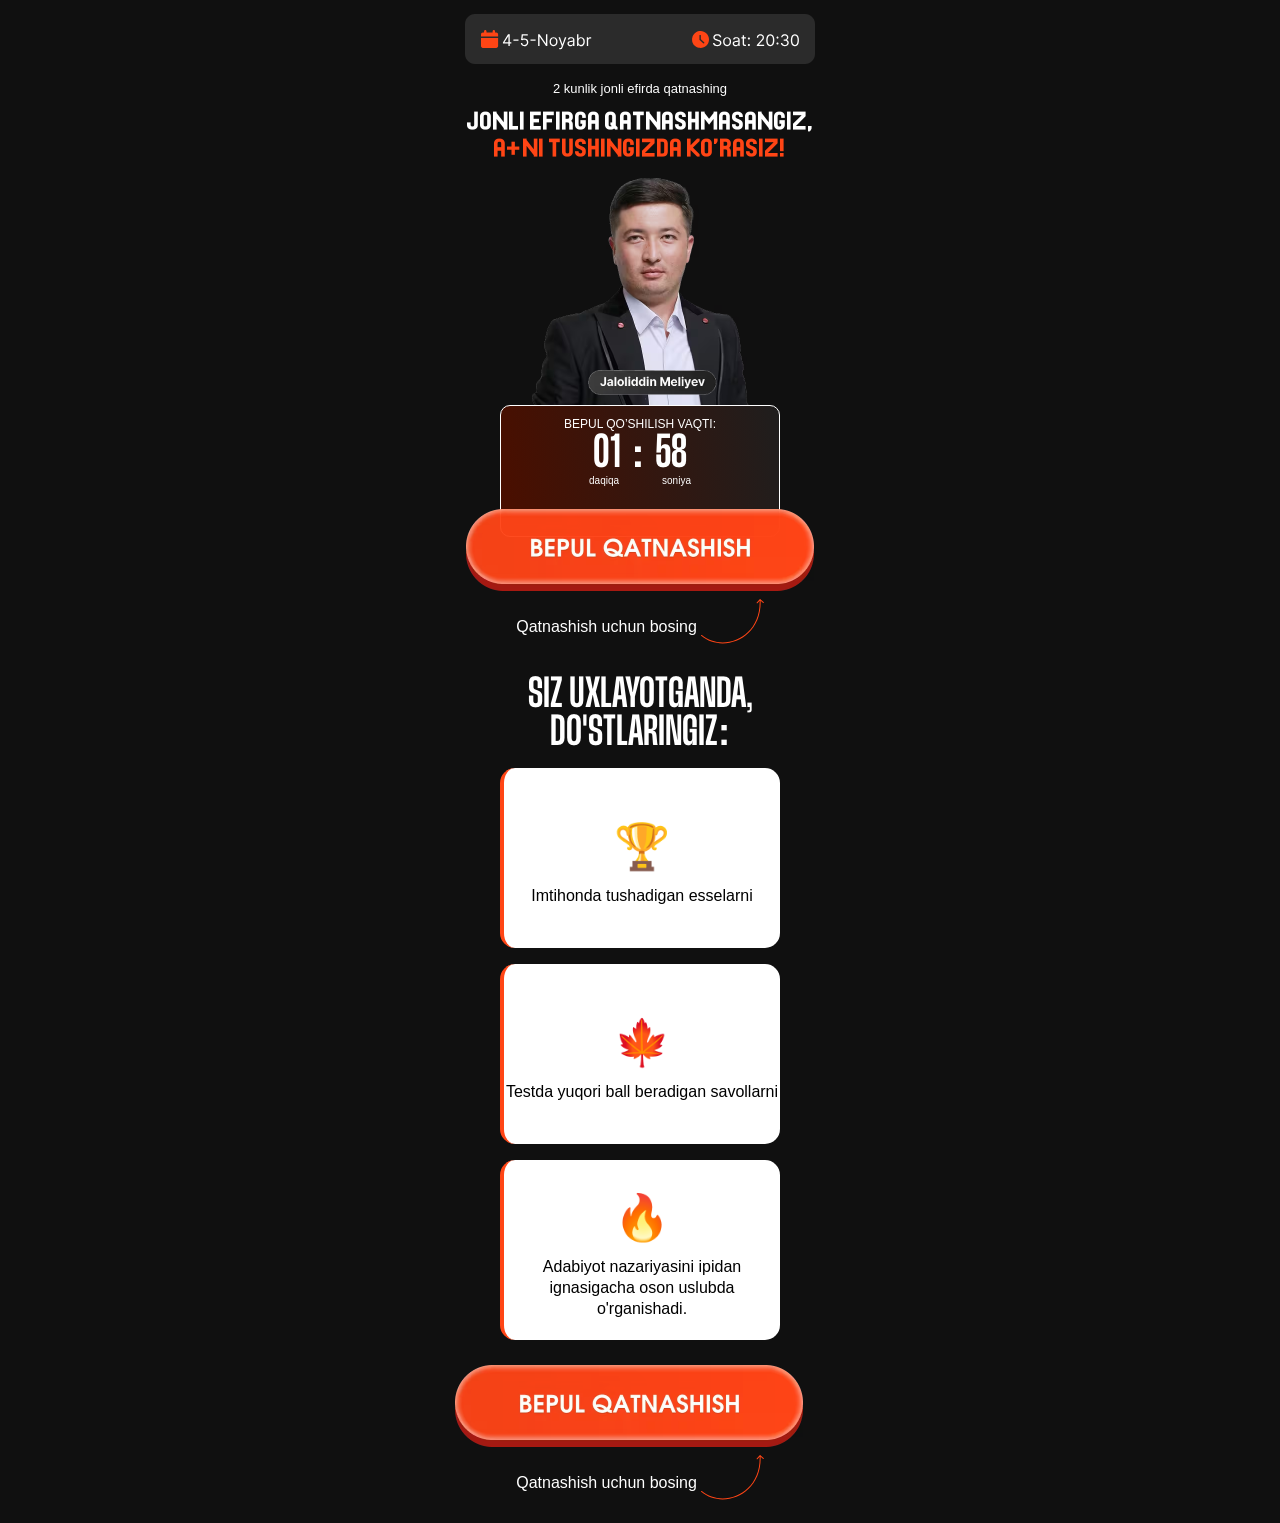
==== commit 0a77c9e6: "push" ====
--- a/index.html
+++ b/index.html
@@ -8,6 +8,23 @@
     <style>
    *{margin:0;padding:0;box-sizing:border-box}html, body{overflow-x:hidden}body{background-color:#101010}.hero{padding-top:14px;padding-bottom:23px}.hero__container{max-width:390px;margin:0 auto;padding:0 10px;position:relative;display:flex;align-items:center;justify-items:center;display:flex;flex-direction:column}.hero__content{display:flex;align-items:center;justify-items:center}.hero__eyebrow{font-family:Inter, sans-serif;font-weight:400;font-size:13px;margin-top:17px;color:white;line-height:130%;text-align:center;margin-bottom:9px}.hero__title{font-family:"Green Hill Sans" , sans-serif;font-weight:400;font-size:clamp(17px, 5.2vw, 18px);color:white;line-height:150%;text-align:center;text-transform:uppercase;margin-bottom:16px}.hero__title-accent{color:#FF4515}.hero__speaker{}.hero__name{margin-top:-40px;margin-left:25px}.hero__timer{background:linear-gradient(258.63deg, #1E1E1E -1.77%, #490F00 94.96%);max-width:280px;border-radius:10px;border:0.5px solid #FFFFFF;margin-top:10px;padding:12px 0 50px 0;width:100%;display:flex;align-items:center;justify-content:center;flex-direction:column}.hero__countdown-title{font-family:Inter, sans-serif;color:white;margin-bottom:4px;font-weight:300;font-size:12px;line-height:100%;letter-spacing:2%;text-align:center;text-transform:uppercase}.hero__countdown-number{font-family:Herokid, sans-serif;font-weight:600;font-size:41.56px;line-height:100%;letter-spacing:2%;text-align:center;text-transform:uppercase;color:white;margin-bottom:1px}.hero__countdown-value{display:flex;align-items:center;gap:43px}.hero__countdown{display: flex;gap: 10px;}.hero__countdown-unit{color:white;font-family:Inter, sans-serif;font-weight:300;font-size:10px;line-height:100%;text-align:center}.hero__button{border:none;margin-top:-28px;background-color:transparent}.hero__button img{height:auto;max-width:348px;width:100%}.hero__buttons{border:none;background-color:transparent}.hero__buttons img{height:auto;max-width:348px;width:100%}.hero__hint{display:flex;align-items:center;justify-content:center;gap:4px;margin-top:18px}.hero__hint svg{margin-top:-10px}.hero__hint-text{color:white;font-family:Inter, sans-serif;font-weight:400;font-size:16px;line-height:100%}.hero__benefits{padding-top:32px}.hero__benefits-title{font-family:Herokid, sans-serif;color:white;text-align:center;margin-bottom:16px;font-weight:600;font-size:38px;line-height:100%;letter-spacing:1%;text-transform:uppercase}.hero__benefits-list{display:flex;flex-direction:column;gap:16px;justify-content:center;align-items:center;margin-bottom:25px}.hero__benefits-item{display:flex;background-color:#fff;border-left:4.5px solid #ff4515;border-radius:15px;max-width:280px;width:100%;height:180px;padding:29px 0 21px 0;flex-direction:column;align-items:center;justify-content:center}.hero__benefits-icon{font-family:Inter, sans-serif;font-weight:400;font-size:45px;line-height:130%;text-align:center;margin-bottom:9px}.hero__benefits-text{font-family:Inter, sans-serif;font-weight:400;font-size:16px;line-height:130%;text-align:center}
     </style>
+    <!-- Meta Pixel Code -->
+<script>
+!function(f,b,e,v,n,t,s)
+{if(f.fbq)return;n=f.fbq=function(){n.callMethod?
+n.callMethod.apply(n,arguments):n.queue.push(arguments)};
+if(!f._fbq)f._fbq=n;n.push=n;n.loaded=!0;n.version='2.0';
+n.queue=[];t=b.createElement(e);t.async=!0;
+t.src=v;s=b.getElementsByTagName(e)[0];
+s.parentNode.insertBefore(t,s)}(window, document,'script',
+'https://connect.facebook.net/en_US/fbevents.js');
+fbq('init', '1134192138998438');
+fbq('track', 'PageView');
+</script>
+<noscript><img height="1" width="1" style="display:none"
+src="https://www.facebook.com/tr?id=1134192138998438&ev=PageView&noscript=1"
+/></noscript>
+<!-- End Meta Pixel Code -->
 
     <link rel="preload" as="style" href="./css/main.css" onload="this.onload=null;this.rel='stylesheet'">
     <noscript>
@@ -22,10 +39,10 @@
             <div class="hero__content">
 <svg style="max-width: 350px; width: 100%;" width="350" height="50" viewBox="0 0 350 50" fill="none" xmlns="http://www.w3.org/2000/svg">
 <path d="M0 10C0 4.47715 4.47715 0 10 0H340C345.523 0 350 4.47715 350 10V40C350 45.5228 345.523 50 340 50H10C4.47715 50 0 45.5228 0 40V10Z" fill="#2B2B2B"/>
-<path d="M17.5 17.2857C17.5 16.5756 16.9528 16 16.2778 16C15.6028 16 15.0556 16.5756 15.0556 17.2857V18.5714H13.8333C12.8208 18.5714 12 19.4349 12 20.5V22.4286H29.1111V20.5C29.1111 19.4349 28.2903 18.5714 27.2778 18.5714H26.0557V17.2857C26.0557 16.5756 25.5085 16 24.8335 16C24.1584 16 23.6112 16.5756 23.6112 17.2857V18.5714H17.5V17.2857ZM29.1111 24.0357H12V32.0714C12 33.1365 12.8208 34 13.8333 34H27.2778C28.2903 34 29.1111 33.1365 29.1111 32.0714V24.0357Z" fill-rule="evenodd" clip-rule="evenodd" fill="#FD4515"/>
-<path d="M40.1364 32.1591C39.3864 32.1591 38.7178 32.0303 38.1307 31.7727C37.5473 31.5152 37.0833 31.1572 36.7386 30.6989C36.3977 30.2367 36.2121 29.7008 36.1818 29.0909H37.6136C37.6439 29.4659 37.7727 29.7898 38 30.0625C38.2273 30.3314 38.5246 30.5398 38.892 30.6875C39.2595 30.8352 39.6667 30.9091 40.1136 30.9091C40.6136 30.9091 41.0568 30.822 41.4432 30.6477C41.8295 30.4735 42.1326 30.2311 42.3523 29.9205C42.572 29.6098 42.6818 29.25 42.6818 28.8409C42.6818 28.4129 42.5758 28.036 42.3636 27.7102C42.1515 27.3807 41.8409 27.1231 41.4318 26.9375C41.0227 26.7519 40.5227 26.6591 39.9318 26.6591H39V25.4091H39.9318C40.3939 25.4091 40.7992 25.3258 41.1477 25.1591C41.5 24.9924 41.7746 24.7576 41.9716 24.4545C42.1723 24.1515 42.2727 23.7955 42.2727 23.3864C42.2727 22.9924 42.1856 22.6496 42.0114 22.358C41.8371 22.0663 41.5909 21.839 41.2727 21.6761C40.9583 21.5133 40.5871 21.4318 40.1591 21.4318C39.7576 21.4318 39.3788 21.5057 39.0227 21.6534C38.6705 21.7973 38.3826 22.0076 38.1591 22.2841C37.9356 22.5568 37.8144 22.8864 37.7955 23.2727H36.4318C36.4545 22.6629 36.6383 22.1288 36.983 21.6705C37.3277 21.2083 37.7784 20.8485 38.3352 20.5909C38.8958 20.3333 39.5114 20.2045 40.1818 20.2045C40.9015 20.2045 41.5189 20.3504 42.0341 20.642C42.5492 20.9299 42.9451 21.3106 43.2216 21.7841C43.4981 22.2576 43.6364 22.7689 43.6364 23.3182C43.6364 23.9735 43.464 24.5322 43.1193 24.9943C42.7784 25.4564 42.3144 25.7765 41.7273 25.9545V26.0455C42.4621 26.1667 43.036 26.4792 43.4489 26.983C43.8617 27.483 44.0682 28.1023 44.0682 28.8409C44.0682 29.4735 43.8958 30.0417 43.5511 30.5455C43.2102 31.0455 42.7443 31.4394 42.1534 31.7273C41.5625 32.0152 40.8902 32.1591 40.1364 32.1591ZM50.483 20.3636V32H49.0739V21.8409H49.0057L46.1648 23.7273V22.2955L49.0739 20.3636H50.483ZM58.8523 25.5568V26.8068H53.7614V25.5568H58.8523ZM71.2116 26.1818C71.2116 27.4091 70.9901 28.4697 70.5469 29.3636C70.1037 30.2576 69.4957 30.947 68.723 31.4318C67.9503 31.9167 67.0677 32.1591 66.0753 32.1591C65.0829 32.1591 64.2003 31.9167 63.4276 31.4318C62.6548 30.947 62.0469 30.2576 61.6037 29.3636C61.1605 28.4697 60.9389 27.4091 60.9389 26.1818C60.9389 24.9545 61.1605 23.8939 61.6037 23C62.0469 22.1061 62.6548 21.4167 63.4276 20.9318C64.2003 20.447 65.0829 20.2045 66.0753 20.2045C67.0677 20.2045 67.9503 20.447 68.723 20.9318C69.4957 21.4167 70.1037 22.1061 70.5469 23C70.9901 23.8939 71.2116 24.9545 71.2116 26.1818ZM69.848 26.1818C69.848 25.1742 69.6795 24.3239 69.3423 23.6307C69.009 22.9375 68.5563 22.4129 67.9844 22.0568C67.4162 21.7008 66.7798 21.5227 66.0753 21.5227C65.3707 21.5227 64.7325 21.7008 64.1605 22.0568C63.5923 22.4129 63.1397 22.9375 62.8026 23.6307C62.4692 24.3239 62.3026 25.1742 62.3026 26.1818C62.3026 27.1894 62.4692 28.0398 62.8026 28.733C63.1397 29.4261 63.5923 29.9508 64.1605 30.3068C64.7325 30.6629 65.3707 30.8409 66.0753 30.8409C66.7798 30.8409 67.4162 30.6629 67.9844 30.3068C68.5563 29.9508 69.009 29.4261 69.3423 28.733C69.6795 28.0398 69.848 27.1894 69.848 26.1818ZM74.6491 28.8182L74.6264 27.1591H74.8991L78.7173 23.2727H80.3764L76.3082 27.3864H76.1946L74.6491 28.8182ZM73.3991 32V20.3636H74.7401V32H73.3991ZM78.9446 32L75.5355 27.6818L76.4901 26.75L80.6491 32H78.9446ZM85.8977 23.2727V24.4091H81.375V23.2727H85.8977ZM82.6932 21.1818H84.0341V29.5C84.0341 29.8788 84.089 30.1629 84.1989 30.3523C84.3125 30.5379 84.4564 30.6629 84.6307 30.7273C84.8087 30.7879 84.9962 30.8182 85.1932 30.8182C85.3409 30.8182 85.4621 30.8106 85.5568 30.7955C85.6515 30.7765 85.7273 30.7614 85.7841 30.75L86.0568 31.9545C85.9659 31.9886 85.839 32.0227 85.6761 32.0568C85.5133 32.0947 85.3068 32.1136 85.0568 32.1136C84.678 32.1136 84.3068 32.0322 83.9432 31.8693C83.5833 31.7064 83.2841 31.4583 83.0455 31.125C82.8106 30.7917 82.6932 30.3712 82.6932 29.8636V21.1818ZM88.7784 35.2727C88.5511 35.2727 88.3485 35.2538 88.1705 35.2159C87.9924 35.1818 87.8693 35.1477 87.8011 35.1136L88.142 33.9318C88.4678 34.0152 88.7557 34.0455 89.0057 34.0227C89.2557 34 89.4773 33.8883 89.6705 33.6875C89.8674 33.4905 90.0473 33.1705 90.2102 32.7273L90.4602 32.0455L87.233 23.2727H88.6875L91.0966 30.2273H91.1875L93.5966 23.2727H95.0511L91.3466 33.2727C91.1799 33.7235 90.9735 34.0966 90.7273 34.392C90.4811 34.6913 90.1951 34.9129 89.8693 35.0568C89.5473 35.2008 89.1837 35.2727 88.7784 35.2727ZM99.1236 32.2045C98.5705 32.2045 98.0687 32.1004 97.6179 31.892C97.1671 31.6799 96.8092 31.375 96.544 30.9773C96.2789 30.5758 96.1463 30.0909 96.1463 29.5227C96.1463 29.0227 96.2448 28.6174 96.4418 28.3068C96.6387 27.9924 96.902 27.7462 97.2315 27.5682C97.5611 27.3902 97.9247 27.2576 98.3224 27.1705C98.724 27.0795 99.1274 27.0076 99.5327 26.9545C100.063 26.8864 100.493 26.8352 100.822 26.8011C101.156 26.7633 101.398 26.7008 101.55 26.6136C101.705 26.5265 101.783 26.375 101.783 26.1591V26.1136C101.783 25.553 101.629 25.1174 101.322 24.8068C101.019 24.4962 100.559 24.3409 99.9418 24.3409C99.3016 24.3409 98.7997 24.4811 98.4361 24.7614C98.0724 25.0417 97.8168 25.3409 97.669 25.6591L96.3963 25.2045C96.6236 24.6742 96.9266 24.2614 97.3054 23.9659C97.688 23.6667 98.1046 23.4583 98.5554 23.3409C99.0099 23.2197 99.4569 23.1591 99.8963 23.1591C100.177 23.1591 100.499 23.1932 100.862 23.2614C101.23 23.3258 101.584 23.4602 101.925 23.6648C102.269 23.8693 102.555 24.178 102.783 24.5909C103.01 25.0038 103.124 25.5568 103.124 26.25V32H101.783V30.8182H101.714C101.624 31.0076 101.472 31.2102 101.26 31.4261C101.048 31.642 100.766 31.8258 100.413 31.9773C100.061 32.1288 99.6312 32.2045 99.1236 32.2045ZM99.3281 31C99.8584 31 100.305 30.8958 100.669 30.6875C101.036 30.4792 101.313 30.2102 101.499 29.8807C101.688 29.5511 101.783 29.2045 101.783 28.8409V27.6136C101.726 27.6818 101.601 27.7443 101.408 27.8011C101.218 27.8542 100.999 27.9015 100.749 27.9432C100.502 27.9811 100.262 28.0152 100.027 28.0455C99.7959 28.072 99.6084 28.0947 99.4645 28.1136C99.116 28.1591 98.7902 28.233 98.4872 28.3352C98.188 28.4337 97.9455 28.5833 97.7599 28.7841C97.5781 28.9811 97.4872 29.25 97.4872 29.5909C97.4872 30.0568 97.6596 30.4091 98.0043 30.6477C98.3527 30.8826 98.794 31 99.3281 31ZM105.753 32V20.3636H107.094V24.6591H107.207C107.306 24.5076 107.442 24.3144 107.616 24.0795C107.795 23.8409 108.048 23.6288 108.378 23.4432C108.711 23.2538 109.162 23.1591 109.73 23.1591C110.465 23.1591 111.113 23.3428 111.673 23.7102C112.234 24.0777 112.671 24.5985 112.986 25.2727C113.3 25.947 113.457 26.7424 113.457 27.6591C113.457 28.5833 113.3 29.3845 112.986 30.0625C112.671 30.7367 112.236 31.2595 111.679 31.6307C111.122 31.9981 110.48 32.1818 109.753 32.1818C109.192 32.1818 108.743 32.089 108.406 31.9034C108.069 31.714 107.81 31.5 107.628 31.2614C107.446 31.0189 107.306 30.8182 107.207 30.6591H107.048V32H105.753ZM107.071 27.6364C107.071 28.2955 107.168 28.8769 107.361 29.3807C107.554 29.8807 107.836 30.2727 108.207 30.5568C108.579 30.8371 109.033 30.9773 109.571 30.9773C110.132 30.9773 110.599 30.8295 110.974 30.5341C111.353 30.2348 111.637 29.8333 111.827 29.3295C112.02 28.822 112.116 28.2576 112.116 27.6364C112.116 27.0227 112.022 26.4697 111.832 25.9773C111.647 25.4811 111.365 25.089 110.986 24.8011C110.611 24.5095 110.139 24.3636 109.571 24.3636C109.026 24.3636 108.567 24.5019 108.196 24.7784C107.825 25.0511 107.545 25.4337 107.355 25.9261C107.166 26.4148 107.071 26.9848 107.071 27.6364ZM115.509 32V23.2727H116.804V24.5909H116.895C117.054 24.1591 117.342 23.8087 117.759 23.5398C118.175 23.2708 118.645 23.1364 119.168 23.1364C119.266 23.1364 119.389 23.1383 119.537 23.142C119.685 23.1458 119.796 23.1515 119.872 23.1591V24.5227C119.827 24.5114 119.723 24.4943 119.56 24.4716C119.401 24.4451 119.232 24.4318 119.054 24.4318C118.63 24.4318 118.251 24.5208 117.918 24.6989C117.588 24.8731 117.327 25.1155 117.134 25.4261C116.944 25.733 116.849 26.0833 116.849 26.4773V32H115.509ZM140.734 25.5568V26.8068H124.734V25.5568H140.734ZM150.53 20.3636V32H149.121V21.8409H149.053L146.212 23.7273V22.2955L149.121 20.3636H150.53ZM158.899 25.5568V26.8068H153.808V25.5568H158.899ZM170.668 20.3636V32H169.304L162.963 22.8636H162.849V32H161.44V20.3636H162.804L169.168 29.5227H169.281V20.3636H170.668ZM176.851 32.1818C176.063 32.1818 175.372 31.9943 174.777 31.6193C174.186 31.2443 173.724 30.7197 173.391 30.0455C173.061 29.3712 172.896 28.5833 172.896 27.6818C172.896 26.7727 173.061 25.9792 173.391 25.3011C173.724 24.6231 174.186 24.0966 174.777 23.7216C175.372 23.3466 176.063 23.1591 176.851 23.1591C177.639 23.1591 178.328 23.3466 178.919 23.7216C179.514 24.0966 179.976 24.6231 180.305 25.3011C180.639 25.9792 180.805 26.7727 180.805 27.6818C180.805 28.5833 180.639 29.3712 180.305 30.0455C179.976 30.7197 179.514 31.2443 178.919 31.6193C178.328 31.9943 177.639 32.1818 176.851 32.1818ZM176.851 30.9773C177.449 30.9773 177.942 30.8239 178.328 30.517C178.714 30.2102 179 29.8068 179.186 29.3068C179.372 28.8068 179.464 28.2652 179.464 27.6818C179.464 27.0985 179.372 26.5549 179.186 26.0511C179 25.5473 178.714 25.1402 178.328 24.8295C177.942 24.5189 177.449 24.3636 176.851 24.3636C176.252 24.3636 175.76 24.5189 175.374 24.8295C174.987 25.1402 174.701 25.5473 174.516 26.0511C174.33 26.5549 174.237 27.0985 174.237 27.6818C174.237 28.2652 174.33 28.8068 174.516 29.3068C174.701 29.8068 174.987 30.2102 175.374 30.517C175.76 30.8239 176.252 30.9773 176.851 30.9773ZM183.403 35.2727C183.176 35.2727 182.973 35.2538 182.795 35.2159C182.617 35.1818 182.494 35.1477 182.426 35.1136L182.767 33.9318C183.093 34.0152 183.381 34.0455 183.631 34.0227C183.881 34 184.102 33.8883 184.295 33.6875C184.492 33.4905 184.672 33.1705 184.835 32.7273L185.085 32.0455L181.858 23.2727H183.312L185.722 30.2273H185.812L188.222 23.2727H189.676L185.972 33.2727C185.805 33.7235 185.598 34.0966 185.352 34.392C185.106 34.6913 184.82 34.9129 184.494 35.0568C184.172 35.2008 183.809 35.2727 183.403 35.2727ZM193.749 32.2045C193.196 32.2045 192.694 32.1004 192.243 31.892C191.792 31.6799 191.434 31.375 191.169 30.9773C190.904 30.5758 190.771 30.0909 190.771 29.5227C190.771 29.0227 190.87 28.6174 191.067 28.3068C191.264 27.9924 191.527 27.7462 191.857 27.5682C192.186 27.3902 192.55 27.2576 192.947 27.1705C193.349 27.0795 193.752 27.0076 194.158 26.9545C194.688 26.8864 195.118 26.8352 195.447 26.8011C195.781 26.7633 196.023 26.7008 196.175 26.6136C196.33 26.5265 196.408 26.375 196.408 26.1591V26.1136C196.408 25.553 196.254 25.1174 195.947 24.8068C195.644 24.4962 195.184 24.3409 194.567 24.3409C193.927 24.3409 193.425 24.4811 193.061 24.7614C192.697 25.0417 192.442 25.3409 192.294 25.6591L191.021 25.2045C191.249 24.6742 191.552 24.2614 191.93 23.9659C192.313 23.6667 192.73 23.4583 193.18 23.3409C193.635 23.2197 194.082 23.1591 194.521 23.1591C194.802 23.1591 195.124 23.1932 195.487 23.2614C195.855 23.3258 196.209 23.4602 196.55 23.6648C196.894 23.8693 197.18 24.178 197.408 24.5909C197.635 25.0038 197.749 25.5568 197.749 26.25V32H196.408V30.8182H196.339C196.249 31.0076 196.097 31.2102 195.885 31.4261C195.673 31.642 195.391 31.8258 195.038 31.9773C194.686 32.1288 194.256 32.2045 193.749 32.2045ZM193.953 31C194.483 31 194.93 30.8958 195.294 30.6875C195.661 30.4792 195.938 30.2102 196.124 29.8807C196.313 29.5511 196.408 29.2045 196.408 28.8409V27.6136C196.351 27.6818 196.226 27.7443 196.033 27.8011C195.843 27.8542 195.624 27.9015 195.374 27.9432C195.127 27.9811 194.887 28.0152 194.652 28.0455C194.421 28.072 194.233 28.0947 194.089 28.1136C193.741 28.1591 193.415 28.233 193.112 28.3352C192.813 28.4337 192.571 28.5833 192.385 28.7841C192.203 28.9811 192.112 29.25 192.112 29.5909C192.112 30.0568 192.285 30.4091 192.629 30.6477C192.978 30.8826 193.419 31 193.953 31ZM200.378 32V20.3636H201.719V24.6591H201.832C201.931 24.5076 202.067 24.3144 202.241 24.0795C202.42 23.8409 202.673 23.6288 203.003 23.4432C203.336 23.2538 203.787 23.1591 204.355 23.1591C205.09 23.1591 205.738 23.3428 206.298 23.7102C206.859 24.0777 207.296 24.5985 207.611 25.2727C207.925 25.947 208.082 26.7424 208.082 27.6591C208.082 28.5833 207.925 29.3845 207.611 30.0625C207.296 30.7367 206.861 31.2595 206.304 31.6307C205.747 31.9981 205.105 32.1818 204.378 32.1818C203.817 32.1818 203.368 32.089 203.031 31.9034C202.694 31.714 202.435 31.5 202.253 31.2614C202.071 31.0189 201.931 30.8182 201.832 30.6591H201.673V32H200.378ZM201.696 27.6364C201.696 28.2955 201.793 28.8769 201.986 29.3807C202.179 29.8807 202.461 30.2727 202.832 30.5568C203.204 30.8371 203.658 30.9773 204.196 30.9773C204.757 30.9773 205.224 30.8295 205.599 30.5341C205.978 30.2348 206.262 29.8333 206.452 29.3295C206.645 28.822 206.741 28.2576 206.741 27.6364C206.741 27.0227 206.647 26.4697 206.457 25.9773C206.272 25.4811 205.99 25.089 205.611 24.8011C205.236 24.5095 204.764 24.3636 204.196 24.3636C203.651 24.3636 203.192 24.5019 202.821 24.7784C202.45 25.0511 202.17 25.4337 201.98 25.9261C201.791 26.4148 201.696 26.9848 201.696 27.6364ZM210.134 32V23.2727H211.429V24.5909H211.52C211.679 24.1591 211.967 23.8087 212.384 23.5398C212.8 23.2708 213.27 23.1364 213.793 23.1364C213.891 23.1364 214.014 23.1383 214.162 23.142C214.31 23.1458 214.421 23.1515 214.497 23.1591V24.5227C214.452 24.5114 214.348 24.4943 214.185 24.4716C214.026 24.4451 213.857 24.4318 213.679 24.4318C213.255 24.4318 212.876 24.5208 212.543 24.6989C212.213 24.8731 211.952 25.1155 211.759 25.4261C211.569 25.733 211.474 26.0833 211.474 26.4773V32H210.134Z" fill="white"/>
-<path d="M239.5 18C237.819 18 236.175 18.4985 234.778 19.4325C233.38 20.3665 232.29 21.694 231.647 23.2472C231.004 24.8004 230.835 26.5094 231.163 28.1583C231.491 29.8071 232.301 31.3217 233.49 32.5104C234.678 33.6992 236.193 34.5087 237.842 34.8367C239.491 35.1646 241.2 34.9963 242.753 34.353C244.306 33.7096 245.634 32.6202 246.567 31.2223C247.501 29.8245 248 28.1811 248 26.5C248 24.2457 247.104 22.0837 245.51 20.4896C243.916 18.8955 241.754 18 239.5 18ZM243.183 30.1975C243.12 30.2667 243.044 30.3228 242.959 30.3625C242.875 30.4021 242.783 30.4246 242.689 30.4285C242.596 30.4325 242.502 30.4179 242.415 30.3855C242.327 30.3531 242.246 30.3037 242.178 30.24L238.636 27.0242C238.569 26.9549 238.517 26.8727 238.483 26.7825C238.449 26.6924 238.433 26.5963 238.438 26.5V22.6042C238.438 22.4163 238.512 22.2361 238.645 22.1033C238.778 21.9705 238.958 21.8958 239.146 21.8958C239.334 21.8958 239.514 21.9705 239.647 22.1033C239.78 22.2361 239.854 22.4163 239.854 22.6042V26.1883L243.134 29.1987C243.272 29.3248 243.356 29.5007 243.365 29.6879C243.374 29.8751 243.309 30.0583 243.183 30.1975Z" fill="#FD4515"/>
-<path d="M258.89 24.2727C258.822 23.697 258.545 23.25 258.06 22.9318C257.576 22.6136 256.981 22.4545 256.276 22.4545C255.761 22.4545 255.31 22.5379 254.924 22.7045C254.541 22.8712 254.242 23.1004 254.026 23.392C253.814 23.6837 253.708 24.0152 253.708 24.3864C253.708 24.697 253.782 24.964 253.93 25.1875C254.081 25.4072 254.274 25.5909 254.509 25.7386C254.744 25.8826 254.99 26.0019 255.248 26.0966C255.505 26.1875 255.742 26.2614 255.958 26.3182L257.14 26.6364C257.443 26.7159 257.78 26.8258 258.151 26.9659C258.526 27.1061 258.884 27.2973 259.225 27.5398C259.57 27.7784 259.854 28.0852 260.077 28.4602C260.301 28.8352 260.413 29.2955 260.413 29.8409C260.413 30.4697 260.248 31.0379 259.918 31.5455C259.593 32.053 259.115 32.4564 258.487 32.7557C257.862 33.0549 257.102 33.2045 256.208 33.2045C255.375 33.2045 254.653 33.0701 254.043 32.8011C253.437 32.5322 252.96 32.1572 252.612 31.6761C252.267 31.1951 252.072 30.6364 252.026 30H253.481C253.519 30.4394 253.666 30.803 253.924 31.0909C254.185 31.375 254.515 31.5871 254.913 31.7273C255.314 31.8636 255.746 31.9318 256.208 31.9318C256.746 31.9318 257.229 31.8447 257.657 31.6705C258.085 31.4924 258.424 31.2462 258.674 30.9318C258.924 30.6136 259.049 30.2424 259.049 29.8182C259.049 29.4318 258.941 29.1174 258.725 28.875C258.509 28.6326 258.225 28.4356 257.873 28.2841C257.521 28.1326 257.14 28 256.731 27.8864L255.299 27.4773C254.39 27.2159 253.67 26.8428 253.14 26.358C252.61 25.8731 252.344 25.2386 252.344 24.4545C252.344 23.803 252.521 23.2348 252.873 22.75C253.229 22.2614 253.706 21.8826 254.305 21.6136C254.907 21.3409 255.579 21.2045 256.322 21.2045C257.072 21.2045 257.738 21.339 258.322 21.608C258.905 21.8731 259.367 22.2367 259.708 22.6989C260.053 23.161 260.235 23.6856 260.254 24.2727H258.89ZM266.093 33.1818C265.305 33.1818 264.614 32.9943 264.019 32.6193C263.428 32.2443 262.966 31.7197 262.633 31.0455C262.303 30.3712 262.138 29.5833 262.138 28.6818C262.138 27.7727 262.303 26.9792 262.633 26.3011C262.966 25.6231 263.428 25.0966 264.019 24.7216C264.614 24.3466 265.305 24.1591 266.093 24.1591C266.881 24.1591 267.57 24.3466 268.161 24.7216C268.756 25.0966 269.218 25.6231 269.548 26.3011C269.881 26.9792 270.048 27.7727 270.048 28.6818C270.048 29.5833 269.881 30.3712 269.548 31.0455C269.218 31.7197 268.756 32.2443 268.161 32.6193C267.57 32.9943 266.881 33.1818 266.093 33.1818ZM266.093 31.9773C266.692 31.9773 267.184 31.8239 267.57 31.517C267.957 31.2102 268.243 30.8068 268.428 30.3068C268.614 29.8068 268.707 29.2652 268.707 28.6818C268.707 28.0985 268.614 27.5549 268.428 27.0511C268.243 26.5473 267.957 26.1402 267.57 25.8295C267.184 25.5189 266.692 25.3636 266.093 25.3636C265.495 25.3636 265.002 25.5189 264.616 25.8295C264.229 26.1402 263.943 26.5473 263.758 27.0511C263.572 27.5549 263.479 28.0985 263.479 28.6818C263.479 29.2652 263.572 29.8068 263.758 30.3068C263.943 30.8068 264.229 31.2102 264.616 31.517C265.002 31.8239 265.495 31.9773 266.093 31.9773ZM274.663 33.2045C274.11 33.2045 273.608 33.1004 273.157 32.892C272.706 32.6799 272.348 32.375 272.083 31.9773C271.818 31.5758 271.685 31.0909 271.685 30.5227C271.685 30.0227 271.784 29.6174 271.981 29.3068C272.178 28.9924 272.441 28.7462 272.771 28.5682C273.1 28.3902 273.464 28.2576 273.862 28.1705C274.263 28.0795 274.666 28.0076 275.072 27.9545C275.602 27.8864 276.032 27.8352 276.362 27.8011C276.695 27.7633 276.937 27.7008 277.089 27.6136C277.244 27.5265 277.322 27.375 277.322 27.1591V27.1136C277.322 26.553 277.168 26.1174 276.862 25.8068C276.558 25.4962 276.098 25.3409 275.481 25.3409C274.841 25.3409 274.339 25.4811 273.975 25.7614C273.612 26.0417 273.356 26.3409 273.208 26.6591L271.935 26.2045C272.163 25.6742 272.466 25.2614 272.844 24.9659C273.227 24.6667 273.644 24.4583 274.094 24.3409C274.549 24.2197 274.996 24.1591 275.435 24.1591C275.716 24.1591 276.038 24.1932 276.401 24.2614C276.769 24.3258 277.123 24.4602 277.464 24.6648C277.808 24.8693 278.094 25.178 278.322 25.5909C278.549 26.0038 278.663 26.5568 278.663 27.25V33H277.322V31.8182H277.254C277.163 32.0076 277.011 32.2102 276.799 32.4261C276.587 32.642 276.305 32.8258 275.952 32.9773C275.6 33.1288 275.17 33.2045 274.663 33.2045ZM274.867 32C275.397 32 275.844 31.8958 276.208 31.6875C276.576 31.4792 276.852 31.2102 277.038 30.8807C277.227 30.5511 277.322 30.2045 277.322 29.8409V28.6136C277.265 28.6818 277.14 28.7443 276.947 28.8011C276.757 28.8542 276.538 28.9015 276.288 28.9432C276.041 28.9811 275.801 29.0152 275.566 29.0455C275.335 29.072 275.147 29.0947 275.004 29.1136C274.655 29.1591 274.329 29.233 274.026 29.3352C273.727 29.4337 273.485 29.5833 273.299 29.7841C273.117 29.9811 273.026 30.25 273.026 30.5909C273.026 31.0568 273.199 31.4091 273.543 31.6477C273.892 31.8826 274.333 32 274.867 32ZM284.906 24.2727V25.4091H280.383V24.2727H284.906ZM281.701 22.1818H283.042V30.5C283.042 30.8788 283.097 31.1629 283.207 31.3523C283.32 31.5379 283.464 31.6629 283.638 31.7273C283.817 31.7879 284.004 31.8182 284.201 31.8182C284.349 31.8182 284.47 31.8106 284.565 31.7955C284.659 31.7765 284.735 31.7614 284.792 31.75L285.065 32.9545C284.974 32.9886 284.847 33.0227 284.684 33.0568C284.521 33.0947 284.315 33.1136 284.065 33.1136C283.686 33.1136 283.315 33.0322 282.951 32.8693C282.591 32.7064 282.292 32.4583 282.053 32.125C281.818 31.7917 281.701 31.3712 281.701 30.8636V22.1818ZM287.9 33.0909C287.62 33.0909 287.379 32.9905 287.178 32.7898C286.978 32.589 286.877 32.3485 286.877 32.0682C286.877 31.7879 286.978 31.5473 287.178 31.3466C287.379 31.1458 287.62 31.0455 287.9 31.0455C288.18 31.0455 288.421 31.1458 288.621 31.3466C288.822 31.5473 288.923 31.7879 288.923 32.0682C288.923 32.2538 288.875 32.4242 288.781 32.5795C288.69 32.7348 288.567 32.8598 288.411 32.9545C288.26 33.0455 288.089 33.0909 287.9 33.0909ZM287.9 26.6136C287.62 26.6136 287.379 26.5133 287.178 26.3125C286.978 26.1117 286.877 25.8712 286.877 25.5909C286.877 25.3106 286.978 25.0701 287.178 24.8693C287.379 24.6686 287.62 24.5682 287.9 24.5682C288.18 24.5682 288.421 24.6686 288.621 24.8693C288.822 25.0701 288.923 25.3106 288.923 25.5909C288.923 25.7765 288.875 25.947 288.781 26.1023C288.69 26.2576 288.567 26.3826 288.411 26.4773C288.26 26.5682 288.089 26.6136 287.9 26.6136ZM295.806 33V31.9773L299.647 27.7727C300.098 27.2803 300.469 26.8523 300.761 26.4886C301.052 26.1212 301.268 25.7765 301.408 25.4545C301.552 25.1288 301.624 24.7879 301.624 24.4318C301.624 24.0227 301.526 23.6686 301.329 23.3693C301.136 23.0701 300.871 22.839 300.533 22.6761C300.196 22.5133 299.817 22.4318 299.397 22.4318C298.95 22.4318 298.56 22.5246 298.227 22.7102C297.897 22.892 297.641 23.1477 297.46 23.4773C297.281 23.8068 297.192 24.1932 297.192 24.6364H295.852C295.852 23.9545 296.009 23.3561 296.323 22.8409C296.638 22.3258 297.066 21.9242 297.607 21.6364C298.153 21.3485 298.764 21.2045 299.442 21.2045C300.124 21.2045 300.728 21.3485 301.255 21.6364C301.781 21.9242 302.194 22.3125 302.494 22.8011C302.793 23.2898 302.942 23.8333 302.942 24.4318C302.942 24.8598 302.865 25.2784 302.71 25.6875C302.558 26.0928 302.293 26.5455 301.914 27.0455C301.539 27.5417 301.018 28.1477 300.352 28.8636L297.738 31.6591V31.75H303.147V33H295.806ZM309.289 33.1591C308.433 33.1591 307.704 32.9261 307.102 32.4602C306.499 31.9905 306.039 31.3106 305.721 30.4205C305.403 29.5265 305.244 28.447 305.244 27.1818C305.244 25.9242 305.403 24.8504 305.721 23.9602C306.043 23.0663 306.505 22.3845 307.107 21.9148C307.713 21.4413 308.441 21.2045 309.289 21.2045C310.138 21.2045 310.863 21.4413 311.465 21.9148C312.071 22.3845 312.533 23.0663 312.852 23.9602C313.174 24.8504 313.335 25.9242 313.335 27.1818C313.335 28.447 313.175 29.5265 312.857 30.4205C312.539 31.3106 312.079 31.9905 311.477 32.4602C310.874 32.9261 310.145 33.1591 309.289 33.1591ZM309.289 31.9091C310.138 31.9091 310.797 31.5 311.266 30.6818C311.736 29.8636 311.971 28.697 311.971 27.1818C311.971 26.1742 311.863 25.3163 311.647 24.608C311.435 23.8996 311.128 23.3598 310.727 22.9886C310.329 22.6174 309.85 22.4318 309.289 22.4318C308.448 22.4318 307.791 22.8466 307.317 23.6761C306.844 24.5019 306.607 25.6705 306.607 27.1818C306.607 28.1894 306.713 29.0455 306.925 29.75C307.138 30.4545 307.442 30.9905 307.84 31.358C308.242 31.7254 308.725 31.9091 309.289 31.9091ZM316.494 31.5114C316.213 31.5114 315.973 31.411 315.772 31.2102C315.571 31.0095 315.471 30.7689 315.471 30.4886C315.471 30.2083 315.571 29.9678 315.772 29.767C315.973 29.5663 316.213 29.4659 316.494 29.4659C316.774 29.4659 317.014 29.5663 317.215 29.767C317.416 29.9678 317.516 30.2083 317.516 30.4886C317.516 30.6742 317.469 30.8447 317.374 31C317.283 31.1553 317.16 31.2803 317.005 31.375C316.853 31.4659 316.683 31.5114 316.494 31.5114ZM316.494 25.625C316.213 25.625 315.973 25.5246 315.772 25.3239C315.571 25.1231 315.471 24.8826 315.471 24.6023C315.471 24.322 315.571 24.0814 315.772 23.8807C315.973 23.6799 316.213 23.5795 316.494 23.5795C316.774 23.5795 317.014 23.6799 317.215 23.8807C317.416 24.0814 317.516 24.322 317.516 24.6023C317.516 24.7879 317.469 24.9583 317.374 25.1136C317.283 25.2689 317.16 25.3939 317.005 25.4886C316.853 25.5795 316.683 25.625 316.494 25.625ZM323.832 33.1591C323.082 33.1591 322.413 33.0303 321.826 32.7727C321.243 32.5152 320.779 32.1572 320.434 31.6989C320.093 31.2367 319.907 30.7008 319.877 30.0909H321.309C321.339 30.4659 321.468 30.7898 321.695 31.0625C321.923 31.3314 322.22 31.5398 322.587 31.6875C322.955 31.8352 323.362 31.9091 323.809 31.9091C324.309 31.9091 324.752 31.822 325.138 31.6477C325.525 31.4735 325.828 31.2311 326.048 30.9205C326.267 30.6098 326.377 30.25 326.377 29.8409C326.377 29.4129 326.271 29.036 326.059 28.7102C325.847 28.3807 325.536 28.1231 325.127 27.9375C324.718 27.7519 324.218 27.6591 323.627 27.6591H322.695V26.4091H323.627C324.089 26.4091 324.495 26.3258 324.843 26.1591C325.195 25.9924 325.47 25.7576 325.667 25.4545C325.868 25.1515 325.968 24.7955 325.968 24.3864C325.968 23.9924 325.881 23.6496 325.707 23.358C325.532 23.0663 325.286 22.839 324.968 22.6761C324.654 22.5133 324.282 22.4318 323.854 22.4318C323.453 22.4318 323.074 22.5057 322.718 22.6534C322.366 22.7973 322.078 23.0076 321.854 23.2841C321.631 23.5568 321.51 23.8864 321.491 24.2727H320.127C320.15 23.6629 320.334 23.1288 320.678 22.6705C321.023 22.2083 321.474 21.8485 322.031 21.5909C322.591 21.3333 323.207 21.2045 323.877 21.2045C324.597 21.2045 325.214 21.3504 325.729 21.642C326.245 21.9299 326.64 22.3106 326.917 22.7841C327.193 23.2576 327.332 23.7689 327.332 24.3182C327.332 24.9735 327.159 25.5322 326.815 25.9943C326.474 26.4564 326.01 26.7765 325.423 26.9545V27.0455C326.157 27.1667 326.731 27.4792 327.144 27.983C327.557 28.483 327.763 29.1023 327.763 29.8409C327.763 30.4735 327.591 31.0417 327.246 31.5455C326.906 32.0455 326.44 32.4394 325.849 32.7273C325.258 33.0152 324.585 33.1591 323.832 33.1591ZM333.883 33.1591C333.027 33.1591 332.298 32.9261 331.695 32.4602C331.093 31.9905 330.633 31.3106 330.315 30.4205C329.996 29.5265 329.837 28.447 329.837 27.1818C329.837 25.9242 329.996 24.8504 330.315 23.9602C330.637 23.0663 331.099 22.3845 331.701 21.9148C332.307 21.4413 333.034 21.2045 333.883 21.2045C334.731 21.2045 335.457 21.4413 336.059 21.9148C336.665 22.3845 337.127 23.0663 337.445 23.9602C337.767 24.8504 337.928 25.9242 337.928 27.1818C337.928 28.447 337.769 29.5265 337.451 30.4205C337.133 31.3106 336.673 31.9905 336.07 32.4602C335.468 32.9261 334.739 33.1591 333.883 33.1591ZM333.883 31.9091C334.731 31.9091 335.39 31.5 335.86 30.6818C336.33 29.8636 336.565 28.697 336.565 27.1818C336.565 26.1742 336.457 25.3163 336.241 24.608C336.029 23.8996 335.722 23.3598 335.32 22.9886C334.923 22.6174 334.443 22.4318 333.883 22.4318C333.042 22.4318 332.385 22.8466 331.911 23.6761C331.438 24.5019 331.201 25.6705 331.201 27.1818C331.201 28.1894 331.307 29.0455 331.519 29.75C331.731 30.4545 332.036 30.9905 332.434 31.358C332.835 31.7254 333.318 31.9091 333.883 31.9091Z" fill="white"/>
+<path d="M21.5 17.2857C21.5 16.5756 20.9528 16 20.2778 16C19.6028 16 19.0556 16.5756 19.0556 17.2857V18.5714H17.8333C16.8208 18.5714 16 19.4349 16 20.5V22.4286H33.1111V20.5C33.1111 19.4349 32.2903 18.5714 31.2778 18.5714H30.0557V17.2857C30.0557 16.5756 29.5085 16 28.8335 16C28.1584 16 27.6112 16.5756 27.6112 17.2857V18.5714H21.5V17.2857ZM33.1111 24.0357H16V32.0714C16 33.1365 16.8208 34 17.8333 34H31.2778C32.2903 34 33.1111 33.1365 33.1111 32.0714V24.0357Z" fill-rule="evenodd" clip-rule="evenodd" fill="#FD4515"/>
+<path d="M37.9318 29.6136V28.4545L43.0455 20.3636H43.8864V22.1591H43.3182L39.4545 28.2727V28.3636H46.3409V29.6136H37.9318ZM43.4091 32V29.2614V28.7216V20.3636H44.75V32H43.4091ZM53.4929 25.5568V26.8068H48.402V25.5568H53.4929ZM59.4659 32.1591C58.7992 32.1591 58.1989 32.0265 57.6648 31.7614C57.1307 31.4962 56.7027 31.1326 56.3807 30.6705C56.0587 30.2083 55.8826 29.6818 55.8523 29.0909H57.2159C57.2689 29.6174 57.5076 30.053 57.9318 30.3977C58.3598 30.7386 58.8712 30.9091 59.4659 30.9091C59.9432 30.9091 60.3674 30.7973 60.7386 30.5739C61.1136 30.3504 61.4072 30.0436 61.6193 29.6534C61.8352 29.2595 61.9432 28.8144 61.9432 28.3182C61.9432 27.8106 61.8314 27.358 61.608 26.9602C61.3883 26.5587 61.0852 26.2424 60.6989 26.0114C60.3125 25.7803 59.8712 25.6629 59.375 25.6591C59.0189 25.6553 58.6534 25.7102 58.2784 25.8239C57.9034 25.9337 57.5947 26.0758 57.3523 26.25L56.0341 26.0909L56.7386 20.3636H62.7841V21.6136H57.9205L57.5114 25.0455H57.5795C57.8182 24.8561 58.1174 24.6989 58.4773 24.5739C58.8371 24.4489 59.2121 24.3864 59.6023 24.3864C60.3144 24.3864 60.9489 24.5568 61.5057 24.8977C62.0663 25.2348 62.5057 25.697 62.8239 26.2841C63.1458 26.8712 63.3068 27.5417 63.3068 28.2955C63.3068 29.0379 63.1402 29.7008 62.8068 30.2841C62.4773 30.8636 62.0227 31.322 61.4432 31.6591C60.8636 31.9924 60.2045 32.1591 59.4659 32.1591ZM70.5866 25.5568V26.8068H65.4957V25.5568H70.5866ZM82.3551 20.3636V32H80.9915L74.6506 22.8636H74.5369V32H73.1278V20.3636H74.4915L80.8551 29.5227H80.9688V20.3636H82.3551ZM88.5384 32.1818C87.7505 32.1818 87.0592 31.9943 86.4645 31.6193C85.8736 31.2443 85.4115 30.7197 85.0781 30.0455C84.7486 29.3712 84.5838 28.5833 84.5838 27.6818C84.5838 26.7727 84.7486 25.9792 85.0781 25.3011C85.4115 24.6231 85.8736 24.0966 86.4645 23.7216C87.0592 23.3466 87.7505 23.1591 88.5384 23.1591C89.3262 23.1591 90.0156 23.3466 90.6065 23.7216C91.2012 24.0966 91.6634 24.6231 91.9929 25.3011C92.3262 25.9792 92.4929 26.7727 92.4929 27.6818C92.4929 28.5833 92.3262 29.3712 91.9929 30.0455C91.6634 30.7197 91.2012 31.2443 90.6065 31.6193C90.0156 31.9943 89.3262 32.1818 88.5384 32.1818ZM88.5384 30.9773C89.1368 30.9773 89.6293 30.8239 90.0156 30.517C90.402 30.2102 90.688 29.8068 90.8736 29.3068C91.0592 28.8068 91.152 28.2652 91.152 27.6818C91.152 27.0985 91.0592 26.5549 90.8736 26.0511C90.688 25.5473 90.402 25.1402 90.0156 24.8295C89.6293 24.5189 89.1368 24.3636 88.5384 24.3636C87.9399 24.3636 87.4474 24.5189 87.0611 24.8295C86.6747 25.1402 86.3887 25.5473 86.2031 26.0511C86.0175 26.5549 85.9247 27.0985 85.9247 27.6818C85.9247 28.2652 86.0175 28.8068 86.2031 29.3068C86.3887 29.8068 86.6747 30.2102 87.0611 30.517C87.4474 30.8239 87.9399 30.9773 88.5384 30.9773ZM95.0909 35.2727C94.8636 35.2727 94.661 35.2538 94.483 35.2159C94.3049 35.1818 94.1818 35.1477 94.1136 35.1136L94.4545 33.9318C94.7803 34.0152 95.0682 34.0455 95.3182 34.0227C95.5682 34 95.7898 33.8883 95.983 33.6875C96.1799 33.4905 96.3598 33.1705 96.5227 32.7273L96.7727 32.0455L93.5455 23.2727H95L97.4091 30.2273H97.5L99.9091 23.2727H101.364L97.6591 33.2727C97.4924 33.7235 97.286 34.0966 97.0398 34.392C96.7936 34.6913 96.5076 34.9129 96.1818 35.0568C95.8598 35.2008 95.4962 35.2727 95.0909 35.2727ZM105.436 32.2045C104.883 32.2045 104.381 32.1004 103.93 31.892C103.48 31.6799 103.122 31.375 102.857 30.9773C102.591 30.5758 102.459 30.0909 102.459 29.5227C102.459 29.0227 102.557 28.6174 102.754 28.3068C102.951 27.9924 103.214 27.7462 103.544 27.5682C103.874 27.3902 104.237 27.2576 104.635 27.1705C105.036 27.0795 105.44 27.0076 105.845 26.9545C106.375 26.8864 106.805 26.8352 107.135 26.8011C107.468 26.7633 107.711 26.7008 107.862 26.6136C108.018 26.5265 108.095 26.375 108.095 26.1591V26.1136C108.095 25.553 107.942 25.1174 107.635 24.8068C107.332 24.4962 106.872 24.3409 106.254 24.3409C105.614 24.3409 105.112 24.4811 104.749 24.7614C104.385 25.0417 104.129 25.3409 103.982 25.6591L102.709 25.2045C102.936 24.6742 103.239 24.2614 103.618 23.9659C104 23.6667 104.417 23.4583 104.868 23.3409C105.322 23.2197 105.769 23.1591 106.209 23.1591C106.489 23.1591 106.811 23.1932 107.175 23.2614C107.542 23.3258 107.896 23.4602 108.237 23.6648C108.582 23.8693 108.868 24.178 109.095 24.5909C109.322 25.0038 109.436 25.5568 109.436 26.25V32H108.095V30.8182H108.027C107.936 31.0076 107.785 31.2102 107.572 31.4261C107.36 31.642 107.078 31.8258 106.726 31.9773C106.374 32.1288 105.944 32.2045 105.436 32.2045ZM105.641 31C106.171 31 106.618 30.8958 106.982 30.6875C107.349 30.4792 107.625 30.2102 107.811 29.8807C108 29.5511 108.095 29.2045 108.095 28.8409V27.6136C108.038 27.6818 107.913 27.7443 107.72 27.8011C107.531 27.8542 107.311 27.9015 107.061 27.9432C106.815 27.9811 106.574 28.0152 106.339 28.0455C106.108 28.072 105.921 28.0947 105.777 28.1136C105.429 28.1591 105.103 28.233 104.8 28.3352C104.5 28.4337 104.258 28.5833 104.072 28.7841C103.891 28.9811 103.8 29.25 103.8 29.5909C103.8 30.0568 103.972 30.4091 104.317 30.6477C104.665 30.8826 105.107 31 105.641 31ZM112.065 32V20.3636H113.406V24.6591H113.52C113.618 24.5076 113.755 24.3144 113.929 24.0795C114.107 23.8409 114.361 23.6288 114.69 23.4432C115.024 23.2538 115.474 23.1591 116.043 23.1591C116.777 23.1591 117.425 23.3428 117.986 23.7102C118.546 24.0777 118.984 24.5985 119.298 25.2727C119.613 25.947 119.77 26.7424 119.77 27.6591C119.77 28.5833 119.613 29.3845 119.298 30.0625C118.984 30.7367 118.548 31.2595 117.991 31.6307C117.435 31.9981 116.793 32.1818 116.065 32.1818C115.505 32.1818 115.056 32.089 114.719 31.9034C114.382 31.714 114.122 31.5 113.94 31.2614C113.759 31.0189 113.618 30.8182 113.52 30.6591H113.361V32H112.065ZM113.384 27.6364C113.384 28.2955 113.48 28.8769 113.673 29.3807C113.866 29.8807 114.149 30.2727 114.52 30.5568C114.891 30.8371 115.346 30.9773 115.884 30.9773C116.444 30.9773 116.912 30.8295 117.287 30.5341C117.666 30.2348 117.95 29.8333 118.139 29.3295C118.332 28.822 118.429 28.2576 118.429 27.6364C118.429 27.0227 118.334 26.4697 118.145 25.9773C117.959 25.4811 117.677 25.089 117.298 24.8011C116.923 24.5095 116.452 24.3636 115.884 24.3636C115.338 24.3636 114.88 24.5019 114.509 24.7784C114.137 25.0511 113.857 25.4337 113.668 25.9261C113.478 26.4148 113.384 26.9848 113.384 27.6364ZM121.821 32V23.2727H123.116V24.5909H123.207C123.366 24.1591 123.654 23.8087 124.071 23.5398C124.488 23.2708 124.957 23.1364 125.48 23.1364C125.579 23.1364 125.702 23.1383 125.849 23.142C125.997 23.1458 126.109 23.1515 126.185 23.1591V24.5227C126.139 24.5114 126.035 24.4943 125.872 24.4716C125.713 24.4451 125.545 24.4318 125.366 24.4318C124.942 24.4318 124.563 24.5208 124.23 24.6989C123.901 24.8731 123.639 25.1155 123.446 25.4261C123.257 25.733 123.162 26.0833 123.162 26.4773V32H121.821Z" fill="white"/>
+<path d="M235.5 17C233.819 17 232.175 17.4985 230.778 18.4325C229.38 19.3665 228.29 20.694 227.647 22.2472C227.004 23.8004 226.835 25.5094 227.163 27.1583C227.491 28.8071 228.301 30.3217 229.49 31.5104C230.678 32.6992 232.193 33.5087 233.842 33.8367C235.491 34.1646 237.2 33.9963 238.753 33.353C240.306 32.7096 241.634 31.6202 242.567 30.2223C243.501 28.8245 244 27.1811 244 25.5C244 23.2457 243.104 21.0837 241.51 19.4896C239.916 17.8955 237.754 17 235.5 17ZM239.183 29.1975C239.12 29.2667 239.044 29.3228 238.959 29.3625C238.875 29.4021 238.783 29.4246 238.689 29.4285C238.596 29.4325 238.502 29.4179 238.415 29.3855C238.327 29.3531 238.246 29.3037 238.178 29.24L234.636 26.0242C234.569 25.9549 234.517 25.8727 234.483 25.7825C234.449 25.6924 234.433 25.5963 234.438 25.5V21.6042C234.438 21.4163 234.512 21.2361 234.645 21.1033C234.778 20.9705 234.958 20.8958 235.146 20.8958C235.334 20.8958 235.514 20.9705 235.647 21.1033C235.78 21.2361 235.854 21.4163 235.854 21.6042V25.1883L239.134 28.1987C239.272 28.3248 239.356 28.5007 239.365 28.6879C239.374 28.8751 239.309 29.0583 239.183 29.1975Z" fill="#FD4515"/>
+<path d="M254.89 23.2727C254.822 22.697 254.545 22.25 254.06 21.9318C253.576 21.6136 252.981 21.4545 252.276 21.4545C251.761 21.4545 251.31 21.5379 250.924 21.7045C250.541 21.8712 250.242 22.1004 250.026 22.392C249.814 22.6837 249.708 23.0152 249.708 23.3864C249.708 23.697 249.782 23.964 249.93 24.1875C250.081 24.4072 250.274 24.5909 250.509 24.7386C250.744 24.8826 250.99 25.0019 251.248 25.0966C251.505 25.1875 251.742 25.2614 251.958 25.3182L253.14 25.6364C253.443 25.7159 253.78 25.8258 254.151 25.9659C254.526 26.1061 254.884 26.2973 255.225 26.5398C255.57 26.7784 255.854 27.0852 256.077 27.4602C256.301 27.8352 256.413 28.2955 256.413 28.8409C256.413 29.4697 256.248 30.0379 255.918 30.5455C255.593 31.053 255.115 31.4564 254.487 31.7557C253.862 32.0549 253.102 32.2045 252.208 32.2045C251.375 32.2045 250.653 32.0701 250.043 31.8011C249.437 31.5322 248.96 31.1572 248.612 30.6761C248.267 30.1951 248.072 29.6364 248.026 29H249.481C249.519 29.4394 249.666 29.803 249.924 30.0909C250.185 30.375 250.515 30.5871 250.913 30.7273C251.314 30.8636 251.746 30.9318 252.208 30.9318C252.746 30.9318 253.229 30.8447 253.657 30.6705C254.085 30.4924 254.424 30.2462 254.674 29.9318C254.924 29.6136 255.049 29.2424 255.049 28.8182C255.049 28.4318 254.941 28.1174 254.725 27.875C254.509 27.6326 254.225 27.4356 253.873 27.2841C253.521 27.1326 253.14 27 252.731 26.8864L251.299 26.4773C250.39 26.2159 249.67 25.8428 249.14 25.358C248.61 24.8731 248.344 24.2386 248.344 23.4545C248.344 22.803 248.521 22.2348 248.873 21.75C249.229 21.2614 249.706 20.8826 250.305 20.6136C250.907 20.3409 251.579 20.2045 252.322 20.2045C253.072 20.2045 253.738 20.339 254.322 20.608C254.905 20.8731 255.367 21.2367 255.708 21.6989C256.053 22.161 256.235 22.6856 256.254 23.2727H254.89ZM262.093 32.1818C261.305 32.1818 260.614 31.9943 260.019 31.6193C259.428 31.2443 258.966 30.7197 258.633 30.0455C258.303 29.3712 258.138 28.5833 258.138 27.6818C258.138 26.7727 258.303 25.9792 258.633 25.3011C258.966 24.6231 259.428 24.0966 260.019 23.7216C260.614 23.3466 261.305 23.1591 262.093 23.1591C262.881 23.1591 263.57 23.3466 264.161 23.7216C264.756 24.0966 265.218 24.6231 265.548 25.3011C265.881 25.9792 266.048 26.7727 266.048 27.6818C266.048 28.5833 265.881 29.3712 265.548 30.0455C265.218 30.7197 264.756 31.2443 264.161 31.6193C263.57 31.9943 262.881 32.1818 262.093 32.1818ZM262.093 30.9773C262.692 30.9773 263.184 30.8239 263.57 30.517C263.957 30.2102 264.243 29.8068 264.428 29.3068C264.614 28.8068 264.707 28.2652 264.707 27.6818C264.707 27.0985 264.614 26.5549 264.428 26.0511C264.243 25.5473 263.957 25.1402 263.57 24.8295C263.184 24.5189 262.692 24.3636 262.093 24.3636C261.495 24.3636 261.002 24.5189 260.616 24.8295C260.229 25.1402 259.943 25.5473 259.758 26.0511C259.572 26.5549 259.479 27.0985 259.479 27.6818C259.479 28.2652 259.572 28.8068 259.758 29.3068C259.943 29.8068 260.229 30.2102 260.616 30.517C261.002 30.8239 261.495 30.9773 262.093 30.9773ZM270.663 32.2045C270.11 32.2045 269.608 32.1004 269.157 31.892C268.706 31.6799 268.348 31.375 268.083 30.9773C267.818 30.5758 267.685 30.0909 267.685 29.5227C267.685 29.0227 267.784 28.6174 267.981 28.3068C268.178 27.9924 268.441 27.7462 268.771 27.5682C269.1 27.3902 269.464 27.2576 269.862 27.1705C270.263 27.0795 270.666 27.0076 271.072 26.9545C271.602 26.8864 272.032 26.8352 272.362 26.8011C272.695 26.7633 272.937 26.7008 273.089 26.6136C273.244 26.5265 273.322 26.375 273.322 26.1591V26.1136C273.322 25.553 273.168 25.1174 272.862 24.8068C272.558 24.4962 272.098 24.3409 271.481 24.3409C270.841 24.3409 270.339 24.4811 269.975 24.7614C269.612 25.0417 269.356 25.3409 269.208 25.6591L267.935 25.2045C268.163 24.6742 268.466 24.2614 268.844 23.9659C269.227 23.6667 269.644 23.4583 270.094 23.3409C270.549 23.2197 270.996 23.1591 271.435 23.1591C271.716 23.1591 272.038 23.1932 272.401 23.2614C272.769 23.3258 273.123 23.4602 273.464 23.6648C273.808 23.8693 274.094 24.178 274.322 24.5909C274.549 25.0038 274.663 25.5568 274.663 26.25V32H273.322V30.8182H273.254C273.163 31.0076 273.011 31.2102 272.799 31.4261C272.587 31.642 272.305 31.8258 271.952 31.9773C271.6 32.1288 271.17 32.2045 270.663 32.2045ZM270.867 31C271.397 31 271.844 30.8958 272.208 30.6875C272.576 30.4792 272.852 30.2102 273.038 29.8807C273.227 29.5511 273.322 29.2045 273.322 28.8409V27.6136C273.265 27.6818 273.14 27.7443 272.947 27.8011C272.757 27.8542 272.538 27.9015 272.288 27.9432C272.041 27.9811 271.801 28.0152 271.566 28.0455C271.335 28.072 271.147 28.0947 271.004 28.1136C270.655 28.1591 270.329 28.233 270.026 28.3352C269.727 28.4337 269.485 28.5833 269.299 28.7841C269.117 28.9811 269.026 29.25 269.026 29.5909C269.026 30.0568 269.199 30.4091 269.543 30.6477C269.892 30.8826 270.333 31 270.867 31ZM280.906 23.2727V24.4091H276.383V23.2727H280.906ZM277.701 21.1818H279.042V29.5C279.042 29.8788 279.097 30.1629 279.207 30.3523C279.32 30.5379 279.464 30.6629 279.638 30.7273C279.817 30.7879 280.004 30.8182 280.201 30.8182C280.349 30.8182 280.47 30.8106 280.565 30.7955C280.659 30.7765 280.735 30.7614 280.792 30.75L281.065 31.9545C280.974 31.9886 280.847 32.0227 280.684 32.0568C280.521 32.0947 280.315 32.1136 280.065 32.1136C279.686 32.1136 279.315 32.0322 278.951 31.8693C278.591 31.7064 278.292 31.4583 278.053 31.125C277.818 30.7917 277.701 30.3712 277.701 29.8636V21.1818ZM283.9 32.0909C283.62 32.0909 283.379 31.9905 283.178 31.7898C282.978 31.589 282.877 31.3485 282.877 31.0682C282.877 30.7879 282.978 30.5473 283.178 30.3466C283.379 30.1458 283.62 30.0455 283.9 30.0455C284.18 30.0455 284.421 30.1458 284.621 30.3466C284.822 30.5473 284.923 30.7879 284.923 31.0682C284.923 31.2538 284.875 31.4242 284.781 31.5795C284.69 31.7348 284.567 31.8598 284.411 31.9545C284.26 32.0455 284.089 32.0909 283.9 32.0909ZM283.9 25.6136C283.62 25.6136 283.379 25.5133 283.178 25.3125C282.978 25.1117 282.877 24.8712 282.877 24.5909C282.877 24.3106 282.978 24.0701 283.178 23.8693C283.379 23.6686 283.62 23.5682 283.9 23.5682C284.18 23.5682 284.421 23.6686 284.621 23.8693C284.822 24.0701 284.923 24.3106 284.923 24.5909C284.923 24.7765 284.875 24.947 284.781 25.1023C284.69 25.2576 284.567 25.3826 284.411 25.4773C284.26 25.5682 284.089 25.6136 283.9 25.6136ZM291.806 32V30.9773L295.647 26.7727C296.098 26.2803 296.469 25.8523 296.761 25.4886C297.052 25.1212 297.268 24.7765 297.408 24.4545C297.552 24.1288 297.624 23.7879 297.624 23.4318C297.624 23.0227 297.526 22.6686 297.329 22.3693C297.136 22.0701 296.871 21.839 296.533 21.6761C296.196 21.5133 295.817 21.4318 295.397 21.4318C294.95 21.4318 294.56 21.5246 294.227 21.7102C293.897 21.892 293.641 22.1477 293.46 22.4773C293.281 22.8068 293.192 23.1932 293.192 23.6364H291.852C291.852 22.9545 292.009 22.3561 292.323 21.8409C292.638 21.3258 293.066 20.9242 293.607 20.6364C294.153 20.3485 294.764 20.2045 295.442 20.2045C296.124 20.2045 296.728 20.3485 297.255 20.6364C297.781 20.9242 298.194 21.3125 298.494 21.8011C298.793 22.2898 298.942 22.8333 298.942 23.4318C298.942 23.8598 298.865 24.2784 298.71 24.6875C298.558 25.0928 298.293 25.5455 297.914 26.0455C297.539 26.5417 297.018 27.1477 296.352 27.8636L293.738 30.6591V30.75H299.147V32H291.806ZM305.289 32.1591C304.433 32.1591 303.704 31.9261 303.102 31.4602C302.499 30.9905 302.039 30.3106 301.721 29.4205C301.403 28.5265 301.244 27.447 301.244 26.1818C301.244 24.9242 301.403 23.8504 301.721 22.9602C302.043 22.0663 302.505 21.3845 303.107 20.9148C303.713 20.4413 304.441 20.2045 305.289 20.2045C306.138 20.2045 306.863 20.4413 307.465 20.9148C308.071 21.3845 308.533 22.0663 308.852 22.9602C309.174 23.8504 309.335 24.9242 309.335 26.1818C309.335 27.447 309.175 28.5265 308.857 29.4205C308.539 30.3106 308.079 30.9905 307.477 31.4602C306.874 31.9261 306.145 32.1591 305.289 32.1591ZM305.289 30.9091C306.138 30.9091 306.797 30.5 307.266 29.6818C307.736 28.8636 307.971 27.697 307.971 26.1818C307.971 25.1742 307.863 24.3163 307.647 23.608C307.435 22.8996 307.128 22.3598 306.727 21.9886C306.329 21.6174 305.85 21.4318 305.289 21.4318C304.448 21.4318 303.791 21.8466 303.317 22.6761C302.844 23.5019 302.607 24.6705 302.607 26.1818C302.607 27.1894 302.713 28.0455 302.925 28.75C303.138 29.4545 303.442 29.9905 303.84 30.358C304.242 30.7254 304.725 30.9091 305.289 30.9091ZM312.494 30.5114C312.213 30.5114 311.973 30.411 311.772 30.2102C311.571 30.0095 311.471 29.7689 311.471 29.4886C311.471 29.2083 311.571 28.9678 311.772 28.767C311.973 28.5663 312.213 28.4659 312.494 28.4659C312.774 28.4659 313.014 28.5663 313.215 28.767C313.416 28.9678 313.516 29.2083 313.516 29.4886C313.516 29.6742 313.469 29.8447 313.374 30C313.283 30.1553 313.16 30.2803 313.005 30.375C312.853 30.4659 312.683 30.5114 312.494 30.5114ZM312.494 24.625C312.213 24.625 311.973 24.5246 311.772 24.3239C311.571 24.1231 311.471 23.8826 311.471 23.6023C311.471 23.322 311.571 23.0814 311.772 22.8807C311.973 22.6799 312.213 22.5795 312.494 22.5795C312.774 22.5795 313.014 22.6799 313.215 22.8807C313.416 23.0814 313.516 23.322 313.516 23.6023C313.516 23.7879 313.469 23.9583 313.374 24.1136C313.283 24.2689 313.16 24.3939 313.005 24.4886C312.853 24.5795 312.683 24.625 312.494 24.625ZM319.832 32.1591C319.082 32.1591 318.413 32.0303 317.826 31.7727C317.243 31.5152 316.779 31.1572 316.434 30.6989C316.093 30.2367 315.907 29.7008 315.877 29.0909H317.309C317.339 29.4659 317.468 29.7898 317.695 30.0625C317.923 30.3314 318.22 30.5398 318.587 30.6875C318.955 30.8352 319.362 30.9091 319.809 30.9091C320.309 30.9091 320.752 30.822 321.138 30.6477C321.525 30.4735 321.828 30.2311 322.048 29.9205C322.267 29.6098 322.377 29.25 322.377 28.8409C322.377 28.4129 322.271 28.036 322.059 27.7102C321.847 27.3807 321.536 27.1231 321.127 26.9375C320.718 26.7519 320.218 26.6591 319.627 26.6591H318.695V25.4091H319.627C320.089 25.4091 320.495 25.3258 320.843 25.1591C321.195 24.9924 321.47 24.7576 321.667 24.4545C321.868 24.1515 321.968 23.7955 321.968 23.3864C321.968 22.9924 321.881 22.6496 321.707 22.358C321.532 22.0663 321.286 21.839 320.968 21.6761C320.654 21.5133 320.282 21.4318 319.854 21.4318C319.453 21.4318 319.074 21.5057 318.718 21.6534C318.366 21.7973 318.078 22.0076 317.854 22.2841C317.631 22.5568 317.51 22.8864 317.491 23.2727H316.127C316.15 22.6629 316.334 22.1288 316.678 21.6705C317.023 21.2083 317.474 20.8485 318.031 20.5909C318.591 20.3333 319.207 20.2045 319.877 20.2045C320.597 20.2045 321.214 20.3504 321.729 20.642C322.245 20.9299 322.64 21.3106 322.917 21.7841C323.193 22.2576 323.332 22.7689 323.332 23.3182C323.332 23.9735 323.159 24.5322 322.815 24.9943C322.474 25.4564 322.01 25.7765 321.423 25.9545V26.0455C322.157 26.1667 322.731 26.4792 323.144 26.983C323.557 27.483 323.763 28.1023 323.763 28.8409C323.763 29.4735 323.591 30.0417 323.246 30.5455C322.906 31.0455 322.44 31.4394 321.849 31.7273C321.258 32.0152 320.585 32.1591 319.832 32.1591ZM329.883 32.1591C329.027 32.1591 328.298 31.9261 327.695 31.4602C327.093 30.9905 326.633 30.3106 326.315 29.4205C325.996 28.5265 325.837 27.447 325.837 26.1818C325.837 24.9242 325.996 23.8504 326.315 22.9602C326.637 22.0663 327.099 21.3845 327.701 20.9148C328.307 20.4413 329.034 20.2045 329.883 20.2045C330.731 20.2045 331.457 20.4413 332.059 20.9148C332.665 21.3845 333.127 22.0663 333.445 22.9602C333.767 23.8504 333.928 24.9242 333.928 26.1818C333.928 27.447 333.769 28.5265 333.451 29.4205C333.133 30.3106 332.673 30.9905 332.07 31.4602C331.468 31.9261 330.739 32.1591 329.883 32.1591ZM329.883 30.9091C330.731 30.9091 331.39 30.5 331.86 29.6818C332.33 28.8636 332.565 27.697 332.565 26.1818C332.565 25.1742 332.457 24.3163 332.241 23.608C332.029 22.8996 331.722 22.3598 331.32 21.9886C330.923 21.6174 330.443 21.4318 329.883 21.4318C329.042 21.4318 328.385 21.8466 327.911 22.6761C327.438 23.5019 327.201 24.6705 327.201 26.1818C327.201 27.1894 327.307 28.0455 327.519 28.75C327.731 29.4545 328.036 29.9905 328.434 30.358C328.835 30.7254 329.318 30.9091 329.883 30.9091Z" fill="white"/>
 </svg>
 
             </div>
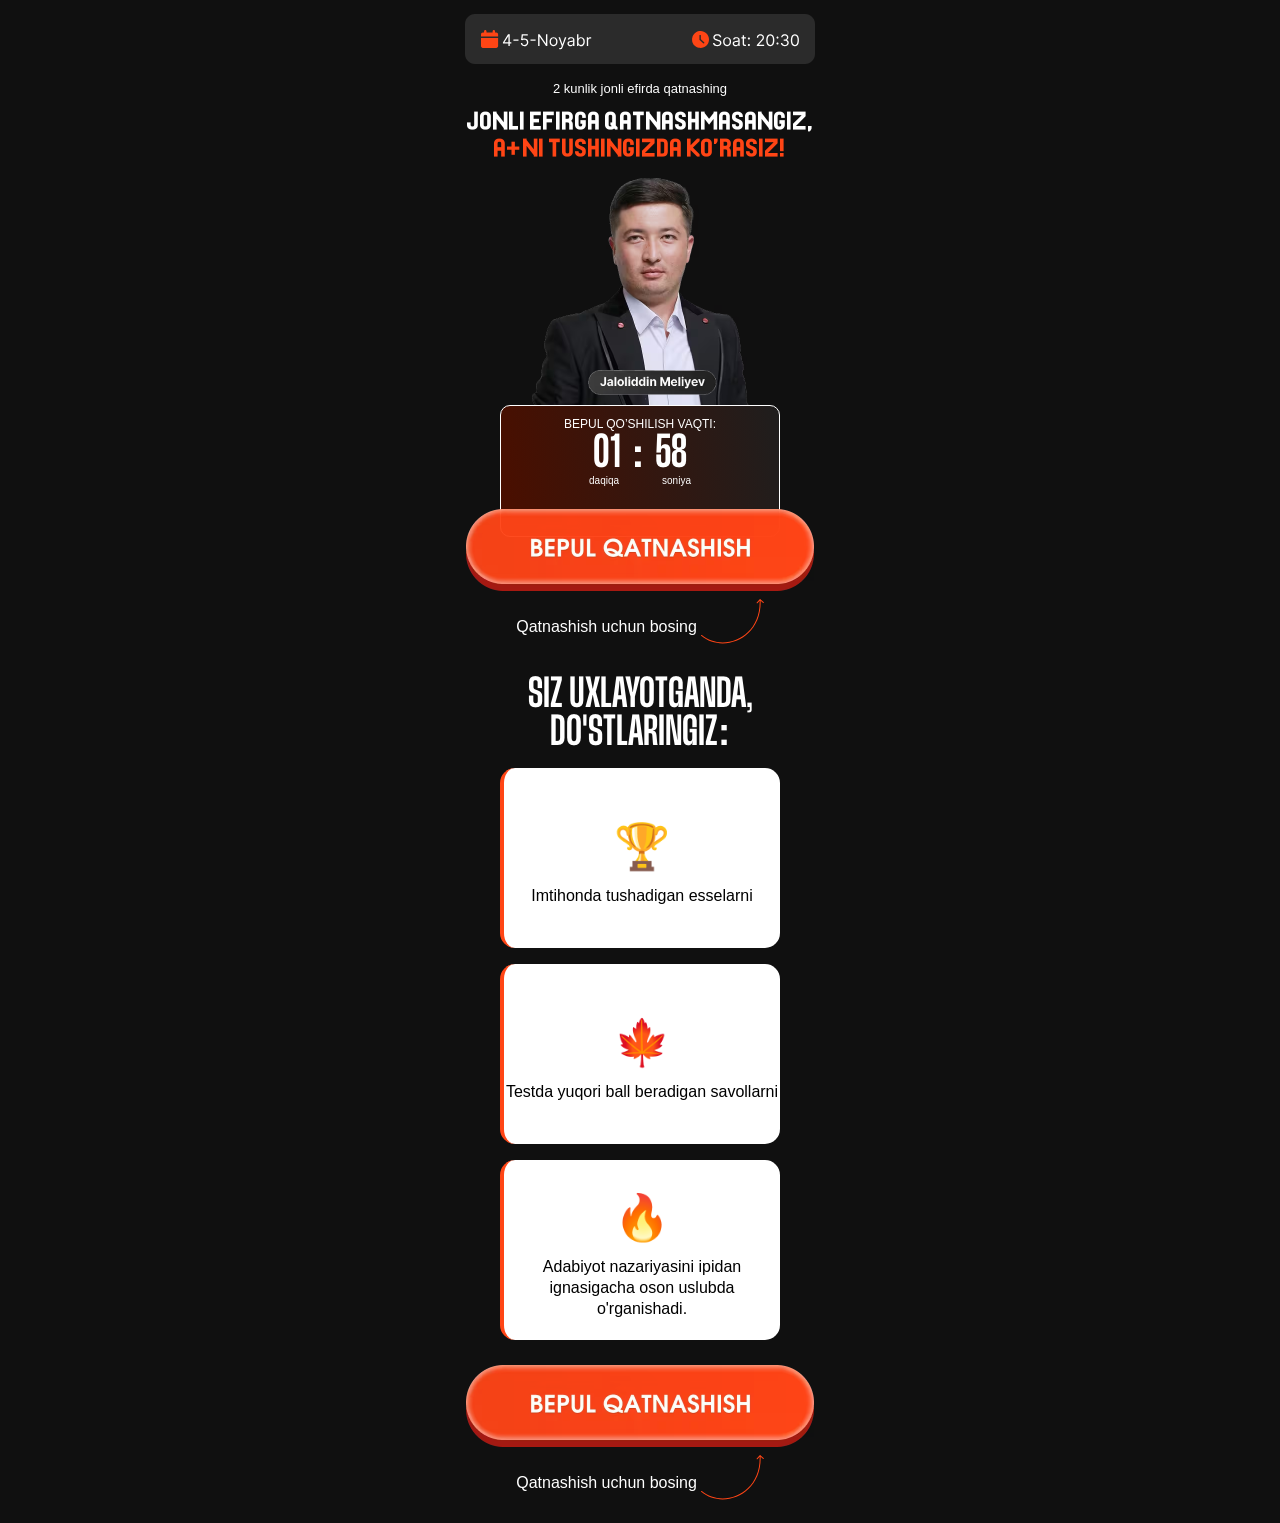
==== commit 39991c6c: "push" ====
--- a/index.html
+++ b/index.html
@@ -105,7 +105,7 @@
                     </li>
                 </ul>
 
-                <a href="https://t.me/+gkVX1oq5QNtkMDYy" target="_blank" rel="noopener noreferrer" style="display:flex;text-decoration:none" class="hero__buttons registerBtn">
+                <a href="https://t.me/+gkVX1oq5QNtkMDYy" target="_blank" rel="noopener noreferrer" style="display:flex;text-decoration:none;align-items: center; justify-content: center;" class="hero__buttons registerBtn">
                     <img src="./images/btn.avif" loading="lazy" decoding="async" width="348" height="75" alt="btn">
                 </a>
 
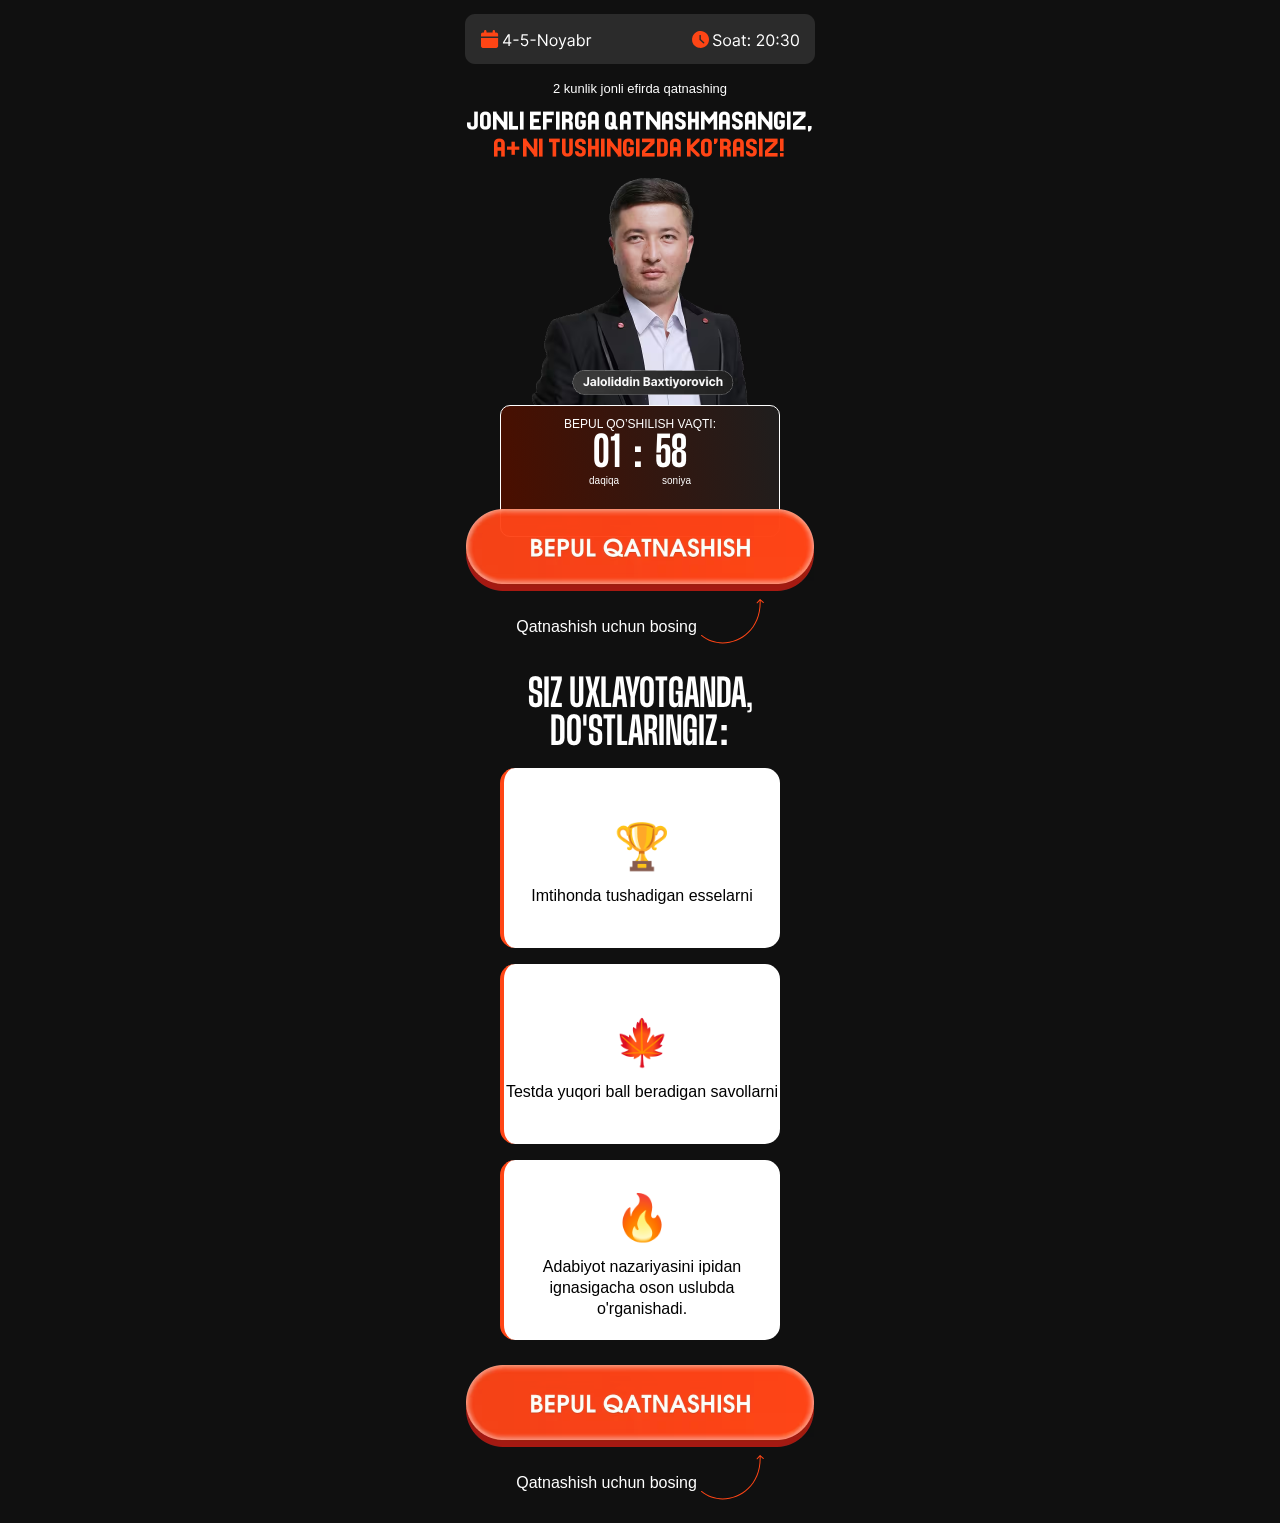
==== commit a5988483: "push" ====
--- a/index.html
+++ b/index.html
@@ -6,7 +6,7 @@
     <meta name="viewport" content="width=device-width, initial-scale=1.0">
     <title>Jaloliddin Meliyev</title>
     <style>
-   *{margin:0;padding:0;box-sizing:border-box}html, body{overflow-x:hidden}body{background-color:#101010}.hero{padding-top:14px;padding-bottom:23px}.hero__container{max-width:390px;margin:0 auto;padding:0 10px;position:relative;display:flex;align-items:center;justify-items:center;display:flex;flex-direction:column}.hero__content{display:flex;align-items:center;justify-items:center}.hero__eyebrow{font-family:Inter, sans-serif;font-weight:400;font-size:13px;margin-top:17px;color:white;line-height:130%;text-align:center;margin-bottom:9px}.hero__title{font-family:"Green Hill Sans" , sans-serif;font-weight:400;font-size:clamp(17px, 5.2vw, 18px);color:white;line-height:150%;text-align:center;text-transform:uppercase;margin-bottom:16px}.hero__title-accent{color:#FF4515}.hero__speaker{}.hero__name{margin-top:-40px;margin-left:25px}.hero__timer{background:linear-gradient(258.63deg, #1E1E1E -1.77%, #490F00 94.96%);max-width:280px;border-radius:10px;border:0.5px solid #FFFFFF;margin-top:10px;padding:12px 0 50px 0;width:100%;display:flex;align-items:center;justify-content:center;flex-direction:column}.hero__countdown-title{font-family:Inter, sans-serif;color:white;margin-bottom:4px;font-weight:300;font-size:12px;line-height:100%;letter-spacing:2%;text-align:center;text-transform:uppercase}.hero__countdown-number{font-family:Herokid, sans-serif;font-weight:600;font-size:41.56px;line-height:100%;letter-spacing:2%;text-align:center;text-transform:uppercase;color:white;margin-bottom:1px}.hero__countdown-value{display:flex;align-items:center;gap:43px}.hero__countdown{display: flex;gap: 10px;}.hero__countdown-unit{color:white;font-family:Inter, sans-serif;font-weight:300;font-size:10px;line-height:100%;text-align:center}.hero__button{border:none;margin-top:-28px;background-color:transparent}.hero__button img{height:auto;max-width:348px;width:100%}.hero__buttons{border:none;background-color:transparent}.hero__buttons img{height:auto;max-width:348px;width:100%}.hero__hint{display:flex;align-items:center;justify-content:center;gap:4px;margin-top:18px}.hero__hint svg{margin-top:-10px}.hero__hint-text{color:white;font-family:Inter, sans-serif;font-weight:400;font-size:16px;line-height:100%}.hero__benefits{padding-top:32px}.hero__benefits-title{font-family:Herokid, sans-serif;color:white;text-align:center;margin-bottom:16px;font-weight:600;font-size:38px;line-height:100%;letter-spacing:1%;text-transform:uppercase}.hero__benefits-list{display:flex;flex-direction:column;gap:16px;justify-content:center;align-items:center;margin-bottom:25px}.hero__benefits-item{display:flex;background-color:#fff;border-left:4.5px solid #ff4515;border-radius:15px;max-width:280px;width:100%;height:180px;padding:29px 0 21px 0;flex-direction:column;align-items:center;justify-content:center}.hero__benefits-icon{font-family:Inter, sans-serif;font-weight:400;font-size:45px;line-height:130%;text-align:center;margin-bottom:9px}.hero__benefits-text{font-family:Inter, sans-serif;font-weight:400;font-size:16px;line-height:130%;text-align:center}
+   *{margin:0;padding:0;box-sizing:border-box}html, body{overflow-x:hidden}body{background-color:#101010}.hero{padding-top:14px;padding-bottom:23px}.hero__container{max-width:390px;margin:0 auto;padding:0 10px;position:relative;display:flex;align-items:center;justify-items:center;display:flex;flex-direction:column}.hero__content{display:flex;align-items:center;justify-items:center}.hero__eyebrow{font-family:Inter, sans-serif;font-weight:400;font-size:13px;margin-top:17px;color:white;line-height:130%;text-align:center;margin-bottom:9px}.hero__title{font-family:"Green Hill Sans" , sans-serif;font-weight:400;font-size:clamp(17px, 5.2vw, 18px);color:white;line-height:150%;text-align:center;text-transform:uppercase;margin-bottom:16px}.hero__title-accent{color:#FF4515}.hero__name{margin-top:-40px;margin-left:25px}.hero__timer{background:linear-gradient(258.63deg, #1E1E1E -1.77%, #490F00 94.96%);max-width:280px;border-radius:10px;border:0.5px solid #FFFFFF;margin-top:10px;padding:12px 0 50px 0;width:100%;display:flex;align-items:center;justify-content:center;flex-direction:column}.hero__countdown-title{font-family:Inter, sans-serif;color:white;margin-bottom:4px;font-weight:300;font-size:12px;line-height:100%;letter-spacing:2%;text-align:center;text-transform:uppercase}.hero__countdown-number{font-family:Herokid, sans-serif;font-weight:600;font-size:41.56px;line-height:100%;letter-spacing:2%;text-align:center;text-transform:uppercase;color:white;margin-bottom:1px}.hero__countdown-value{display:flex;align-items:center;gap:43px}.hero__countdown{display: flex;gap: 10px;}.hero__countdown-unit{color:white;font-family:Inter, sans-serif;font-weight:300;font-size:10px;line-height:100%;text-align:center}.hero__button{border:none;margin-top:-28px;background-color:transparent}.hero__button img{height:auto;max-width:348px;width:100%}.hero__buttons{border:none;background-color:transparent}.hero__buttons img{height:auto;max-width:348px;width:100%}.hero__hint{display:flex;align-items:center;justify-content:center;gap:4px;margin-top:18px}.hero__hint svg{margin-top:-10px}.hero__hint-text{color:white;font-family:Inter, sans-serif;font-weight:400;font-size:16px;line-height:100%}.hero__benefits{padding-top:32px}.hero__benefits-title{font-family:Herokid, sans-serif;color:white;text-align:center;margin-bottom:16px;font-weight:600;font-size:38px;line-height:100%;letter-spacing:1%;text-transform:uppercase}.hero__benefits-list{display:flex;flex-direction:column;gap:16px;justify-content:center;align-items:center;margin-bottom:25px}.hero__benefits-item{display:flex;background-color:#fff;border-left:4.5px solid #ff4515;border-radius:15px;max-width:280px;width:100%;height:180px;padding:29px 0 21px 0;flex-direction:column;align-items:center;justify-content:center}.hero__benefits-icon{font-family:Inter, sans-serif;font-weight:400;font-size:45px;line-height:130%;text-align:center;margin-bottom:9px}.hero__benefits-text{font-family:Inter, sans-serif;font-weight:400;font-size:16px;line-height:130%;text-align:center}
     </style>
     <!-- Meta Pixel Code -->
 <script>
@@ -56,7 +56,7 @@
 
             <img class="hero__speaker" src="./images/speaker.avif" loading="lazy" decoding="async" width="236"
                 height="233" alt="imagages">
-            <img class="hero__name" src="./images/name.avif" loading="lazy" decoding="async" width="137" height="25"
+            <img class="hero__name" src="./images/name.avif" loading="lazy" decoding="async" width="172" height="25"
                 alt="name">
 
             <div class="hero__timer">
@@ -199,6 +199,7 @@
 
     <script defer src="/js/phoneFormatter.js"></script>
     <script defer src="/js/app.js"></script>
+    <script defer>(function(){document.querySelectorAll(".registerBtn").forEach(function(b){b.addEventListener("click",function(e){e.preventDefault();if(typeof fbq==="function")fbq("track","Purchase",{value:100000,currency:"UZS"});setTimeout(function(){window.location.href=b.href},300)})})})();</script>
     <script defer>
      (()=>{const t=document.getElementById("countdownMinutes"),n=document.getElementById("countdownSeconds");if(!t||!n)return;let e=119;const o=()=>{const o=Math.floor(e/60),d=e%60;t.textContent=String(o).padStart(2,"0"),n.textContent=String(d).padStart(2,"0")};o(),window.setInterval(()=>{0!==e&&(e-=1,o())},1e3)})();
     </script>
